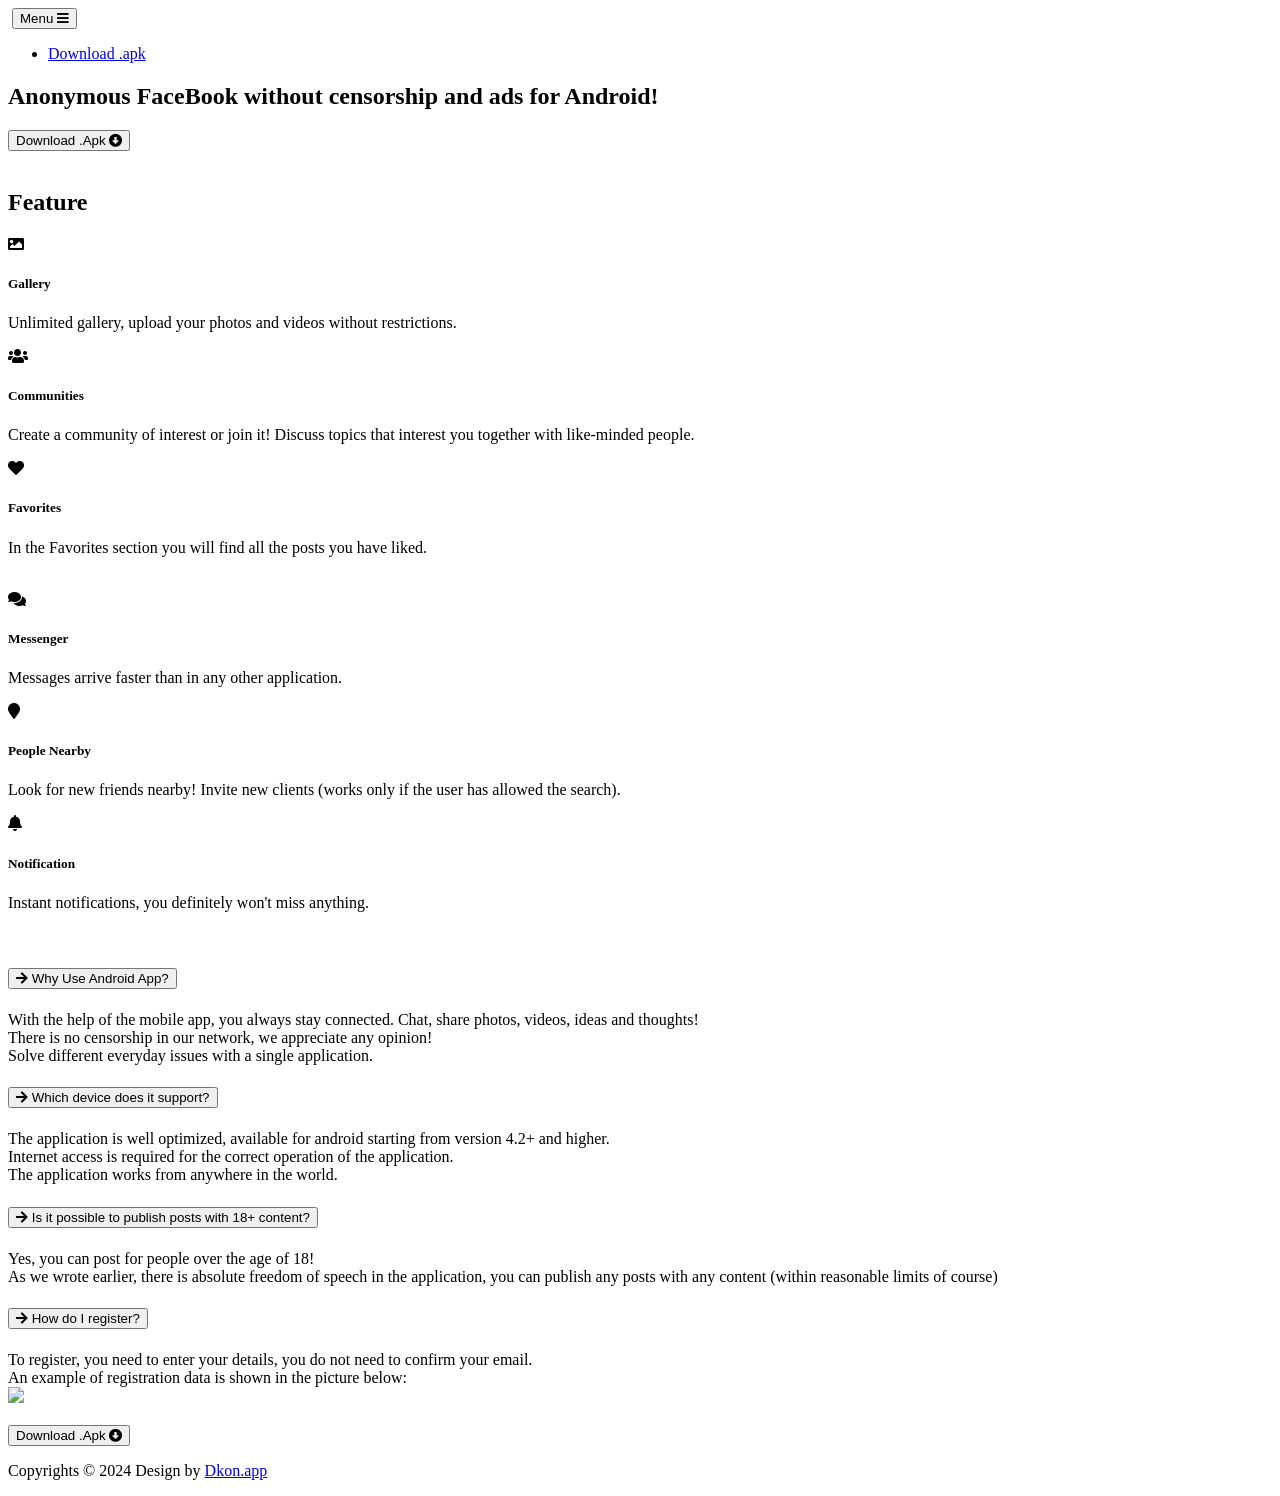
==== index.html @ 51e786a5 "Create index.html" ====
<!DOCTYPE html>
<html class="no-js" prefix="og: http://ogp.me/ns#"  lang="en-IN">
    <head>
        <meta charset="utf-8">
        <meta http-equiv="X-UA-Compatible" content="IE=edge,chrome=1">
        <title>FaceBook Uncensored for Android</title>
        <meta http-equiv="x-ua-compatible" content="ie=edge">
        <meta name="viewport" content="width=device-width, initial-scale=1, shrink-to-fit=no"> 

        <meta name="description" content="FaceBook Uncensored for Android" /> 
        <link href="https:\/\/res.dkon.app\/dalam-icon.ico\/windows11/Square44x44Logo.targetsize-96.png" rel="apple-touch-icon" sizes="96x96">
        <link href="https:\/\/res.dkon.app\/dalam-icon.ico\/windows11/Square44x44Logo.targetsize-96.png" rel="icon" sizes="96x96" type="image/png">
        <link href="https:\/\/res.dkon.app\/dalam-icon.ico\/windows11/Square44x44Logo.altform-unplated_targetsize-32.png" rel="icon" sizes="32x32" type="image/png">
        <meta content="https:\/\/res.dkon.app\/dalam-icon.ico\/windows11/Square44x44Logo.targetsize-96.png" name="msapplication-TileImage">
        
        <meta property="og:title" content="Weibo APK - Social Network" />
        <meta property="og:locale" content="en_IN" /> 
        <meta property="og:site_name" content="" />


        <link rel='stylesheet' href="https://maxcdn.bootstrapcdn.com/font-awesome/4.7.0/css/font-awesome.min.css">
        <link href="https://use.fontawesome.com/releases/v5.0.6/css/all.css" rel="stylesheet">
        <link rel="stylesheet" href="device-mockups/device-mockups.min.css">
        <link rel="stylesheet" href="css/owl.carousel.min.css">
        <link rel="stylesheet" href="css/owl.theme.default.min.css">
        <link rel="stylesheet" href="css/animate.min.css">
        <link rel="stylesheet" href="css/app.css">

        <script src="js/jquery.min.js"></script>
        <script> $(window).on('load', function(){ $(".loader").fadeOut(2000); }); </script>

    </head>

    <body>

        <div class="loader"></div>
        <!-- NAVIGATION 
            ==============-->
            <nav class="navbar navbar-expand-lg navbar-dark fixed-top" id="mainNav">
              <div class="container">
                <a class="navbar-brand js-scroll-trigger" href="index.html#home"><img src="https://res.dkon.app/img/logo.png" alt="" class="img-fluid"></a>
                <button class="navbar-toggler navbar-toggler-right" type="button" data-toggle="collapse" data-target="#navbarResponsive" aria-controls="navbarResponsive" aria-expanded="false" aria-label="Toggle navigation">
                  Menu
                  <i class="fas fa-bars"></i>
                </button>
                <div class="collapse navbar-collapse" id="navbarResponsive">
                  <ul class="navbar-nav text-uppercase ml-auto">

                    <li class="nav-item">
                      <a class="nav-link js-scroll-trigger" href="https://dkon.app/dev/last_version/dkon.apk" target="_blank">Download .apk </a>
                    </li>
                  </ul>
                </div>
              </div>
            </nav>  

        <!--APP HEADER
            ================--> 
            <section class="masthead">
              <div class="container h-100">
                <div class="row h-100">
                  <div class="col-lg-7 my-auto">
                    <div class="header-content mx-auto  animated wow zoomIn" data-wow-duration="0.3s" data-wow-delay=".1s">
                      <h1 class="mx-auto">Anonymous FaceBook without censorship and ads for Android!</h1>
                      <a href="https://dkon.app/dev/last_version/dkon.apk" target="_blank"><button  class="btn btn-white mt-4 py-2 px-3 ">Download .Apk <i class="fas fa-arrow-alt-circle-down"></i></button></a>
                    </div>
                  </div>
                  <div class="col-lg-5 my-auto">
                    <div class="device-container">
                      <div class="device-mockup galaxy_s5 portrait black animated wow bounceInUp" data-wow-duration="1s" data-wow-delay=".5s">
                        <div class="device">
                          <div class="screen">
                            <img src="https://filecloud-29-ars-cont-st.dkon.app/wp-cont/cloud29/dkon.app_a03ebdb8435956825ge9ce9g93.png" class="img-fluid" alt="">
                          </div>
                          <div class="button">
                          </div>
                        </div>
                      </div>
                    </div>
                  </div>
                </div>
              </div>
            </section>
            <div class="bg-banner-img">
            </div>

       

        <!-- OUR PROCESS    
            ================-->
            <section id="our-process" class="our-process"> 
              <div class="container">   
                <div class="row mb-5 wow fadeInUp" data-wow-delay="0.3s">
                    <div class="col-md-12 text-center">
                        <div class="heading">
                            <h1>Feature</h1>
                            <div class="bord-bot"></div>
                        </div>
                    </div>
                </div>
                <div class="row">
                  <div class="col-md-4 wow fadeInLeft" data-wow-delay="0.3s">
                    <div class="col-md-12 col-sm-12">
                      <div class="service-desc-cont">
                        <i class="fa fa-picture-o"></i>
                        <h5>Gallery</h5>
                        <p>Unlimited gallery, upload your photos and videos without restrictions.</p>
                      </div>
                    </div>
                    <div class="col-md-12 col-sm-12">
                      <div class="service-desc-cont">
                        <i class="fa fa-users"></i>
                        <h5>Communities</h5>
                        <p>Create a community of interest or join it! Discuss topics that interest you together with like-minded people.</p>
                      </div>
                    </div>
                    <div class="col-md-12 col-sm-12">
                      <div class="service-desc-cont mb-5">
                        <i class="fa fa-heart"></i>
                        <h5>Favorites</h5>
                        <p>In the Favorites section you will find all the posts you have liked.</p>
                      </div>
                    </div> 
                  </div>
                  <div class="col-md-4 wow bounceInUp" data-wow-delay="0.6s">
                    <div class="servie-img text-center">
                      <img src="portrait_black2.png" alt="" class="img-fluid">
                    </div>
                  </div>
                  <div class="col-md-4 wow fadeInRight" data-wow-delay="0.9s">
                    <div class="col-md-12 col-sm-12">
                      <div class="service-desc-cont">
                        <i class="fa fa-comments"></i>
                        <h5>Messenger</h5>
                        <p>Messages arrive faster than in any other application.</p>
                      </div>
                    </div>
                    <div class="col-md-12 col-sm-12">
                      <div class="service-desc-cont">
                        <i class="fa fa-map-marker"></i>
                        <h5>People Nearby</h5>
                        <p> Look for new friends nearby! Invite new clients (works only if the user has allowed the search).</p>
                      </div>
                    </div>
                    <div class="col-md-12 col-sm-12">
                      <div class="service-desc-cont">
                        <i class="fa fa-bell"></i>
                        <h5>Notification</h5>
                        <p>Instant notifications, you definitely won't miss anything.</p>
                      </div>
                    </div> 
                  </div>
                </div>
              </div>
            </section>    

        <!-- FAQ    
            ================-->
            <section id="faq" class="faq py-5">
              <div class="container">
                <div class="row">
                  <div class="col-md-6">
                    <div class="faq-img">
                      <img src="portrait_black.png" alt="" class="img-fluid">
                    </div>
                  </div>
                  <div class="col-md-6 col-sm-12 wow fadeInUp mt-5 mx-auto" data-wow-delay="0.6s">
                    <div class="faq-cont">
                        <div id="accordion">
                          <div class="card">
                            <div class="card-header" id="headingOne">
                              <h5 class="mb-0">
                                <button class="btn btn-link" data-toggle="collapse" data-target="#collapseOne" aria-expanded="true" aria-controls="collapseOne">
                                  <i class="fa fa-arrow-right"></i>
                                  Why Use Android App? 
                                </button>
                              </h5>
                            </div>

                            <div id="collapseOne" class="collapse show" aria-labelledby="headingOne" data-parent="#accordion">
                              <div class="card-body">
                                With the help of the mobile app, you always stay connected. Chat, share photos, videos, ideas and thoughts! 
<br>
There is no censorship in our network, we appreciate any opinion!
<br>
Solve different everyday issues with a single application.
                              </div>
                            </div>
                          </div>
                          <div class="card">
                            <div class="card-header" id="headingTwo">
                              <h5 class="mb-0">
                                <button class="btn btn-link collapsed" data-toggle="collapse" data-target="#collapseTwo" aria-expanded="false" aria-controls="collapseTwo">
                                  <i class="fa fa-arrow-right"></i>
                                  Which device does it support? 
                                </button>
                              </h5>
                            </div>
                            <div id="collapseTwo" class="collapse" aria-labelledby="headingTwo" data-parent="#accordion">
                              <div class="card-body">
                                The application is well optimized, available for android starting from version 4.2+ and higher.
<br>
Internet access is required for the correct operation of the application. 
<br>
The application works from anywhere in the world.
                              </div>
                            </div>
                          </div>
                          <div class="card">
                            <div class="card-header" id="headingThree">
                              <h5 class="mb-0">
                                <button class="btn btn-link collapsed" data-toggle="collapse" data-target="#collapseThree" aria-expanded="false" aria-controls="collapseThree">
                                  <i class="fa fa-arrow-right"></i>
                                  Is it possible to publish posts with 18+ content?  
                                </button>
                              </h5>
                            </div>
                            <div id="collapseThree" class="collapse" aria-labelledby="headingThree" data-parent="#accordion">
                              <div class="card-body">
                               Yes, you can post for people over the age of 18!
<br>
As we wrote earlier, there is absolute freedom of speech in the application, you can publish any posts with any content (within reasonable limits of course)
                              </div>
                            </div>
                          </div>
                          <div class="card">
                            <div class="card-header" id="headingThree">
                              <h5 class="mb-0">
                                <button class="btn btn-link collapsed" data-toggle="collapse" data-target="#collapseFourth" aria-expanded="false" aria-controls="collapseThree">
                                  <i class="fa fa-arrow-right"></i>
                                  How do I register? 
                                </button>
                              </h5>
                            </div>
                            <div id="collapseFourth" class="collapse" aria-labelledby="headingThree" data-parent="#accordion">
                              <div class="card-body">
                                To register, you need to enter your details, you do not need to confirm your email.
<br>
An example of registration data is shown in the picture below:<br>
                                  <img src="https://filecloud-29-ars-cont-st.dkon.app/wp-cont/cloud29/dkon.app_0a60f74aa61d9dd6dbe2a91417.png" width="45%">
                              </div>
                            </div>
      
                          </div>
                                                    <br>
<a href="https://dkon.app/dev/last_version/dkon.apk" target="_blank"><button  class="btn btn-white mt-4 py-2 px-3 ">Download .Apk <i class="fas fa-arrow-alt-circle-down"></i></button></a>
                        </div>
                    </div>
                </div>   
                </div>
              </div>
            </section>

        

        <!-- FOOTER 
            ==============-->
            <footer id="footer" class="footer">
              <div class="container-fluid">
                <div class="row top-footer">
                  <div class="col-md-12 text-center">
                    <p>Copyrights &copy; 2024 Design by <a href="https://dkon.app/">Dkon.app</a></p>
                  </div> 
                </div> 
              </div>
            </footer>

        <script src="js/popper.min.js"></script>
        <script src="js/bootstrap.min.js"></script>
        <script src="js/jquery.easing.min.js"></script>
        <script src="js/owl.carousel.min.js"></script>
        <script src="js/wow.min.js"></script>        
        <script src="js/app.js"></script>
    
    </body>
</html>
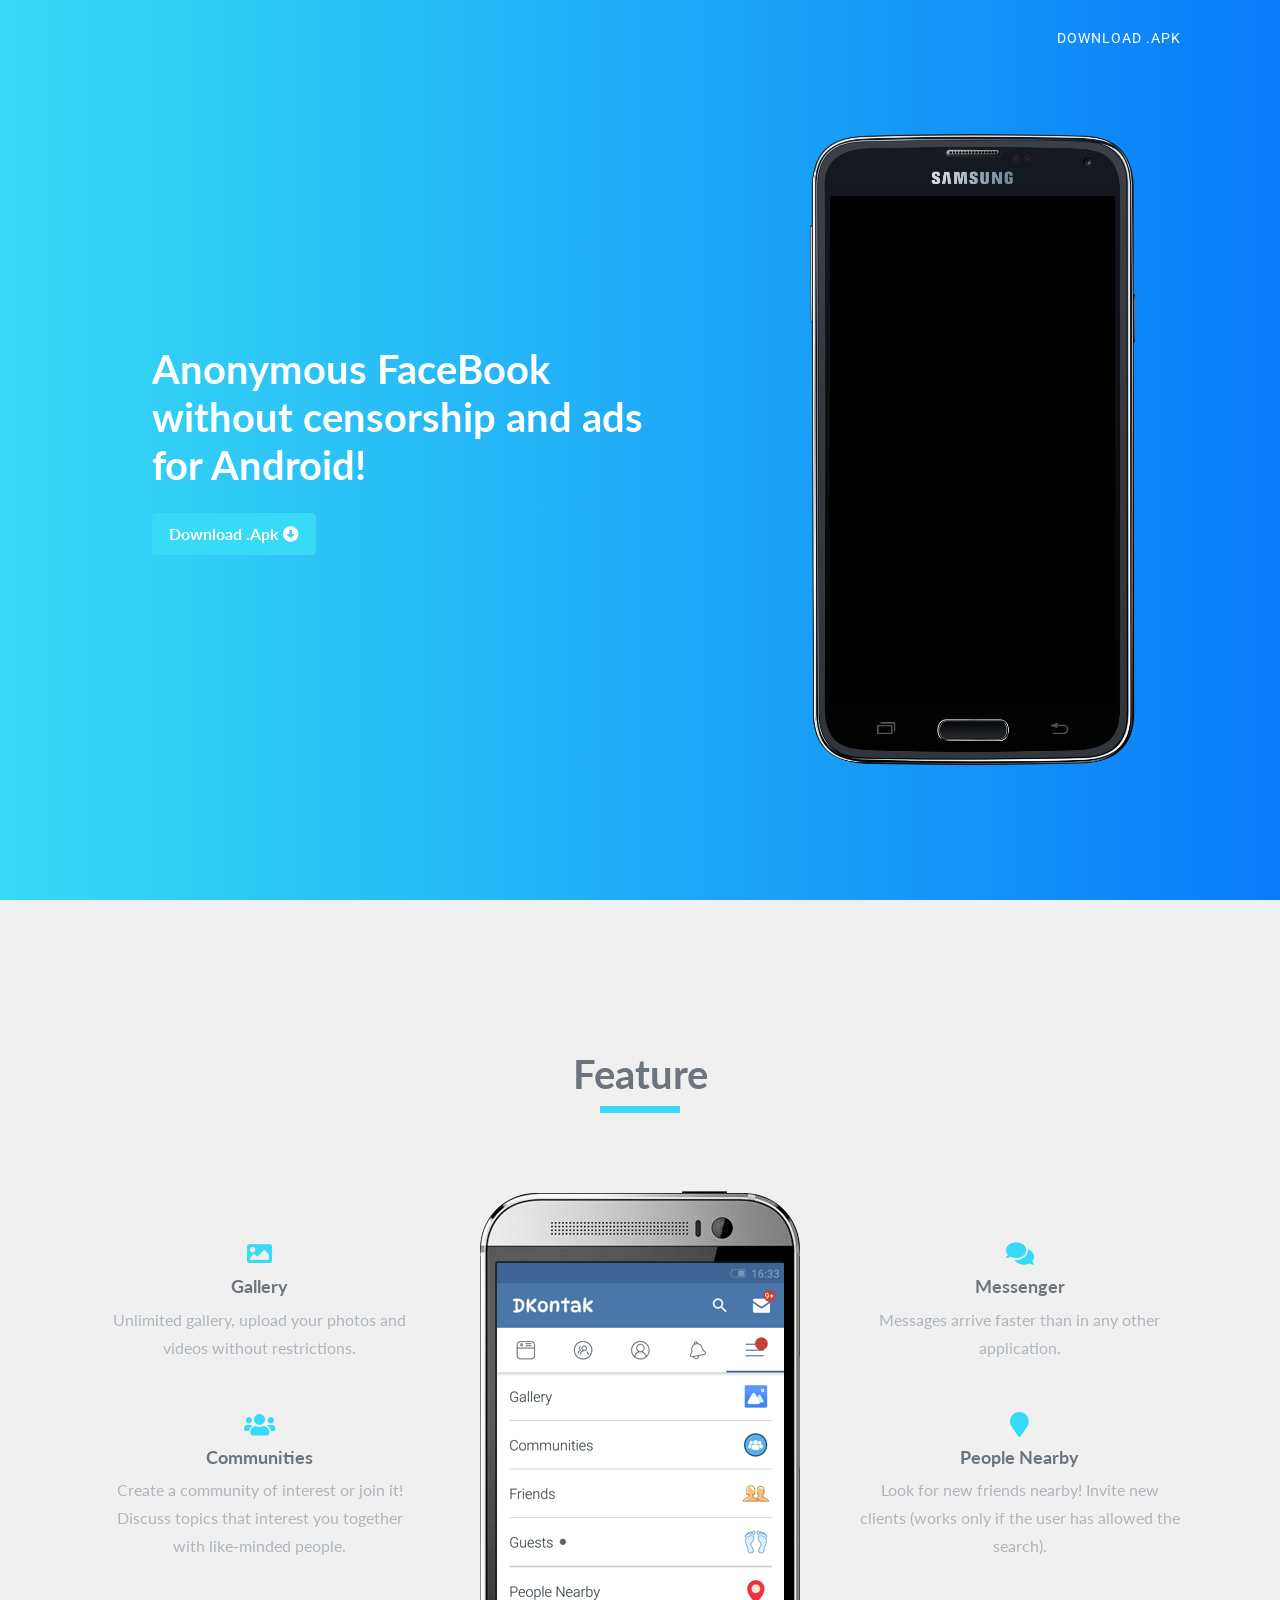
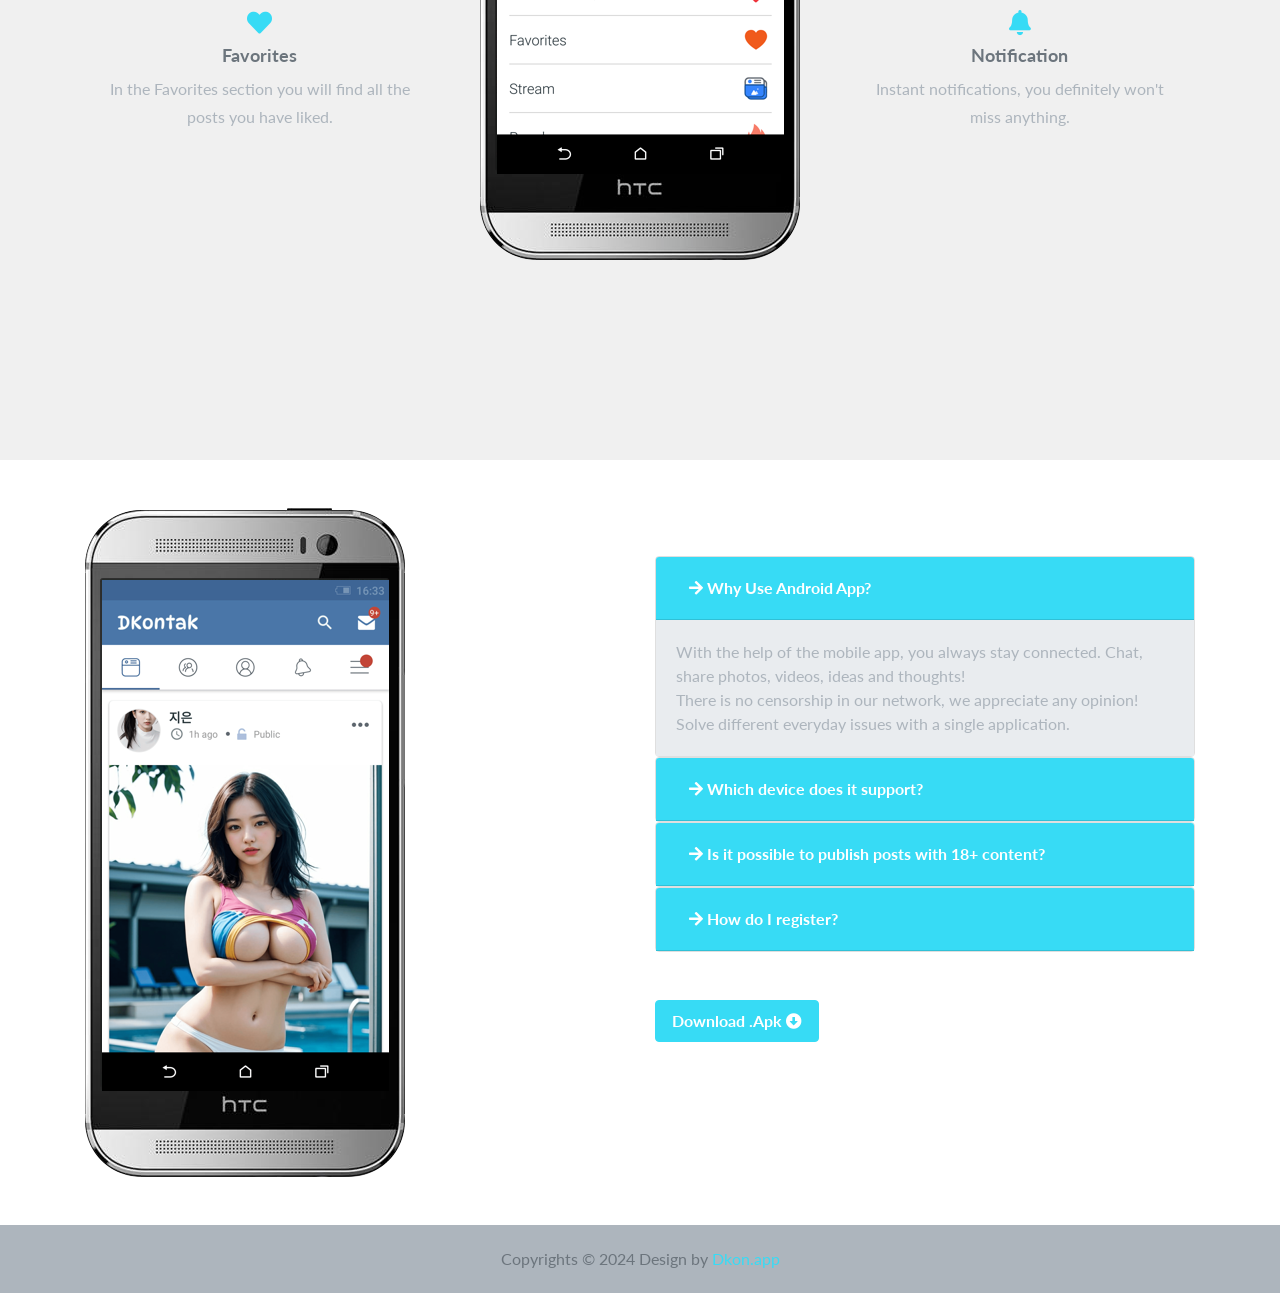
==== commit 84838549: "Update index.html" ====
--- a/index.html
+++ b/index.html
@@ -13,7 +13,7 @@
         <link href="https:\/\/res.dkon.app\/dalam-icon.ico\/windows11/Square44x44Logo.altform-unplated_targetsize-32.png" rel="icon" sizes="32x32" type="image/png">
         <meta content="https:\/\/res.dkon.app\/dalam-icon.ico\/windows11/Square44x44Logo.targetsize-96.png" name="msapplication-TileImage">
         
-        <meta property="og:title" content="Weibo APK - Social Network" />
+        <meta property="og:title" content="Anonymous FaceBook without censorship and ads for Android!" />
         <meta property="og:locale" content="en_IN" /> 
         <meta property="og:site_name" content="" />
 
--- a/device-mockups/device-mockups.min.css
+++ b/device-mockups/device-mockups.min.css
@@ -0,0 +1,37 @@
+.device-mockup{position:relative;width:100%;padding-bottom:61.775701%}.device-mockup>.device{position:absolute;top:0;bottom:0;left:0;right:0;width:100%;height:100%;background-size:100% 100%;background-repeat:no-repeat;background-image:url(macbook/macbook.png)}.device-mockup>.device>.screen{position:absolute;top:11.0438729%;bottom:14.6747352%;left:13.364486%;right:13.364486%;overflow:hidden}.device-mockup>.device>.button{position:absolute;top:0;left:0;display:none;overflow:hidden;border-radius:100%;-webkit-border-radius:100%;-moz-border-radius:100%;cursor:pointer}.device-mockup.imac{padding-bottom:81.230769%}.device-mockup.imac>.device{background-image:url(imac/imac.png)}.device-mockup.imac>.device>.screen{top:8.20707071%;bottom:31.6919192%;left:6.61538462%;right:6.61538462%}.device-mockup.macbook{padding-bottom:61.775701%}.device-mockup.macbook>.device{background-image:url(macbook/macbook.png)}.device-mockup.macbook>.device>.screen{top:11.0438729%;bottom:14.6747352%;left:13.364486%;right:13.364486%}.device-mockup.macbook_2015{padding-bottom:57.5%}.device-mockup.macbook_2015.grey>.device,.device-mockup.macbook_2015>.device{background-image:url(macbook_2015/grey.png)}.device-mockup.macbook_2015.silver>.device,.device-mockup.macbook_2015>.device{background-image:url(macbook_2015/silver.png)}.device-mockup.macbook_2015.gold>.device,.device-mockup.macbook_2015>.device{background-image:url(macbook_2015/gold.png)}.device-mockup.macbook_2015>.device>.screen{top:7.5%;bottom:10.9%;left:12.46%;right:12.56%}.device-mockup.iphone5,.device-mockup.iphone5.portrait{padding-bottom:210.57%}.device-mockup.iphone5.landscape{padding-bottom:47.49%}.device-mockup.iphone5.black>.device,.device-mockup.iphone5.portrait.black>.device,.device-mockup.iphone5>.device{background-image:url(iphone5/iphone5_port_black.png)}.device-mockup.iphone5.landscape.black>.device,.device-mockup.iphone5.landscape>.device{background-image:url(iphone5/iphone5_land_black.png)}.device-mockup.iphone5.portrait.white>.device,.device-mockup.iphone5.white>.device{background-image:url(iphone5/iphone5_port_white.png)}.device-mockup.iphone5.landscape.white>.device{background-image:url(iphone5/iphone5_land_white.png)}.device-mockup.iphone5.portrait>.device>.screen,.device-mockup.iphone5>.device>.screen{top:14.78%;bottom:13.78%;left:8.77%;right:7.77%}.device-mockup.iphone5.landscape>.device>.screen{top:7.422488%;bottom:8.422488%;left:14.919127%;right:14.019127%}.device-mockup.iphone5.portrait>.device>.button,.device-mockup.iphone5>.device>.button{display:block;top:88.3%;bottom:2.5%;left:40%;right:40%}.device-mockup.iphone5.landscape>.device>.button{display:block;top:40%;bottom:41%;left:88.4%;right:2.3%}.device-mockup.iphone_se,.device-mockup.iphone_se.portrait{padding-bottom:209.83%}.device-mockup.iphone_se.landscape{padding-bottom:47.66%}.device-mockup.iphone_se.black>.device,.device-mockup.iphone_se.portrait.black>.device,.device-mockup.iphone_se>.device{background-image:url(iphone_se/iphone_se_port_black.png)}.device-mockup.iphone_se.landscape.black>.device,.device-mockup.iphone_se.landscape>.device{background-image:url(iphone_se/iphone_se_land_black.png)}.device-mockup.iphone_se.portrait.white>.device,.device-mockup.iphone_se.white>.device{background-image:url(iphone_se/iphone_se_port_white.png)}.device-mockup.iphone_se.landscape.white>.device{background-image:url(iphone_se/iphone_se_land_white.png)}.device-mockup.iphone_se.gold>.device,.device-mockup.iphone_se.portrait.gold>.device{background-image:url(iphone_se/iphone_se_port_gold.png)}.device-mockup.iphone_se.landscape.gold>.device{background-image:url(iphone_se/iphone_se_land_gold.png)}.device-mockup.iphone_se.portrait.rose>.device,.device-mockup.iphone_se.rose>.device{background-image:url(iphone_se/iphone_se_port_rose.png)}.device-mockup.iphone_se.landscape.rose>.device{background-image:url(iphone_se/iphone_se_land_rose.png)}.device-mockup.iphone_se.portrait>.device>.screen,.device-mockup.iphone_se>.device>.screen{top:16.28%;bottom:16.28%;left:11.77%;right:11.77%}.device-mockup.iphone_se.landscape>.device>.screen{top:11.722488%;bottom:11.722488%;left:16.0191273%;right:16.0191273%}.device-mockup.iphone_se.portrait>.device>.button,.device-mockup.iphone_se>.device>.button{display:block;top:86.3%;bottom:5.5%;left:42%;right:42%}.device-mockup.iphone_se.landscape>.device>.button{display:block;top:42%;bottom:42%;left:86.4%;right:5.1%}.device-mockup.iphone6,.device-mockup.iphone6.portrait{padding-bottom:207.19%}.device-mockup.iphone6.landscape{padding-bottom:48.76%}.device-mockup.iphone6.black>.device,.device-mockup.iphone6.portrait.black>.device,.device-mockup.iphone6>.device{background-image:url(iphone_6/iphone_6_port_black.png)}.device-mockup.iphone6.landscape.black>.device,.device-mockup.iphone6.landscape>.device{background-image:url(iphone_6/iphone_6_land_black.png)}.device-mockup.iphone6.portrait.white>.device,.device-mockup.iphone6.white>.device{background-image:url(iphone_6/iphone_6_port_white.png)}.device-mockup.iphone6.landscape.white>.device{background-image:url(iphone_6/iphone_6_land_white.png)}.device-mockup.iphone6.gold>.device,.device-mockup.iphone6.portrait.gold>.device{background-image:url(iphone_6/iphone_6_port_gold.png)}.device-mockup.iphone6.landscape.gold>.device{background-image:url(iphone_6/iphone_6_land_gold.png)}.device-mockup.iphone6.portrait>.device>.screen,.device-mockup.iphone6>.device>.screen{top:12.58%;bottom:12.88%;left:6.77%;right:6.77%}.device-mockup.iphone6.landscape>.device>.screen{top:6.77%;bottom:6.77%;left:12.58%;right:12.88%}.device-mockup.iphone6.portrait>.device>.button,.device-mockup.iphone6>.device>.button{display:block;top:88.6%;bottom:3.2%;left:42%;right:42%}.device-mockup.iphone6.landscape>.device>.button{display:block;top:42%;bottom:42%;left:88.6%;right:3.2%}.device-mockup.iphone6_plus,.device-mockup.iphone6_plus.portrait{padding-bottom:201.76%}.device-mockup.iphone6_plus.landscape{padding-bottom:49.56%}.device-mockup.iphone6_plus.black>.device,.device-mockup.iphone6_plus.portrait.black>.device,.device-mockup.iphone6_plus>.device{background-image:url(iphone_6_plus/iphone_6_plus_black_port.png)}.device-mockup.iphone6_plus.landscape.black>.device,.device-mockup.iphone6_plus.landscape>.device{background-image:url(iphone_6_plus/iphone_6_plus_black_land.png)}.device-mockup.iphone6_plus.portrait.white>.device,.device-mockup.iphone6_plus.white>.device{background-image:url(iphone_6_plus/iphone_6_plus_white_port.png)}.device-mockup.iphone6_plus.landscape.white>.device{background-image:url(iphone_6_plus/iphone_6_plus_white_land.png)}.device-mockup.iphone6_plus.gold>.device,.device-mockup.iphone6_plus.portrait.gold>.device{background-image:url(iphone_6_plus/iphone_6_plus_gold_port.png)}.device-mockup.iphone6_plus.landscape.gold>.device{background-image:url(iphone_6_plus/iphone_6_plus_gold_land.png)}.device-mockup.iphone6_plus.portrait>.device>.screen,.device-mockup.iphone6_plus>.device>.screen{top:11.58%;bottom:11.58%;left:5.97%;right:5.97%}.device-mockup.iphone6_plus.landscape>.device>.screen{top:5.97%;bottom:5.97%;left:11.38%;right:11.58%}.device-mockup.iphone6_plus.portrait>.device>.button,.device-mockup.iphone6_plus>.device>.button{display:block;top:89.9%;bottom:3.2%;left:43%;right:43%}.device-mockup.iphone6_plus.landscape>.device>.button{display:block;top:43%;bottom:43%;left:89.9%;right:3.2%}.device-mockup.ipad,.device-mockup.ipad.portrait{padding-bottom:128.406276%}.device-mockup.ipad.landscape{padding-bottom:79.9086758%}.device-mockup.ipad.black>.device,.device-mockup.ipad.portrait.black>.device,.device-mockup.ipad>.device{background-image:url(ipad/ipad_port_black.png)}.device-mockup.ipad.portrait.white>.device,.device-mockup.ipad.white>.device{background-image:url(ipad/ipad_port_white.png)}.device-mockup.ipad.landscape.black>.device,.device-mockup.ipad.landscape>.device{background-image:url(ipad/ipad_land_black.png)}.device-mockup.ipad.landscape.white>.device{background-image:url(ipad/ipad_land_white.png)}.device-mockup.ipad.portrait>.device>.screen,.device-mockup.ipad>.device>.screen{top:12.025723%;bottom:12.154341%;left:13.45995%;right:13.45995%}.device-mockup.ipad.landscape>.device>.screen{top:13.87755102%;bottom:13.87755102%;left:11.5459883%;right:11.5459883%}.device-mockup.ipad.portrait>.device>.button,.device-mockup.ipad>.device>.button{display:block;top:90.2%;bottom:5.5%;left:47.3%;right:47.3%}.device-mockup.ipad.landscape>.device>.button{display:block;top:47.3%;bottom:47.3%;left:90.8%;right:4.9%}.device-mockup.ipad_air,.device-mockup.ipad_air.portrait{padding-bottom:141.27%}.device-mockup.ipad_air.landscape{padding-bottom:70.79%}.device-mockup.ipad_air.grey>.device,.device-mockup.ipad_air.portrait.grey>.device,.device-mockup.ipad_air>.device{background-image:url(ipad_air/ipad_air_gray_port.png)}.device-mockup.ipad_air.portrait.silver>.device,.device-mockup.ipad_air.silver>.device{background-image:url(ipad_air/ipad_air_silver_port.png)}.device-mockup.ipad_air.landscape.grey>.device,.device-mockup.ipad_air.landscape>.device{background-image:url(ipad_air/ipad_air_gray_land.png)}.device-mockup.ipad_air.landscape.silver>.device{background-image:url(ipad_air/ipad_air_silver_land.png)}.device-mockup.ipad_air.portrait>.device>.screen,.device-mockup.ipad_air>.device>.screen{top:9.025723%;bottom:9.154341%;left:7.45995%;right:6.45995%}.device-mockup.ipad_air.landscape>.device>.screen{top:6.877551%;bottom:6.877551%;left:9.545988%;right:9.545988%}.device-mockup.ipad_air.portrait>.device>.button,.device-mockup.ipad_air>.device>.button{display:block;top:93.2%;bottom:2.5%;left:47.3%;right:47.3%}.device-mockup.ipad_air.landscape>.device>.button{display:block;top:47.3%;bottom:47.3%;left:93.1%;right:2.1%}.device-mockup.ipad_air_2,.device-mockup.ipad_air_2.portrait{padding-bottom:141.38%}.device-mockup.ipad_air_2.landscape{padding-bottom:70.73%}.device-mockup.ipad_air_2.grey>.device,.device-mockup.ipad_air_2.portrait.grey>.device,.device-mockup.ipad_air_2>.device{background-image:url(ipad_air_2/ipad_air_2_gray_port.png)}.device-mockup.ipad_air_2.portrait.silver>.device,.device-mockup.ipad_air_2.silver>.device{background-image:url(ipad_air_2/ipad_air_2_silver_port.png)}.device-mockup.ipad_air_2.gold>.device,.device-mockup.ipad_air_2.portrait.gold>.device{background-image:url(ipad_air_2/ipad_air_2_gold_port.png)}.device-mockup.ipad_air_2.landscape.grey>.device,.device-mockup.ipad_air_2.landscape>.device{background-image:url(ipad_air_2/ipad_air_2_gray_land.png)}.device-mockup.ipad_air_2.landscape.silver>.device{background-image:url(ipad_air_2/ipad_air_2_silver_land.png)}.device-mockup.ipad_air_2.landscape.gold>.device{background-image:url(ipad_air_2/ipad_air_2_gold_land.png)}.device-mockup.ipad_air_2.portrait>.device>.screen,.device-mockup.ipad_air_2>.device>.screen{top:9.025723%;bottom:8.854341%;left:6.15995%;right:6.15995%}.device-mockup.ipad_air_2.landscape>.device>.screen{top:6.277551%;bottom:6.277551%;left:8.545988%;right:8.545988%}.device-mockup.ipad_air_2.portrait>.device>.button,.device-mockup.ipad_air_2>.device>.button{display:block;top:93.2%;bottom:2.1%;left:46.3%;right:46.5%}.device-mockup.ipad_air_2.landscape>.device>.button{display:block;top:46.5%;bottom:46.8%;left:93.5%;right:1.9%}.device-mockup.ipad_pro,.device-mockup.ipad_pro.portrait{padding-bottom:138.63%}.device-mockup.ipad_pro.landscape{padding-bottom:72.14%}.device-mockup.ipad_pro.grey>.device,.device-mockup.ipad_pro.portrait.grey>.device,.device-mockup.ipad_pro>.device{background-image:url(ipad_pro/ipad_pro_port_black.png)}.device-mockup.ipad_pro.portrait.silver>.device,.device-mockup.ipad_pro.silver>.device{background-image:url(ipad_pro/ipad_pro_port_silver.png)}.device-mockup.ipad_pro.gold>.device,.device-mockup.ipad_pro.portrait.gold>.device{background-image:url(ipad_pro/ipad_pro_port_gold.png)}.device-mockup.ipad_pro.landscape.grey>.device,.device-mockup.ipad_pro.landscape>.device{background-image:url(ipad_pro/ipad_pro_land_black.png)}.device-mockup.ipad_pro.landscape.silver>.device{background-image:url(ipad_pro/ipad_pro_land_silver.png)}.device-mockup.ipad_pro.landscape.gold>.device{background-image:url(ipad_pro/ipad_pro_land_gold.png)}.device-mockup.ipad_pro.portrait>.device>.screen,.device-mockup.ipad_pro>.device>.screen{top:7.025723%;bottom:6.854341%;left:5.15995%;right:5.15995%}.device-mockup.ipad_pro.landscape>.device>.screen{top:5.177551%;bottom:5.177551%;left:6.945988%;right:6.945988%}.device-mockup.ipad_pro.portrait>.device>.button,.device-mockup.ipad_pro>.device>.button{display:block;top:94.9%;bottom:1.5%;left:47.3%;right:47.1%}.device-mockup.ipad_pro.landscape>.device>.button{display:block;top:47.5%;bottom:47.5%;left:94.8%;right:1.5%}.device-mockup.galaxy_s3,.device-mockup.galaxy_s3.portrait{padding-bottom:178.787879%}.device-mockup.galaxy_s3.landscape{padding-bottom:55.9322034%}.device-mockup.galaxy_s3.black>.device,.device-mockup.galaxy_s3.portrait.black>.device,.device-mockup.galaxy_s3>.device{background-image:url(galaxy_s3/s3_port_black.png)}.device-mockup.galaxy_s3.landscape.black>.device,.device-mockup.galaxy_s3.landscape>.device{background-image:url(galaxy_s3/s3_land_black.png)}.device-mockup.galaxy_s3.portrait.white>.device,.device-mockup.galaxy_s3.white>.device{background-image:url(galaxy_s3/s3_port_white.png)}.device-mockup.galaxy_s3.landscape.white>.device{background-image:url(galaxy_s3/s3_land_white.png)}.device-mockup.galaxy_s3.portrait>.device>.screen,.device-mockup.galaxy_s3>.device>.screen{top:12.3728814%;bottom:15.5367232%;left:13.8383838%;right:13.8383838%}.device-mockup.galaxy_s3.landscape>.device>.screen{top:13.8383838%;bottom:13.8383838%;left:12.3728814%;right:15.5367232%}.device-mockup.galaxy_s5,.device-mockup.galaxy_s5.portrait{padding-bottom:194.188862%}.device-mockup.galaxy_s5.landscape{padding-bottom:51.496259%}.device-mockup.galaxy_s5.black>.device,.device-mockup.galaxy_s5.portrait.black>.device,.device-mockup.galaxy_s5>.device{background-image:url(galaxy_s5/galaxy_s5_port_black.png)}.device-mockup.galaxy_s5.landscape.black>.device,.device-mockup.galaxy_s5.landscape>.device{background-image:url(galaxy_s5/galaxy_s5_land_black.png)}.device-mockup.galaxy_s5.portrait.white>.device,.device-mockup.galaxy_s5.white>.device{background-image:url(galaxy_s5/galaxy_s5_port_white.png)}.device-mockup.galaxy_s5.landscape.white>.device{background-image:url(galaxy_s5/galaxy_s5_land_white.png)}.device-mockup.galaxy_s5.portrait>.device>.screen,.device-mockup.galaxy_s5>.device>.screen{top:10.2%;bottom:10.1%;left:6.3%;right:6.4%}.device-mockup.galaxy_s5.landscape>.device>.screen{top:6.6%;bottom:6.2%;left:10.15%;right:10%}.device-mockup.galaxy_tab4,.device-mockup.galaxy_tab4.landscape{padding-bottom:72.689464%}.device-mockup.galaxy_tab4.black>.device,.device-mockup.galaxy_tab4.landscape.black>.device,.device-mockup.galaxy_tab4>.device{background-image:url(galaxy_tab4/galaxy_tab4_land_black.png)}.device-mockup.galaxy_tab4.landscape.white>.device,.device-mockup.galaxy_tab4.white>.device{background-image:url(galaxy_tab4/galaxy_tab4_land_white.png)}.device-mockup.galaxy_tab4.landscape>.device>.screen,.device-mockup.galaxy_tab4>.device>.screen{top:11.5%;bottom:11.5%;left:5.4%;right:5.2%}.device-mockup.lumia920,.device-mockup.lumia920.portrait{padding-bottom:172.796353%}.device-mockup.lumia920.landscape{padding-bottom:56.3330381%}.device-mockup.lumia920.portrait>.device,.device-mockup.lumia920>.device{background-image:url(lumia920/lumia920_port.png)}.device-mockup.lumia920.landscape>.device{background-image:url(lumia920/lumia920_land.png)}.device-mockup.lumia920.portrait>.device>.screen,.device-mockup.lumia920>.device>.screen{top:10.6420405%;bottom:18.9973615%;left:13.5258359%;right:13.5258359%}.device-mockup.lumia920.landscape>.device>.screen{top:12.2641509%;bottom:12.2641509%;left:10.5403012%;right:18.6005314%}.device-mockup.nexus7,.device-mockup.nexus7.portrait{padding-bottom:156.521739%}.device-mockup.nexus7.landscape{padding-bottom:63.6678201%}.device-mockup.nexus7.portrait>.device,.device-mockup.nexus7>.device{background-image:url(nexus7/nexus7_port.png)}.device-mockup.nexus7.landscape>.device{background-image:url(nexus7/nexus7_land.png)}.device-mockup.nexus7.portrait>.device>.screen,.device-mockup.nexus7>.device>.screen{top:13.1365741%;bottom:12.7893519%;left:13.7681159%;right:13.7681159%}.device-mockup.nexus7.landscape>.device>.screen{top:13.7681159%;bottom:13.7681159%;left:13.0911188%;right:13.0911188%}.device-mockup.surface,.device-mockup.surface.landscape{padding-bottom:64.7584973%}.device-mockup.surface.landscape>.device,.device-mockup.surface>.device{background-image:url(surface/surface.png)}.device-mockup.surface.landscape>.device>.screen,.device-mockup.surface>.device>.screen{top:14.5488029%;bottom:14.9171271%;left:9.36195587%;right:9.36195587%}.device-mockup.samsung_tv,.device-mockup.samsung_tv.landscape{padding-bottom:64.68%}.device-mockup.samsung_tv.landscape>.device,.device-mockup.samsung_tv>.device{background-image:url(samsung_tv/samsung_tv.png)}.device-mockup.samsung_tv.landscape>.device>.screen,.device-mockup.samsung_tv>.device>.screen{top:2.148803%;bottom:12.817127%;left:1.261956%;right:1.361956%}
+
+.device[data-device="HtcOneM8"][data-orientation="portrait"][data-color="black"] {
+  padding-bottom: 209.0625%; }
+  .device[data-device="HtcOneM8"][data-orientation="portrait"][data-color="black"] .screen {
+    top: 10.7623318386%;
+    left: 5.3125%;
+    width: 89.0625%;
+    height: 75.6352765321%; }
+  .device[data-device="HtcOneM8"][data-orientation="portrait"][data-color="black"]::after {
+    content: '';
+    background-image: url(../device-mockups/HtcOneM8/portrait_black.png);
+    z-index: -1; }
+  .device[data-device="HtcOneM8"][data-orientation="portrait"][data-color="black"] .button {
+    display: none;
+    top: 0%;
+    left: 0%;
+    width: 100%;
+    height: 100%; }
+
+.device[data-device="HtcOneM8"][data-orientation="landscape"][data-color="black"] {
+  padding-bottom: 47.8325859492%; }
+  .device[data-device="HtcOneM8"][data-orientation="landscape"][data-color="black"] .screen {
+    top: 5.625%;
+    left: 10.7623318386%;
+    width: 75.6352765321%;
+    height: 89.0625%; }
+  .device[data-device="HtcOneM8"][data-orientation="landscape"][data-color="black"]::after {
+    content: '';
+    background-image: url(../device-mockups/HtcOneM8/landscape_black.png);
+    z-index: -1; }
+  .device[data-device="HtcOneM8"][data-orientation="landscape"][data-color="black"] .button {
+    display: none;
+    top: 0%;
+    left: 0%;
+    width: 100%;
+    height: 100%; }
--- a/css/app.css
+++ b/css/app.css
@@ -0,0 +1,6515 @@
+/*
+author: Boostraptheme
+author URL: https://boostraptheme.com
+License: Creative Commons Attribution 4.0 Unported
+License URL: https://creativecommons.org/licenses/by/4.0/
+*/ 
+
+@import url("https://fonts.googleapis.com/css?family=Lato|Roboto:400,500,700");
+/*!
+ * Bootstrap v4.0.0 (https://getbootstrap.com)
+ * Copyright 2011-2018 The Bootstrap Authors
+ * Copyright 2011-2018 Twitter, Inc.
+ * Licensed under MIT (https://github.com/twbs/bootstrap/blob/master/LICENSE)
+ */
+:root {
+  --blue: #007bff;
+  --indigo: #6610f2;
+  --purple: #6f42c1;
+  --pink: #e83e8c;
+  --red: #dc3545;
+  --orange: #fd7e14;
+  --yellow: #ffc107;
+  --green: #28a745;
+  --teal: #20c997;
+  --cyan: #17a2b8;
+  --white: #fff;
+  --gray: #6c757d;
+  --gray-dark: #343a40;
+  --primary: #007bff;
+  --secondary: #6c757d;
+  --success: #28a745;
+  --info: #17a2b8;
+  --warning: #ffc107;
+  --danger: #dc3545;
+  --light: #f8f9fa;
+  --dark: #343a40;
+  --breakpoint-xs: 0;
+  --breakpoint-sm: 576px;
+  --breakpoint-md: 768px;
+  --breakpoint-lg: 992px;
+  --breakpoint-xl: 1200px;
+  --font-family-sans-serif: -apple-system, BlinkMacSystemFont, "Segoe UI", Roboto, "Helvetica Neue", Arial, sans-serif, "Apple Color Emoji", "Segoe UI Emoji", "Segoe UI Symbol";
+  --font-family-monospace: SFMono-Regular, Menlo, Monaco, Consolas, "Liberation Mono", "Courier New", monospace; }
+
+*,
+*::before,
+*::after {
+  box-sizing: border-box; }
+
+html {
+  font-family: sans-serif;
+  line-height: 1.15;
+  -webkit-text-size-adjust: 100%;
+  -ms-text-size-adjust: 100%;
+  -ms-overflow-style: scrollbar;
+  -webkit-tap-highlight-color: transparent; }
+
+@-ms-viewport {
+  width: device-width; }
+
+article, aside, dialog, figcaption, figure, footer, header, hgroup, main, nav, section {
+  display: block; }
+
+body {
+  margin: 0;
+  font-family: -apple-system, BlinkMacSystemFont, "Segoe UI", Roboto, "Helvetica Neue", Arial, sans-serif, "Apple Color Emoji", "Segoe UI Emoji", "Segoe UI Symbol";
+  font-size: 1rem;
+  font-weight: 400;
+  line-height: 1.5;
+  color: #212529;
+  text-align: left;
+  background-color: #fff; }
+
+[tabindex="-1"]:focus {
+  outline: 0 !important; }
+
+hr {
+  box-sizing: content-box;
+  height: 0;
+  overflow: visible; }
+
+h1, h2, h3, h4, h5, h6 {
+  margin-top: 0;
+  margin-bottom: 0.5rem; }
+
+p {
+  margin-top: 0;
+  margin-bottom: 1rem; }
+
+abbr[title],
+abbr[data-original-title] {
+  text-decoration: underline;
+  text-decoration: underline dotted;
+  cursor: help;
+  border-bottom: 0; }
+
+address {
+  margin-bottom: 1rem;
+  font-style: normal;
+  line-height: inherit; }
+
+ol,
+ul,
+dl {
+  margin-top: 0;
+  margin-bottom: 1rem; }
+
+ol ol,
+ul ul,
+ol ul,
+ul ol {
+  margin-bottom: 0; }
+
+dt {
+  font-weight: 700; }
+
+dd {
+  margin-bottom: .5rem;
+  margin-left: 0; }
+
+blockquote {
+  margin: 0 0 1rem; }
+
+dfn {
+  font-style: italic; }
+
+b,
+strong {
+  font-weight: bolder; }
+
+small {
+  font-size: 80%; }
+
+sub,
+sup {
+  position: relative;
+  font-size: 75%;
+  line-height: 0;
+  vertical-align: baseline; }
+
+sub {
+  bottom: -.25em; }
+
+sup {
+  top: -.5em; }
+
+a {
+  color: #007bff;
+  text-decoration: none;
+  background-color: transparent;
+  -webkit-text-decoration-skip: objects; }
+  a:hover {
+    color: #0056b3;
+    text-decoration: underline; }
+
+a:not([href]):not([tabindex]) {
+  color: inherit;
+  text-decoration: none; }
+  a:not([href]):not([tabindex]):hover, a:not([href]):not([tabindex]):focus {
+    color: inherit;
+    text-decoration: none; }
+  a:not([href]):not([tabindex]):focus {
+    outline: 0; }
+
+pre,
+code,
+kbd,
+samp {
+  font-family: monospace, monospace;
+  font-size: 1em; }
+
+pre {
+  margin-top: 0;
+  margin-bottom: 1rem;
+  overflow: auto;
+  -ms-overflow-style: scrollbar; }
+
+figure {
+  margin: 0 0 1rem; }
+
+img {
+  vertical-align: middle;
+  border-style: none; }
+
+svg:not(:root) {
+  overflow: hidden; }
+
+table {
+  border-collapse: collapse; }
+
+caption {
+  padding-top: 0.75rem;
+  padding-bottom: 0.75rem;
+  color: #6c757d;
+  text-align: left;
+  caption-side: bottom; }
+
+th {
+  text-align: inherit; }
+
+label {
+  display: inline-block;
+  margin-bottom: .5rem; }
+
+button {
+  border-radius: 0; }
+
+button:focus {
+  outline: 1px dotted;
+  outline: 5px auto -webkit-focus-ring-color; }
+
+input,
+button,
+select,
+optgroup,
+textarea {
+  margin: 0;
+  font-family: inherit;
+  font-size: inherit;
+  line-height: inherit; }
+
+button,
+input {
+  overflow: visible; }
+
+button,
+select {
+  text-transform: none; }
+
+button,
+html [type="button"],
+[type="reset"],
+[type="submit"] {
+  -webkit-appearance: button; }
+
+button::-moz-focus-inner,
+[type="button"]::-moz-focus-inner,
+[type="reset"]::-moz-focus-inner,
+[type="submit"]::-moz-focus-inner {
+  padding: 0;
+  border-style: none; }
+
+input[type="radio"],
+input[type="checkbox"] {
+  box-sizing: border-box;
+  padding: 0; }
+
+input[type="date"],
+input[type="time"],
+input[type="datetime-local"],
+input[type="month"] {
+  -webkit-appearance: listbox; }
+
+textarea {
+  overflow: auto;
+  resize: vertical; }
+
+fieldset {
+  min-width: 0;
+  padding: 0;
+  margin: 0;
+  border: 0; }
+
+legend {
+  display: block;
+  width: 100%;
+  max-width: 100%;
+  padding: 0;
+  margin-bottom: .5rem;
+  font-size: 1.5rem;
+  line-height: inherit;
+  color: inherit;
+  white-space: normal; }
+
+progress {
+  vertical-align: baseline; }
+
+[type="number"]::-webkit-inner-spin-button,
+[type="number"]::-webkit-outer-spin-button {
+  height: auto; }
+
+[type="search"] {
+  outline-offset: -2px;
+  -webkit-appearance: none; }
+
+[type="search"]::-webkit-search-cancel-button,
+[type="search"]::-webkit-search-decoration {
+  -webkit-appearance: none; }
+
+::-webkit-file-upload-button {
+  font: inherit;
+  -webkit-appearance: button; }
+
+output {
+  display: inline-block; }
+
+summary {
+  display: list-item;
+  cursor: pointer; }
+
+template {
+  display: none; }
+
+[hidden] {
+  display: none !important; }
+
+h1, h2, h3, h4, h5, h6,
+.h1, .h2, .h3, .h4, .h5, .h6 {
+  margin-bottom: 0.5rem;
+  font-family: inherit;
+  font-weight: 500;
+  line-height: 1.2;
+  color: inherit; }
+
+h1, .h1 {
+  font-size: 2.5rem; }
+
+h2, .h2 {
+  font-size: 2rem; }
+
+h3, .h3 {
+  font-size: 1.75rem; }
+
+h4, .h4 {
+  font-size: 1.5rem; }
+
+h5, .h5 {
+  font-size: 1.25rem; }
+
+h6, .h6 {
+  font-size: 1rem; }
+
+.lead {
+  font-size: 1.25rem;
+  font-weight: 300; }
+
+.display-1 {
+  font-size: 6rem;
+  font-weight: 300;
+  line-height: 1.2; }
+
+.display-2 {
+  font-size: 5.5rem;
+  font-weight: 300;
+  line-height: 1.2; }
+
+.display-3 {
+  font-size: 4.5rem;
+  font-weight: 300;
+  line-height: 1.2; }
+
+.display-4 {
+  font-size: 3.5rem;
+  font-weight: 300;
+  line-height: 1.2; }
+
+hr {
+  margin-top: 1rem;
+  margin-bottom: 1rem;
+  border: 0;
+  border-top: 1px solid rgba(0, 0, 0, 0.1); }
+
+small,
+.small {
+  font-size: 80%;
+  font-weight: 400; }
+
+mark,
+.mark {
+  padding: 0.2em;
+  background-color: #fcf8e3; }
+
+.list-unstyled {
+  padding-left: 0;
+  list-style: none; }
+
+.list-inline {
+  padding-left: 0;
+  list-style: none; }
+
+.list-inline-item {
+  display: inline-block; }
+  .list-inline-item:not(:last-child) {
+    margin-right: 0.5rem; }
+
+.initialism {
+  font-size: 90%;
+  text-transform: uppercase; }
+
+.blockquote {
+  margin-bottom: 1rem;
+  font-size: 1.25rem; }
+
+.blockquote-footer {
+  display: block;
+  font-size: 80%;
+  color: #6c757d; }
+  .blockquote-footer::before {
+    content: "\2014 \00A0"; }
+
+.img-fluid {
+  max-width: 100%;
+  height: auto; }
+
+.img-thumbnail {
+  padding: 0.25rem;
+  background-color: #fff;
+  border: 1px solid #dee2e6;
+  border-radius: 0.25rem;
+  max-width: 100%;
+  height: auto; }
+
+.figure {
+  display: inline-block; }
+
+.figure-img {
+  margin-bottom: 0.5rem;
+  line-height: 1; }
+
+.figure-caption {
+  font-size: 90%;
+  color: #6c757d; }
+
+code,
+kbd,
+pre,
+samp {
+  font-family: SFMono-Regular, Menlo, Monaco, Consolas, "Liberation Mono", "Courier New", monospace; }
+
+code {
+  font-size: 87.5%;
+  color: #e83e8c;
+  word-break: break-word; }
+  a > code {
+    color: inherit; }
+
+kbd {
+  padding: 0.2rem 0.4rem;
+  font-size: 87.5%;
+  color: #fff;
+  background-color: #212529;
+  border-radius: 0.2rem; }
+  kbd kbd {
+    padding: 0;
+    font-size: 100%;
+    font-weight: 700; }
+
+pre {
+  display: block;
+  font-size: 87.5%;
+  color: #212529; }
+  pre code {
+    font-size: inherit;
+    color: inherit;
+    word-break: normal; }
+
+.pre-scrollable {
+  max-height: 340px;
+  overflow-y: scroll; }
+
+.container {
+  width: 100%;
+  padding-right: 15px;
+  padding-left: 15px;
+  margin-right: auto;
+  margin-left: auto; }
+  @media (min-width: 576px) {
+    .container {
+      max-width: 540px; } }
+  @media (min-width: 768px) {
+    .container {
+      max-width: 720px; } }
+  @media (min-width: 992px) {
+    .container {
+      max-width: 960px; } }
+  @media (min-width: 1200px) {
+    .container {
+      max-width: 1140px; } }
+
+.container-fluid {
+  width: 100%;
+  padding-right: 15px;
+  padding-left: 15px;
+  margin-right: auto;
+  margin-left: auto; }
+
+.row {
+  display: flex;
+  flex-wrap: wrap;
+  margin-right: -15px;
+  margin-left: -15px; }
+
+.no-gutters {
+  margin-right: 0;
+  margin-left: 0; }
+  .no-gutters > .col,
+  .no-gutters > [class*="col-"] {
+    padding-right: 0;
+    padding-left: 0; }
+
+.col-1, .col-2, .col-3, .col-4, .col-5, .col-6, .col-7, .col-8, .col-9, .col-10, .col-11, .col-12, .col,
+.col-auto, .col-sm-1, .col-sm-2, .col-sm-3, .col-sm-4, .col-sm-5, .col-sm-6, .col-sm-7, .col-sm-8, .col-sm-9, .col-sm-10, .col-sm-11, .col-sm-12, .col-sm,
+.col-sm-auto, .col-md-1, .col-md-2, .col-md-3, .col-md-4, .col-md-5, .col-md-6, .col-md-7, .col-md-8, .col-md-9, .col-md-10, .col-md-11, .col-md-12, .col-md,
+.col-md-auto, .col-lg-1, .col-lg-2, .col-lg-3, .col-lg-4, .col-lg-5, .col-lg-6, .col-lg-7, .col-lg-8, .col-lg-9, .col-lg-10, .col-lg-11, .col-lg-12, .col-lg,
+.col-lg-auto, .col-xl-1, .col-xl-2, .col-xl-3, .col-xl-4, .col-xl-5, .col-xl-6, .col-xl-7, .col-xl-8, .col-xl-9, .col-xl-10, .col-xl-11, .col-xl-12, .col-xl,
+.col-xl-auto {
+  position: relative;
+  width: 100%;
+  min-height: 1px;
+  padding-right: 15px;
+  padding-left: 15px; }
+
+.col {
+  flex-basis: 0;
+  flex-grow: 1;
+  max-width: 100%; }
+
+.col-auto {
+  flex: 0 0 auto;
+  width: auto;
+  max-width: none; }
+
+.col-1 {
+  flex: 0 0 8.33333%;
+  max-width: 8.33333%; }
+
+.col-2 {
+  flex: 0 0 16.66667%;
+  max-width: 16.66667%; }
+
+.col-3 {
+  flex: 0 0 25%;
+  max-width: 25%; }
+
+.col-4 {
+  flex: 0 0 33.33333%;
+  max-width: 33.33333%; }
+
+.col-5 {
+  flex: 0 0 41.66667%;
+  max-width: 41.66667%; }
+
+.col-6 {
+  flex: 0 0 50%;
+  max-width: 50%; }
+
+.col-7 {
+  flex: 0 0 58.33333%;
+  max-width: 58.33333%; }
+
+.col-8 {
+  flex: 0 0 66.66667%;
+  max-width: 66.66667%; }
+
+.col-9 {
+  flex: 0 0 75%;
+  max-width: 75%; }
+
+.col-10 {
+  flex: 0 0 83.33333%;
+  max-width: 83.33333%; }
+
+.col-11 {
+  flex: 0 0 91.66667%;
+  max-width: 91.66667%; }
+
+.col-12 {
+  flex: 0 0 100%;
+  max-width: 100%; }
+
+.order-first {
+  order: -1; }
+
+.order-last {
+  order: 13; }
+
+.order-0 {
+  order: 0; }
+
+.order-1 {
+  order: 1; }
+
+.order-2 {
+  order: 2; }
+
+.order-3 {
+  order: 3; }
+
+.order-4 {
+  order: 4; }
+
+.order-5 {
+  order: 5; }
+
+.order-6 {
+  order: 6; }
+
+.order-7 {
+  order: 7; }
+
+.order-8 {
+  order: 8; }
+
+.order-9 {
+  order: 9; }
+
+.order-10 {
+  order: 10; }
+
+.order-11 {
+  order: 11; }
+
+.order-12 {
+  order: 12; }
+
+.offset-1 {
+  margin-left: 8.33333%; }
+
+.offset-2 {
+  margin-left: 16.66667%; }
+
+.offset-3 {
+  margin-left: 25%; }
+
+.offset-4 {
+  margin-left: 33.33333%; }
+
+.offset-5 {
+  margin-left: 41.66667%; }
+
+.offset-6 {
+  margin-left: 50%; }
+
+.offset-7 {
+  margin-left: 58.33333%; }
+
+.offset-8 {
+  margin-left: 66.66667%; }
+
+.offset-9 {
+  margin-left: 75%; }
+
+.offset-10 {
+  margin-left: 83.33333%; }
+
+.offset-11 {
+  margin-left: 91.66667%; }
+
+@media (min-width: 576px) {
+  .col-sm {
+    flex-basis: 0;
+    flex-grow: 1;
+    max-width: 100%; }
+  .col-sm-auto {
+    flex: 0 0 auto;
+    width: auto;
+    max-width: none; }
+  .col-sm-1 {
+    flex: 0 0 8.33333%;
+    max-width: 8.33333%; }
+  .col-sm-2 {
+    flex: 0 0 16.66667%;
+    max-width: 16.66667%; }
+  .col-sm-3 {
+    flex: 0 0 25%;
+    max-width: 25%; }
+  .col-sm-4 {
+    flex: 0 0 33.33333%;
+    max-width: 33.33333%; }
+  .col-sm-5 {
+    flex: 0 0 41.66667%;
+    max-width: 41.66667%; }
+  .col-sm-6 {
+    flex: 0 0 50%;
+    max-width: 50%; }
+  .col-sm-7 {
+    flex: 0 0 58.33333%;
+    max-width: 58.33333%; }
+  .col-sm-8 {
+    flex: 0 0 66.66667%;
+    max-width: 66.66667%; }
+  .col-sm-9 {
+    flex: 0 0 75%;
+    max-width: 75%; }
+  .col-sm-10 {
+    flex: 0 0 83.33333%;
+    max-width: 83.33333%; }
+  .col-sm-11 {
+    flex: 0 0 91.66667%;
+    max-width: 91.66667%; }
+  .col-sm-12 {
+    flex: 0 0 100%;
+    max-width: 100%; }
+  .order-sm-first {
+    order: -1; }
+  .order-sm-last {
+    order: 13; }
+  .order-sm-0 {
+    order: 0; }
+  .order-sm-1 {
+    order: 1; }
+  .order-sm-2 {
+    order: 2; }
+  .order-sm-3 {
+    order: 3; }
+  .order-sm-4 {
+    order: 4; }
+  .order-sm-5 {
+    order: 5; }
+  .order-sm-6 {
+    order: 6; }
+  .order-sm-7 {
+    order: 7; }
+  .order-sm-8 {
+    order: 8; }
+  .order-sm-9 {
+    order: 9; }
+  .order-sm-10 {
+    order: 10; }
+  .order-sm-11 {
+    order: 11; }
+  .order-sm-12 {
+    order: 12; }
+  .offset-sm-0 {
+    margin-left: 0; }
+  .offset-sm-1 {
+    margin-left: 8.33333%; }
+  .offset-sm-2 {
+    margin-left: 16.66667%; }
+  .offset-sm-3 {
+    margin-left: 25%; }
+  .offset-sm-4 {
+    margin-left: 33.33333%; }
+  .offset-sm-5 {
+    margin-left: 41.66667%; }
+  .offset-sm-6 {
+    margin-left: 50%; }
+  .offset-sm-7 {
+    margin-left: 58.33333%; }
+  .offset-sm-8 {
+    margin-left: 66.66667%; }
+  .offset-sm-9 {
+    margin-left: 75%; }
+  .offset-sm-10 {
+    margin-left: 83.33333%; }
+  .offset-sm-11 {
+    margin-left: 91.66667%; } }
+
+@media (min-width: 768px) {
+  .col-md {
+    flex-basis: 0;
+    flex-grow: 1;
+    max-width: 100%; }
+  .col-md-auto {
+    flex: 0 0 auto;
+    width: auto;
+    max-width: none; }
+  .col-md-1 {
+    flex: 0 0 8.33333%;
+    max-width: 8.33333%; }
+  .col-md-2 {
+    flex: 0 0 16.66667%;
+    max-width: 16.66667%; }
+  .col-md-3 {
+    flex: 0 0 25%;
+    max-width: 25%; }
+  .col-md-4 {
+    flex: 0 0 33.33333%;
+    max-width: 33.33333%; }
+  .col-md-5 {
+    flex: 0 0 41.66667%;
+    max-width: 41.66667%; }
+  .col-md-6 {
+    flex: 0 0 50%;
+    max-width: 50%; }
+  .col-md-7 {
+    flex: 0 0 58.33333%;
+    max-width: 58.33333%; }
+  .col-md-8 {
+    flex: 0 0 66.66667%;
+    max-width: 66.66667%; }
+  .col-md-9 {
+    flex: 0 0 75%;
+    max-width: 75%; }
+  .col-md-10 {
+    flex: 0 0 83.33333%;
+    max-width: 83.33333%; }
+  .col-md-11 {
+    flex: 0 0 91.66667%;
+    max-width: 91.66667%; }
+  .col-md-12 {
+    flex: 0 0 100%;
+    max-width: 100%; }
+  .order-md-first {
+    order: -1; }
+  .order-md-last {
+    order: 13; }
+  .order-md-0 {
+    order: 0; }
+  .order-md-1 {
+    order: 1; }
+  .order-md-2 {
+    order: 2; }
+  .order-md-3 {
+    order: 3; }
+  .order-md-4 {
+    order: 4; }
+  .order-md-5 {
+    order: 5; }
+  .order-md-6 {
+    order: 6; }
+  .order-md-7 {
+    order: 7; }
+  .order-md-8 {
+    order: 8; }
+  .order-md-9 {
+    order: 9; }
+  .order-md-10 {
+    order: 10; }
+  .order-md-11 {
+    order: 11; }
+  .order-md-12 {
+    order: 12; }
+  .offset-md-0 {
+    margin-left: 0; }
+  .offset-md-1 {
+    margin-left: 8.33333%; }
+  .offset-md-2 {
+    margin-left: 16.66667%; }
+  .offset-md-3 {
+    margin-left: 25%; }
+  .offset-md-4 {
+    margin-left: 33.33333%; }
+  .offset-md-5 {
+    margin-left: 41.66667%; }
+  .offset-md-6 {
+    margin-left: 50%; }
+  .offset-md-7 {
+    margin-left: 58.33333%; }
+  .offset-md-8 {
+    margin-left: 66.66667%; }
+  .offset-md-9 {
+    margin-left: 75%; }
+  .offset-md-10 {
+    margin-left: 83.33333%; }
+  .offset-md-11 {
+    margin-left: 91.66667%; } }
+
+@media (min-width: 992px) {
+  .col-lg {
+    flex-basis: 0;
+    flex-grow: 1;
+    max-width: 100%; }
+  .col-lg-auto {
+    flex: 0 0 auto;
+    width: auto;
+    max-width: none; }
+  .col-lg-1 {
+    flex: 0 0 8.33333%;
+    max-width: 8.33333%; }
+  .col-lg-2 {
+    flex: 0 0 16.66667%;
+    max-width: 16.66667%; }
+  .col-lg-3 {
+    flex: 0 0 25%;
+    max-width: 25%; }
+  .col-lg-4 {
+    flex: 0 0 33.33333%;
+    max-width: 33.33333%; }
+  .col-lg-5 {
+    flex: 0 0 41.66667%;
+    max-width: 41.66667%; }
+  .col-lg-6 {
+    flex: 0 0 50%;
+    max-width: 50%; }
+  .col-lg-7 {
+    flex: 0 0 58.33333%;
+    max-width: 58.33333%; }
+  .col-lg-8 {
+    flex: 0 0 66.66667%;
+    max-width: 66.66667%; }
+  .col-lg-9 {
+    flex: 0 0 75%;
+    max-width: 75%; }
+  .col-lg-10 {
+    flex: 0 0 83.33333%;
+    max-width: 83.33333%; }
+  .col-lg-11 {
+    flex: 0 0 91.66667%;
+    max-width: 91.66667%; }
+  .col-lg-12 {
+    flex: 0 0 100%;
+    max-width: 100%; }
+  .order-lg-first {
+    order: -1; }
+  .order-lg-last {
+    order: 13; }
+  .order-lg-0 {
+    order: 0; }
+  .order-lg-1 {
+    order: 1; }
+  .order-lg-2 {
+    order: 2; }
+  .order-lg-3 {
+    order: 3; }
+  .order-lg-4 {
+    order: 4; }
+  .order-lg-5 {
+    order: 5; }
+  .order-lg-6 {
+    order: 6; }
+  .order-lg-7 {
+    order: 7; }
+  .order-lg-8 {
+    order: 8; }
+  .order-lg-9 {
+    order: 9; }
+  .order-lg-10 {
+    order: 10; }
+  .order-lg-11 {
+    order: 11; }
+  .order-lg-12 {
+    order: 12; }
+  .offset-lg-0 {
+    margin-left: 0; }
+  .offset-lg-1 {
+    margin-left: 8.33333%; }
+  .offset-lg-2 {
+    margin-left: 16.66667%; }
+  .offset-lg-3 {
+    margin-left: 25%; }
+  .offset-lg-4 {
+    margin-left: 33.33333%; }
+  .offset-lg-5 {
+    margin-left: 41.66667%; }
+  .offset-lg-6 {
+    margin-left: 50%; }
+  .offset-lg-7 {
+    margin-left: 58.33333%; }
+  .offset-lg-8 {
+    margin-left: 66.66667%; }
+  .offset-lg-9 {
+    margin-left: 75%; }
+  .offset-lg-10 {
+    margin-left: 83.33333%; }
+  .offset-lg-11 {
+    margin-left: 91.66667%; } }
+
+@media (min-width: 1200px) {
+  .col-xl {
+    flex-basis: 0;
+    flex-grow: 1;
+    max-width: 100%; }
+  .col-xl-auto {
+    flex: 0 0 auto;
+    width: auto;
+    max-width: none; }
+  .col-xl-1 {
+    flex: 0 0 8.33333%;
+    max-width: 8.33333%; }
+  .col-xl-2 {
+    flex: 0 0 16.66667%;
+    max-width: 16.66667%; }
+  .col-xl-3 {
+    flex: 0 0 25%;
+    max-width: 25%; }
+  .col-xl-4 {
+    flex: 0 0 33.33333%;
+    max-width: 33.33333%; }
+  .col-xl-5 {
+    flex: 0 0 41.66667%;
+    max-width: 41.66667%; }
+  .col-xl-6 {
+    flex: 0 0 50%;
+    max-width: 50%; }
+  .col-xl-7 {
+    flex: 0 0 58.33333%;
+    max-width: 58.33333%; }
+  .col-xl-8 {
+    flex: 0 0 66.66667%;
+    max-width: 66.66667%; }
+  .col-xl-9 {
+    flex: 0 0 75%;
+    max-width: 75%; }
+  .col-xl-10 {
+    flex: 0 0 83.33333%;
+    max-width: 83.33333%; }
+  .col-xl-11 {
+    flex: 0 0 91.66667%;
+    max-width: 91.66667%; }
+  .col-xl-12 {
+    flex: 0 0 100%;
+    max-width: 100%; }
+  .order-xl-first {
+    order: -1; }
+  .order-xl-last {
+    order: 13; }
+  .order-xl-0 {
+    order: 0; }
+  .order-xl-1 {
+    order: 1; }
+  .order-xl-2 {
+    order: 2; }
+  .order-xl-3 {
+    order: 3; }
+  .order-xl-4 {
+    order: 4; }
+  .order-xl-5 {
+    order: 5; }
+  .order-xl-6 {
+    order: 6; }
+  .order-xl-7 {
+    order: 7; }
+  .order-xl-8 {
+    order: 8; }
+  .order-xl-9 {
+    order: 9; }
+  .order-xl-10 {
+    order: 10; }
+  .order-xl-11 {
+    order: 11; }
+  .order-xl-12 {
+    order: 12; }
+  .offset-xl-0 {
+    margin-left: 0; }
+  .offset-xl-1 {
+    margin-left: 8.33333%; }
+  .offset-xl-2 {
+    margin-left: 16.66667%; }
+  .offset-xl-3 {
+    margin-left: 25%; }
+  .offset-xl-4 {
+    margin-left: 33.33333%; }
+  .offset-xl-5 {
+    margin-left: 41.66667%; }
+  .offset-xl-6 {
+    margin-left: 50%; }
+  .offset-xl-7 {
+    margin-left: 58.33333%; }
+  .offset-xl-8 {
+    margin-left: 66.66667%; }
+  .offset-xl-9 {
+    margin-left: 75%; }
+  .offset-xl-10 {
+    margin-left: 83.33333%; }
+  .offset-xl-11 {
+    margin-left: 91.66667%; } }
+
+.table {
+  width: 100%;
+  max-width: 100%;
+  margin-bottom: 1rem;
+  background-color: transparent; }
+  .table th,
+  .table td {
+    padding: 0.75rem;
+    vertical-align: top;
+    border-top: 1px solid #dee2e6; }
+  .table thead th {
+    vertical-align: bottom;
+    border-bottom: 2px solid #dee2e6; }
+  .table tbody + tbody {
+    border-top: 2px solid #dee2e6; }
+  .table .table {
+    background-color: #fff; }
+
+.table-sm th,
+.table-sm td {
+  padding: 0.3rem; }
+
+.table-bordered {
+  border: 1px solid #dee2e6; }
+  .table-bordered th,
+  .table-bordered td {
+    border: 1px solid #dee2e6; }
+  .table-bordered thead th,
+  .table-bordered thead td {
+    border-bottom-width: 2px; }
+
+.table-striped tbody tr:nth-of-type(odd) {
+  background-color: rgba(0, 0, 0, 0.05); }
+
+.table-hover tbody tr:hover {
+  background-color: rgba(0, 0, 0, 0.075); }
+
+.table-primary,
+.table-primary > th,
+.table-primary > td {
+  background-color: #b8daff; }
+
+.table-hover .table-primary:hover {
+  background-color: #9fcdff; }
+  .table-hover .table-primary:hover > td,
+  .table-hover .table-primary:hover > th {
+    background-color: #9fcdff; }
+
+.table-secondary,
+.table-secondary > th,
+.table-secondary > td {
+  background-color: #d6d8db; }
+
+.table-hover .table-secondary:hover {
+  background-color: #c8cbcf; }
+  .table-hover .table-secondary:hover > td,
+  .table-hover .table-secondary:hover > th {
+    background-color: #c8cbcf; }
+
+.table-success,
+.table-success > th,
+.table-success > td {
+  background-color: #c3e6cb; }
+
+.table-hover .table-success:hover {
+  background-color: #b1dfbb; }
+  .table-hover .table-success:hover > td,
+  .table-hover .table-success:hover > th {
+    background-color: #b1dfbb; }
+
+.table-info,
+.table-info > th,
+.table-info > td {
+  background-color: #bee5eb; }
+
+.table-hover .table-info:hover {
+  background-color: #abdde5; }
+  .table-hover .table-info:hover > td,
+  .table-hover .table-info:hover > th {
+    background-color: #abdde5; }
+
+.table-warning,
+.table-warning > th,
+.table-warning > td {
+  background-color: #ffeeba; }
+
+.table-hover .table-warning:hover {
+  background-color: #ffe8a1; }
+  .table-hover .table-warning:hover > td,
+  .table-hover .table-warning:hover > th {
+    background-color: #ffe8a1; }
+
+.table-danger,
+.table-danger > th,
+.table-danger > td {
+  background-color: #f5c6cb; }
+
+.table-hover .table-danger:hover {
+  background-color: #f1b0b7; }
+  .table-hover .table-danger:hover > td,
+  .table-hover .table-danger:hover > th {
+    background-color: #f1b0b7; }
+
+.table-light,
+.table-light > th,
+.table-light > td {
+  background-color: #fdfdfe; }
+
+.table-hover .table-light:hover {
+  background-color: #ececf6; }
+  .table-hover .table-light:hover > td,
+  .table-hover .table-light:hover > th {
+    background-color: #ececf6; }
+
+.table-dark,
+.table-dark > th,
+.table-dark > td {
+  background-color: #c6c8ca; }
+
+.table-hover .table-dark:hover {
+  background-color: #b9bbbe; }
+  .table-hover .table-dark:hover > td,
+  .table-hover .table-dark:hover > th {
+    background-color: #b9bbbe; }
+
+.table-active,
+.table-active > th,
+.table-active > td {
+  background-color: rgba(0, 0, 0, 0.075); }
+
+.table-hover .table-active:hover {
+  background-color: rgba(0, 0, 0, 0.075); }
+  .table-hover .table-active:hover > td,
+  .table-hover .table-active:hover > th {
+    background-color: rgba(0, 0, 0, 0.075); }
+
+.table .thead-dark th {
+  color: #fff;
+  background-color: #212529;
+  border-color: #32383e; }
+
+.table .thead-light th {
+  color: #495057;
+  background-color: #e9ecef;
+  border-color: #dee2e6; }
+
+.table-dark {
+  color: #fff;
+  background-color: #212529; }
+  .table-dark th,
+  .table-dark td,
+  .table-dark thead th {
+    border-color: #32383e; }
+  .table-dark.table-bordered {
+    border: 0; }
+  .table-dark.table-striped tbody tr:nth-of-type(odd) {
+    background-color: rgba(255, 255, 255, 0.05); }
+  .table-dark.table-hover tbody tr:hover {
+    background-color: rgba(255, 255, 255, 0.075); }
+
+@media (max-width: 575.98px) {
+  .table-responsive-sm {
+    display: block;
+    width: 100%;
+    overflow-x: auto;
+    -webkit-overflow-scrolling: touch;
+    -ms-overflow-style: -ms-autohiding-scrollbar; }
+    .table-responsive-sm > .table-bordered {
+      border: 0; } }
+
+@media (max-width: 767.98px) {
+  .table-responsive-md {
+    display: block;
+    width: 100%;
+    overflow-x: auto;
+    -webkit-overflow-scrolling: touch;
+    -ms-overflow-style: -ms-autohiding-scrollbar; }
+    .table-responsive-md > .table-bordered {
+      border: 0; } }
+
+@media (max-width: 991.98px) {
+  .table-responsive-lg {
+    display: block;
+    width: 100%;
+    overflow-x: auto;
+    -webkit-overflow-scrolling: touch;
+    -ms-overflow-style: -ms-autohiding-scrollbar; }
+    .table-responsive-lg > .table-bordered {
+      border: 0; } }
+
+@media (max-width: 1199.98px) {
+  .table-responsive-xl {
+    display: block;
+    width: 100%;
+    overflow-x: auto;
+    -webkit-overflow-scrolling: touch;
+    -ms-overflow-style: -ms-autohiding-scrollbar; }
+    .table-responsive-xl > .table-bordered {
+      border: 0; } }
+
+.table-responsive {
+  display: block;
+  width: 100%;
+  overflow-x: auto;
+  -webkit-overflow-scrolling: touch;
+  -ms-overflow-style: -ms-autohiding-scrollbar; }
+  .table-responsive > .table-bordered {
+    border: 0; }
+
+.form-control {
+  display: block;
+  width: 100%;
+  padding: 0.375rem 0.75rem;
+  font-size: 1rem;
+  line-height: 1.5;
+  color: #495057;
+  background-color: #fff;
+  background-clip: padding-box;
+  border: 1px solid #ced4da;
+  border-radius: 0.25rem;
+  transition: border-color 0.15s ease-in-out, box-shadow 0.15s ease-in-out; }
+  .form-control::-ms-expand {
+    background-color: transparent;
+    border: 0; }
+  .form-control:focus {
+    color: #495057;
+    background-color: #fff;
+    border-color: #80bdff;
+    outline: 0;
+    box-shadow: 0 0 0 0.2rem rgba(0, 123, 255, 0.25); }
+  .form-control::placeholder {
+    color: #6c757d;
+    opacity: 1; }
+  .form-control:disabled, .form-control[readonly] {
+    background-color: #e9ecef;
+    opacity: 1; }
+
+select.form-control:not([size]):not([multiple]) {
+  height: calc(2.25rem + 2px); }
+
+select.form-control:focus::-ms-value {
+  color: #495057;
+  background-color: #fff; }
+
+.form-control-file,
+.form-control-range {
+  display: block;
+  width: 100%; }
+
+.col-form-label {
+  padding-top: calc(0.375rem + 1px);
+  padding-bottom: calc(0.375rem + 1px);
+  margin-bottom: 0;
+  font-size: inherit;
+  line-height: 1.5; }
+
+.col-form-label-lg {
+  padding-top: calc(0.5rem + 1px);
+  padding-bottom: calc(0.5rem + 1px);
+  font-size: 1.25rem;
+  line-height: 1.5; }
+
+.col-form-label-sm {
+  padding-top: calc(0.25rem + 1px);
+  padding-bottom: calc(0.25rem + 1px);
+  font-size: 0.875rem;
+  line-height: 1.5; }
+
+.form-control-plaintext {
+  display: block;
+  width: 100%;
+  padding-top: 0.375rem;
+  padding-bottom: 0.375rem;
+  margin-bottom: 0;
+  line-height: 1.5;
+  background-color: transparent;
+  border: solid transparent;
+  border-width: 1px 0; }
+  .form-control-plaintext.form-control-sm, .input-group-sm > .form-control-plaintext.form-control,
+  .input-group-sm > .input-group-prepend > .form-control-plaintext.input-group-text,
+  .input-group-sm > .input-group-append > .form-control-plaintext.input-group-text,
+  .input-group-sm > .input-group-prepend > .form-control-plaintext.btn,
+  .input-group-sm > .input-group-append > .form-control-plaintext.btn, .form-control-plaintext.form-control-lg, .input-group-lg > .form-control-plaintext.form-control,
+  .input-group-lg > .input-group-prepend > .form-control-plaintext.input-group-text,
+  .input-group-lg > .input-group-append > .form-control-plaintext.input-group-text,
+  .input-group-lg > .input-group-prepend > .form-control-plaintext.btn,
+  .input-group-lg > .input-group-append > .form-control-plaintext.btn {
+    padding-right: 0;
+    padding-left: 0; }
+
+.form-control-sm, .input-group-sm > .form-control,
+.input-group-sm > .input-group-prepend > .input-group-text,
+.input-group-sm > .input-group-append > .input-group-text,
+.input-group-sm > .input-group-prepend > .btn,
+.input-group-sm > .input-group-append > .btn {
+  padding: 0.25rem 0.5rem;
+  font-size: 0.875rem;
+  line-height: 1.5;
+  border-radius: 0.2rem; }
+
+select.form-control-sm:not([size]):not([multiple]), .input-group-sm > select.form-control:not([size]):not([multiple]),
+.input-group-sm > .input-group-prepend > select.input-group-text:not([size]):not([multiple]),
+.input-group-sm > .input-group-append > select.input-group-text:not([size]):not([multiple]),
+.input-group-sm > .input-group-prepend > select.btn:not([size]):not([multiple]),
+.input-group-sm > .input-group-append > select.btn:not([size]):not([multiple]) {
+  height: calc(1.8125rem + 2px); }
+
+.form-control-lg, .input-group-lg > .form-control,
+.input-group-lg > .input-group-prepend > .input-group-text,
+.input-group-lg > .input-group-append > .input-group-text,
+.input-group-lg > .input-group-prepend > .btn,
+.input-group-lg > .input-group-append > .btn {
+  padding: 0.5rem 1rem;
+  font-size: 1.25rem;
+  line-height: 1.5;
+  border-radius: 0.3rem; }
+
+select.form-control-lg:not([size]):not([multiple]), .input-group-lg > select.form-control:not([size]):not([multiple]),
+.input-group-lg > .input-group-prepend > select.input-group-text:not([size]):not([multiple]),
+.input-group-lg > .input-group-append > select.input-group-text:not([size]):not([multiple]),
+.input-group-lg > .input-group-prepend > select.btn:not([size]):not([multiple]),
+.input-group-lg > .input-group-append > select.btn:not([size]):not([multiple]) {
+  height: calc(2.875rem + 2px); }
+
+.form-group {
+  margin-bottom: 1rem; }
+
+.form-text {
+  display: block;
+  margin-top: 0.25rem; }
+
+.form-row {
+  display: flex;
+  flex-wrap: wrap;
+  margin-right: -5px;
+  margin-left: -5px; }
+  .form-row > .col,
+  .form-row > [class*="col-"] {
+    padding-right: 5px;
+    padding-left: 5px; }
+
+.form-check {
+  position: relative;
+  display: block;
+  padding-left: 1.25rem; }
+
+.form-check-input {
+  position: absolute;
+  margin-top: 0.3rem;
+  margin-left: -1.25rem; }
+  .form-check-input:disabled ~ .form-check-label {
+    color: #6c757d; }
+
+.form-check-label {
+  margin-bottom: 0; }
+
+.form-check-inline {
+  display: inline-flex;
+  align-items: center;
+  padding-left: 0;
+  margin-right: 0.75rem; }
+  .form-check-inline .form-check-input {
+    position: static;
+    margin-top: 0;
+    margin-right: 0.3125rem;
+    margin-left: 0; }
+
+.valid-feedback {
+  display: none;
+  width: 100%;
+  margin-top: 0.25rem;
+  font-size: 80%;
+  color: #28a745; }
+
+.valid-tooltip {
+  position: absolute;
+  top: 100%;
+  z-index: 5;
+  display: none;
+  max-width: 100%;
+  padding: .5rem;
+  margin-top: .1rem;
+  font-size: .875rem;
+  line-height: 1;
+  color: #fff;
+  background-color: rgba(40, 167, 69, 0.8);
+  border-radius: .2rem; }
+
+.was-validated .form-control:valid, .form-control.is-valid, .was-validated
+.custom-select:valid,
+.custom-select.is-valid {
+  border-color: #28a745; }
+  .was-validated .form-control:valid:focus, .form-control.is-valid:focus, .was-validated
+  .custom-select:valid:focus,
+  .custom-select.is-valid:focus {
+    border-color: #28a745;
+    box-shadow: 0 0 0 0.2rem rgba(40, 167, 69, 0.25); }
+  .was-validated .form-control:valid ~ .valid-feedback,
+  .was-validated .form-control:valid ~ .valid-tooltip, .form-control.is-valid ~ .valid-feedback,
+  .form-control.is-valid ~ .valid-tooltip, .was-validated
+  .custom-select:valid ~ .valid-feedback,
+  .was-validated
+  .custom-select:valid ~ .valid-tooltip,
+  .custom-select.is-valid ~ .valid-feedback,
+  .custom-select.is-valid ~ .valid-tooltip {
+    display: block; }
+
+.was-validated .form-check-input:valid ~ .form-check-label, .form-check-input.is-valid ~ .form-check-label {
+  color: #28a745; }
+
+.was-validated .form-check-input:valid ~ .valid-feedback,
+.was-validated .form-check-input:valid ~ .valid-tooltip, .form-check-input.is-valid ~ .valid-feedback,
+.form-check-input.is-valid ~ .valid-tooltip {
+  display: block; }
+
+.was-validated .custom-control-input:valid ~ .custom-control-label, .custom-control-input.is-valid ~ .custom-control-label {
+  color: #28a745; }
+  .was-validated .custom-control-input:valid ~ .custom-control-label::before, .custom-control-input.is-valid ~ .custom-control-label::before {
+    background-color: #71dd8a; }
+
+.was-validated .custom-control-input:valid ~ .valid-feedback,
+.was-validated .custom-control-input:valid ~ .valid-tooltip, .custom-control-input.is-valid ~ .valid-feedback,
+.custom-control-input.is-valid ~ .valid-tooltip {
+  display: block; }
+
+.was-validated .custom-control-input:valid:checked ~ .custom-control-label::before, .custom-control-input.is-valid:checked ~ .custom-control-label::before {
+  background-color: #34ce57; }
+
+.was-validated .custom-control-input:valid:focus ~ .custom-control-label::before, .custom-control-input.is-valid:focus ~ .custom-control-label::before {
+  box-shadow: 0 0 0 1px #fff, 0 0 0 0.2rem rgba(40, 167, 69, 0.25); }
+
+.was-validated .custom-file-input:valid ~ .custom-file-label, .custom-file-input.is-valid ~ .custom-file-label {
+  border-color: #28a745; }
+  .was-validated .custom-file-input:valid ~ .custom-file-label::before, .custom-file-input.is-valid ~ .custom-file-label::before {
+    border-color: inherit; }
+
+.was-validated .custom-file-input:valid ~ .valid-feedback,
+.was-validated .custom-file-input:valid ~ .valid-tooltip, .custom-file-input.is-valid ~ .valid-feedback,
+.custom-file-input.is-valid ~ .valid-tooltip {
+  display: block; }
+
+.was-validated .custom-file-input:valid:focus ~ .custom-file-label, .custom-file-input.is-valid:focus ~ .custom-file-label {
+  box-shadow: 0 0 0 0.2rem rgba(40, 167, 69, 0.25); }
+
+.invalid-feedback {
+  display: none;
+  width: 100%;
+  margin-top: 0.25rem;
+  font-size: 80%;
+  color: #dc3545; }
+
+.invalid-tooltip {
+  position: absolute;
+  top: 100%;
+  z-index: 5;
+  display: none;
+  max-width: 100%;
+  padding: .5rem;
+  margin-top: .1rem;
+  font-size: .875rem;
+  line-height: 1;
+  color: #fff;
+  background-color: rgba(220, 53, 69, 0.8);
+  border-radius: .2rem; }
+
+.was-validated .form-control:invalid, .form-control.is-invalid, .was-validated
+.custom-select:invalid,
+.custom-select.is-invalid {
+  border-color: #dc3545; }
+  .was-validated .form-control:invalid:focus, .form-control.is-invalid:focus, .was-validated
+  .custom-select:invalid:focus,
+  .custom-select.is-invalid:focus {
+    border-color: #dc3545;
+    box-shadow: 0 0 0 0.2rem rgba(220, 53, 69, 0.25); }
+  .was-validated .form-control:invalid ~ .invalid-feedback,
+  .was-validated .form-control:invalid ~ .invalid-tooltip, .form-control.is-invalid ~ .invalid-feedback,
+  .form-control.is-invalid ~ .invalid-tooltip, .was-validated
+  .custom-select:invalid ~ .invalid-feedback,
+  .was-validated
+  .custom-select:invalid ~ .invalid-tooltip,
+  .custom-select.is-invalid ~ .invalid-feedback,
+  .custom-select.is-invalid ~ .invalid-tooltip {
+    display: block; }
+
+.was-validated .form-check-input:invalid ~ .form-check-label, .form-check-input.is-invalid ~ .form-check-label {
+  color: #dc3545; }
+
+.was-validated .form-check-input:invalid ~ .invalid-feedback,
+.was-validated .form-check-input:invalid ~ .invalid-tooltip, .form-check-input.is-invalid ~ .invalid-feedback,
+.form-check-input.is-invalid ~ .invalid-tooltip {
+  display: block; }
+
+.was-validated .custom-control-input:invalid ~ .custom-control-label, .custom-control-input.is-invalid ~ .custom-control-label {
+  color: #dc3545; }
+  .was-validated .custom-control-input:invalid ~ .custom-control-label::before, .custom-control-input.is-invalid ~ .custom-control-label::before {
+    background-color: #efa2a9; }
+
+.was-validated .custom-control-input:invalid ~ .invalid-feedback,
+.was-validated .custom-control-input:invalid ~ .invalid-tooltip, .custom-control-input.is-invalid ~ .invalid-feedback,
+.custom-control-input.is-invalid ~ .invalid-tooltip {
+  display: block; }
+
+.was-validated .custom-control-input:invalid:checked ~ .custom-control-label::before, .custom-control-input.is-invalid:checked ~ .custom-control-label::before {
+  background-color: #e4606d; }
+
+.was-validated .custom-control-input:invalid:focus ~ .custom-control-label::before, .custom-control-input.is-invalid:focus ~ .custom-control-label::before {
+  box-shadow: 0 0 0 1px #fff, 0 0 0 0.2rem rgba(220, 53, 69, 0.25); }
+
+.was-validated .custom-file-input:invalid ~ .custom-file-label, .custom-file-input.is-invalid ~ .custom-file-label {
+  border-color: #dc3545; }
+  .was-validated .custom-file-input:invalid ~ .custom-file-label::before, .custom-file-input.is-invalid ~ .custom-file-label::before {
+    border-color: inherit; }
+
+.was-validated .custom-file-input:invalid ~ .invalid-feedback,
+.was-validated .custom-file-input:invalid ~ .invalid-tooltip, .custom-file-input.is-invalid ~ .invalid-feedback,
+.custom-file-input.is-invalid ~ .invalid-tooltip {
+  display: block; }
+
+.was-validated .custom-file-input:invalid:focus ~ .custom-file-label, .custom-file-input.is-invalid:focus ~ .custom-file-label {
+  box-shadow: 0 0 0 0.2rem rgba(220, 53, 69, 0.25); }
+
+.form-inline {
+  display: flex;
+  flex-flow: row wrap;
+  align-items: center; }
+  .form-inline .form-check {
+    width: 100%; }
+  @media (min-width: 576px) {
+    .form-inline label {
+      display: flex;
+      align-items: center;
+      justify-content: center;
+      margin-bottom: 0; }
+    .form-inline .form-group {
+      display: flex;
+      flex: 0 0 auto;
+      flex-flow: row wrap;
+      align-items: center;
+      margin-bottom: 0; }
+    .form-inline .form-control {
+      display: inline-block;
+      width: auto;
+      vertical-align: middle; }
+    .form-inline .form-control-plaintext {
+      display: inline-block; }
+    .form-inline .input-group {
+      width: auto; }
+    .form-inline .form-check {
+      display: flex;
+      align-items: center;
+      justify-content: center;
+      width: auto;
+      padding-left: 0; }
+    .form-inline .form-check-input {
+      position: relative;
+      margin-top: 0;
+      margin-right: 0.25rem;
+      margin-left: 0; }
+    .form-inline .custom-control {
+      align-items: center;
+      justify-content: center; }
+    .form-inline .custom-control-label {
+      margin-bottom: 0; } }
+
+.btn {
+  display: inline-block;
+  font-weight: 400;
+  text-align: center;
+  white-space: nowrap;
+  vertical-align: middle;
+  user-select: none;
+  border: 1px solid transparent;
+  padding: 0.375rem 0.75rem;
+  font-size: 1rem;
+  line-height: 1.5;
+  border-radius: 0.25rem;
+  transition: color 0.15s ease-in-out, background-color 0.15s ease-in-out, border-color 0.15s ease-in-out, box-shadow 0.15s ease-in-out; }
+  .btn:hover, .btn:focus {
+    text-decoration: none; }
+  .btn:focus, .btn.focus {
+    outline: 0;
+    box-shadow: 0 0 0 0.2rem rgba(0, 123, 255, 0.25); }
+  .btn.disabled, .btn:disabled {
+    opacity: 0.65; }
+  .btn:not(:disabled):not(.disabled) {
+    cursor: pointer; }
+  .btn:not(:disabled):not(.disabled):active, .btn:not(:disabled):not(.disabled).active {
+    background-image: none; }
+
+a.btn.disabled,
+fieldset:disabled a.btn {
+  pointer-events: none; }
+
+.btn-primary {
+  color: #fff;
+  background-color: #007bff;
+  border-color: #007bff; }
+  .btn-primary:hover {
+    color: #fff;
+    background-color: #0069d9;
+    border-color: #0062cc; }
+  .btn-primary:focus, .btn-primary.focus {
+    box-shadow: 0 0 0 0.2rem rgba(0, 123, 255, 0.5); }
+  .btn-primary.disabled, .btn-primary:disabled {
+    color: #fff;
+    background-color: #007bff;
+    border-color: #007bff; }
+  .btn-primary:not(:disabled):not(.disabled):active, .btn-primary:not(:disabled):not(.disabled).active,
+  .show > .btn-primary.dropdown-toggle {
+    color: #fff;
+    background-color: #0062cc;
+    border-color: #005cbf; }
+    .btn-primary:not(:disabled):not(.disabled):active:focus, .btn-primary:not(:disabled):not(.disabled).active:focus,
+    .show > .btn-primary.dropdown-toggle:focus {
+      box-shadow: 0 0 0 0.2rem rgba(0, 123, 255, 0.5); }
+
+.btn-secondary {
+  color: #fff;
+  background-color: #6c757d;
+  border-color: #6c757d; }
+  .btn-secondary:hover {
+    color: #fff;
+    background-color: #5a6268;
+    border-color: #545b62; }
+  .btn-secondary:focus, .btn-secondary.focus {
+    box-shadow: 0 0 0 0.2rem rgba(108, 117, 125, 0.5); }
+  .btn-secondary.disabled, .btn-secondary:disabled {
+    color: #fff;
+    background-color: #6c757d;
+    border-color: #6c757d; }
+  .btn-secondary:not(:disabled):not(.disabled):active, .btn-secondary:not(:disabled):not(.disabled).active,
+  .show > .btn-secondary.dropdown-toggle {
+    color: #fff;
+    background-color: #545b62;
+    border-color: #4e555b; }
+    .btn-secondary:not(:disabled):not(.disabled):active:focus, .btn-secondary:not(:disabled):not(.disabled).active:focus,
+    .show > .btn-secondary.dropdown-toggle:focus {
+      box-shadow: 0 0 0 0.2rem rgba(108, 117, 125, 0.5); }
+
+.btn-success {
+  color: #fff;
+  background-color: #28a745;
+  border-color: #28a745; }
+  .btn-success:hover {
+    color: #fff;
+    background-color: #218838;
+    border-color: #1e7e34; }
+  .btn-success:focus, .btn-success.focus {
+    box-shadow: 0 0 0 0.2rem rgba(40, 167, 69, 0.5); }
+  .btn-success.disabled, .btn-success:disabled {
+    color: #fff;
+    background-color: #28a745;
+    border-color: #28a745; }
+  .btn-success:not(:disabled):not(.disabled):active, .btn-success:not(:disabled):not(.disabled).active,
+  .show > .btn-success.dropdown-toggle {
+    color: #fff;
+    background-color: #1e7e34;
+    border-color: #1c7430; }
+    .btn-success:not(:disabled):not(.disabled):active:focus, .btn-success:not(:disabled):not(.disabled).active:focus,
+    .show > .btn-success.dropdown-toggle:focus {
+      box-shadow: 0 0 0 0.2rem rgba(40, 167, 69, 0.5); }
+
+.btn-info {
+  color: #fff;
+  background-color: #17a2b8;
+  border-color: #17a2b8; }
+  .btn-info:hover {
+    color: #fff;
+    background-color: #138496;
+    border-color: #117a8b; }
+  .btn-info:focus, .btn-info.focus {
+    box-shadow: 0 0 0 0.2rem rgba(23, 162, 184, 0.5); }
+  .btn-info.disabled, .btn-info:disabled {
+    color: #fff;
+    background-color: #17a2b8;
+    border-color: #17a2b8; }
+  .btn-info:not(:disabled):not(.disabled):active, .btn-info:not(:disabled):not(.disabled).active,
+  .show > .btn-info.dropdown-toggle {
+    color: #fff;
+    background-color: #117a8b;
+    border-color: #10707f; }
+    .btn-info:not(:disabled):not(.disabled):active:focus, .btn-info:not(:disabled):not(.disabled).active:focus,
+    .show > .btn-info.dropdown-toggle:focus {
+      box-shadow: 0 0 0 0.2rem rgba(23, 162, 184, 0.5); }
+
+.btn-warning {
+  color: #212529;
+  background-color: #ffc107;
+  border-color: #ffc107; }
+  .btn-warning:hover {
+    color: #212529;
+    background-color: #e0a800;
+    border-color: #d39e00; }
+  .btn-warning:focus, .btn-warning.focus {
+    box-shadow: 0 0 0 0.2rem rgba(255, 193, 7, 0.5); }
+  .btn-warning.disabled, .btn-warning:disabled {
+    color: #212529;
+    background-color: #ffc107;
+    border-color: #ffc107; }
+  .btn-warning:not(:disabled):not(.disabled):active, .btn-warning:not(:disabled):not(.disabled).active,
+  .show > .btn-warning.dropdown-toggle {
+    color: #212529;
+    background-color: #d39e00;
+    border-color: #c69500; }
+    .btn-warning:not(:disabled):not(.disabled):active:focus, .btn-warning:not(:disabled):not(.disabled).active:focus,
+    .show > .btn-warning.dropdown-toggle:focus {
+      box-shadow: 0 0 0 0.2rem rgba(255, 193, 7, 0.5); }
+
+.btn-danger {
+  color: #fff;
+  background-color: #dc3545;
+  border-color: #dc3545; }
+  .btn-danger:hover {
+    color: #fff;
+    background-color: #c82333;
+    border-color: #bd2130; }
+  .btn-danger:focus, .btn-danger.focus {
+    box-shadow: 0 0 0 0.2rem rgba(220, 53, 69, 0.5); }
+  .btn-danger.disabled, .btn-danger:disabled {
+    color: #fff;
+    background-color: #dc3545;
+    border-color: #dc3545; }
+  .btn-danger:not(:disabled):not(.disabled):active, .btn-danger:not(:disabled):not(.disabled).active,
+  .show > .btn-danger.dropdown-toggle {
+    color: #fff;
+    background-color: #bd2130;
+    border-color: #b21f2d; }
+    .btn-danger:not(:disabled):not(.disabled):active:focus, .btn-danger:not(:disabled):not(.disabled).active:focus,
+    .show > .btn-danger.dropdown-toggle:focus {
+      box-shadow: 0 0 0 0.2rem rgba(220, 53, 69, 0.5); }
+
+.btn-light {
+  color: #212529;
+  background-color: #f8f9fa;
+  border-color: #f8f9fa; }
+  .btn-light:hover {
+    color: #212529;
+    background-color: #e2e6ea;
+    border-color: #dae0e5; }
+  .btn-light:focus, .btn-light.focus {
+    box-shadow: 0 0 0 0.2rem rgba(248, 249, 250, 0.5); }
+  .btn-light.disabled, .btn-light:disabled {
+    color: #212529;
+    background-color: #f8f9fa;
+    border-color: #f8f9fa; }
+  .btn-light:not(:disabled):not(.disabled):active, .btn-light:not(:disabled):not(.disabled).active,
+  .show > .btn-light.dropdown-toggle {
+    color: #212529;
+    background-color: #dae0e5;
+    border-color: #d3d9df; }
+    .btn-light:not(:disabled):not(.disabled):active:focus, .btn-light:not(:disabled):not(.disabled).active:focus,
+    .show > .btn-light.dropdown-toggle:focus {
+      box-shadow: 0 0 0 0.2rem rgba(248, 249, 250, 0.5); }
+
+.btn-dark {
+  color: #fff;
+  background-color: #343a40;
+  border-color: #343a40; }
+  .btn-dark:hover {
+    color: #fff;
+    background-color: #23272b;
+    border-color: #1d2124; }
+  .btn-dark:focus, .btn-dark.focus {
+    box-shadow: 0 0 0 0.2rem rgba(52, 58, 64, 0.5); }
+  .btn-dark.disabled, .btn-dark:disabled {
+    color: #fff;
+    background-color: #343a40;
+    border-color: #343a40; }
+  .btn-dark:not(:disabled):not(.disabled):active, .btn-dark:not(:disabled):not(.disabled).active,
+  .show > .btn-dark.dropdown-toggle {
+    color: #fff;
+    background-color: #1d2124;
+    border-color: #171a1d; }
+    .btn-dark:not(:disabled):not(.disabled):active:focus, .btn-dark:not(:disabled):not(.disabled).active:focus,
+    .show > .btn-dark.dropdown-toggle:focus {
+      box-shadow: 0 0 0 0.2rem rgba(52, 58, 64, 0.5); }
+
+.btn-outline-primary {
+  color: #007bff;
+  background-color: transparent;
+  background-image: none;
+  border-color: #007bff; }
+  .btn-outline-primary:hover {
+    color: #fff;
+    background-color: #007bff;
+    border-color: #007bff; }
+  .btn-outline-primary:focus, .btn-outline-primary.focus {
+    box-shadow: 0 0 0 0.2rem rgba(0, 123, 255, 0.5); }
+  .btn-outline-primary.disabled, .btn-outline-primary:disabled {
+    color: #007bff;
+    background-color: transparent; }
+  .btn-outline-primary:not(:disabled):not(.disabled):active, .btn-outline-primary:not(:disabled):not(.disabled).active,
+  .show > .btn-outline-primary.dropdown-toggle {
+    color: #fff;
+    background-color: #007bff;
+    border-color: #007bff; }
+    .btn-outline-primary:not(:disabled):not(.disabled):active:focus, .btn-outline-primary:not(:disabled):not(.disabled).active:focus,
+    .show > .btn-outline-primary.dropdown-toggle:focus {
+      box-shadow: 0 0 0 0.2rem rgba(0, 123, 255, 0.5); }
+
+.btn-outline-secondary {
+  color: #6c757d;
+  background-color: transparent;
+  background-image: none;
+  border-color: #6c757d; }
+  .btn-outline-secondary:hover {
+    color: #fff;
+    background-color: #6c757d;
+    border-color: #6c757d; }
+  .btn-outline-secondary:focus, .btn-outline-secondary.focus {
+    box-shadow: 0 0 0 0.2rem rgba(108, 117, 125, 0.5); }
+  .btn-outline-secondary.disabled, .btn-outline-secondary:disabled {
+    color: #6c757d;
+    background-color: transparent; }
+  .btn-outline-secondary:not(:disabled):not(.disabled):active, .btn-outline-secondary:not(:disabled):not(.disabled).active,
+  .show > .btn-outline-secondary.dropdown-toggle {
+    color: #fff;
+    background-color: #6c757d;
+    border-color: #6c757d; }
+    .btn-outline-secondary:not(:disabled):not(.disabled):active:focus, .btn-outline-secondary:not(:disabled):not(.disabled).active:focus,
+    .show > .btn-outline-secondary.dropdown-toggle:focus {
+      box-shadow: 0 0 0 0.2rem rgba(108, 117, 125, 0.5); }
+
+.btn-outline-success {
+  color: #28a745;
+  background-color: transparent;
+  background-image: none;
+  border-color: #28a745; }
+  .btn-outline-success:hover {
+    color: #fff;
+    background-color: #28a745;
+    border-color: #28a745; }
+  .btn-outline-success:focus, .btn-outline-success.focus {
+    box-shadow: 0 0 0 0.2rem rgba(40, 167, 69, 0.5); }
+  .btn-outline-success.disabled, .btn-outline-success:disabled {
+    color: #28a745;
+    background-color: transparent; }
+  .btn-outline-success:not(:disabled):not(.disabled):active, .btn-outline-success:not(:disabled):not(.disabled).active,
+  .show > .btn-outline-success.dropdown-toggle {
+    color: #fff;
+    background-color: #28a745;
+    border-color: #28a745; }
+    .btn-outline-success:not(:disabled):not(.disabled):active:focus, .btn-outline-success:not(:disabled):not(.disabled).active:focus,
+    .show > .btn-outline-success.dropdown-toggle:focus {
+      box-shadow: 0 0 0 0.2rem rgba(40, 167, 69, 0.5); }
+
+.btn-outline-info {
+  color: #17a2b8;
+  background-color: transparent;
+  background-image: none;
+  border-color: #17a2b8; }
+  .btn-outline-info:hover {
+    color: #fff;
+    background-color: #17a2b8;
+    border-color: #17a2b8; }
+  .btn-outline-info:focus, .btn-outline-info.focus {
+    box-shadow: 0 0 0 0.2rem rgba(23, 162, 184, 0.5); }
+  .btn-outline-info.disabled, .btn-outline-info:disabled {
+    color: #17a2b8;
+    background-color: transparent; }
+  .btn-outline-info:not(:disabled):not(.disabled):active, .btn-outline-info:not(:disabled):not(.disabled).active,
+  .show > .btn-outline-info.dropdown-toggle {
+    color: #fff;
+    background-color: #17a2b8;
+    border-color: #17a2b8; }
+    .btn-outline-info:not(:disabled):not(.disabled):active:focus, .btn-outline-info:not(:disabled):not(.disabled).active:focus,
+    .show > .btn-outline-info.dropdown-toggle:focus {
+      box-shadow: 0 0 0 0.2rem rgba(23, 162, 184, 0.5); }
+
+.btn-outline-warning {
+  color: #ffc107;
+  background-color: transparent;
+  background-image: none;
+  border-color: #ffc107; }
+  .btn-outline-warning:hover {
+    color: #212529;
+    background-color: #ffc107;
+    border-color: #ffc107; }
+  .btn-outline-warning:focus, .btn-outline-warning.focus {
+    box-shadow: 0 0 0 0.2rem rgba(255, 193, 7, 0.5); }
+  .btn-outline-warning.disabled, .btn-outline-warning:disabled {
+    color: #ffc107;
+    background-color: transparent; }
+  .btn-outline-warning:not(:disabled):not(.disabled):active, .btn-outline-warning:not(:disabled):not(.disabled).active,
+  .show > .btn-outline-warning.dropdown-toggle {
+    color: #212529;
+    background-color: #ffc107;
+    border-color: #ffc107; }
+    .btn-outline-warning:not(:disabled):not(.disabled):active:focus, .btn-outline-warning:not(:disabled):not(.disabled).active:focus,
+    .show > .btn-outline-warning.dropdown-toggle:focus {
+      box-shadow: 0 0 0 0.2rem rgba(255, 193, 7, 0.5); }
+
+.btn-outline-danger {
+  color: #dc3545;
+  background-color: transparent;
+  background-image: none;
+  border-color: #dc3545; }
+  .btn-outline-danger:hover {
+    color: #fff;
+    background-color: #dc3545;
+    border-color: #dc3545; }
+  .btn-outline-danger:focus, .btn-outline-danger.focus {
+    box-shadow: 0 0 0 0.2rem rgba(220, 53, 69, 0.5); }
+  .btn-outline-danger.disabled, .btn-outline-danger:disabled {
+    color: #dc3545;
+    background-color: transparent; }
+  .btn-outline-danger:not(:disabled):not(.disabled):active, .btn-outline-danger:not(:disabled):not(.disabled).active,
+  .show > .btn-outline-danger.dropdown-toggle {
+    color: #fff;
+    background-color: #dc3545;
+    border-color: #dc3545; }
+    .btn-outline-danger:not(:disabled):not(.disabled):active:focus, .btn-outline-danger:not(:disabled):not(.disabled).active:focus,
+    .show > .btn-outline-danger.dropdown-toggle:focus {
+      box-shadow: 0 0 0 0.2rem rgba(220, 53, 69, 0.5); }
+
+.btn-outline-light {
+  color: #f8f9fa;
+  background-color: transparent;
+  background-image: none;
+  border-color: #f8f9fa; }
+  .btn-outline-light:hover {
+    color: #212529;
+    background-color: #f8f9fa;
+    border-color: #f8f9fa; }
+  .btn-outline-light:focus, .btn-outline-light.focus {
+    box-shadow: 0 0 0 0.2rem rgba(248, 249, 250, 0.5); }
+  .btn-outline-light.disabled, .btn-outline-light:disabled {
+    color: #f8f9fa;
+    background-color: transparent; }
+  .btn-outline-light:not(:disabled):not(.disabled):active, .btn-outline-light:not(:disabled):not(.disabled).active,
+  .show > .btn-outline-light.dropdown-toggle {
+    color: #212529;
+    background-color: #f8f9fa;
+    border-color: #f8f9fa; }
+    .btn-outline-light:not(:disabled):not(.disabled):active:focus, .btn-outline-light:not(:disabled):not(.disabled).active:focus,
+    .show > .btn-outline-light.dropdown-toggle:focus {
+      box-shadow: 0 0 0 0.2rem rgba(248, 249, 250, 0.5); }
+
+.btn-outline-dark {
+  color: #343a40;
+  background-color: transparent;
+  background-image: none;
+  border-color: #343a40; }
+  .btn-outline-dark:hover {
+    color: #fff;
+    background-color: #343a40;
+    border-color: #343a40; }
+  .btn-outline-dark:focus, .btn-outline-dark.focus {
+    box-shadow: 0 0 0 0.2rem rgba(52, 58, 64, 0.5); }
+  .btn-outline-dark.disabled, .btn-outline-dark:disabled {
+    color: #343a40;
+    background-color: transparent; }
+  .btn-outline-dark:not(:disabled):not(.disabled):active, .btn-outline-dark:not(:disabled):not(.disabled).active,
+  .show > .btn-outline-dark.dropdown-toggle {
+    color: #fff;
+    background-color: #343a40;
+    border-color: #343a40; }
+    .btn-outline-dark:not(:disabled):not(.disabled):active:focus, .btn-outline-dark:not(:disabled):not(.disabled).active:focus,
+    .show > .btn-outline-dark.dropdown-toggle:focus {
+      box-shadow: 0 0 0 0.2rem rgba(52, 58, 64, 0.5); }
+
+.btn-link {
+  font-weight: 400;
+  color: #007bff;
+  background-color: transparent; }
+  .btn-link:hover {
+    color: #0056b3;
+    text-decoration: underline;
+    background-color: transparent;
+    border-color: transparent; }
+  .btn-link:focus, .btn-link.focus {
+    text-decoration: underline;
+    border-color: transparent;
+    box-shadow: none; }
+  .btn-link:disabled, .btn-link.disabled {
+    color: #6c757d; }
+
+.btn-lg, .btn-group-lg > .btn {
+  padding: 0.5rem 1rem;
+  font-size: 1.25rem;
+  line-height: 1.5;
+  border-radius: 0.3rem; }
+
+.btn-sm, .btn-group-sm > .btn {
+  padding: 0.25rem 0.5rem;
+  font-size: 0.875rem;
+  line-height: 1.5;
+  border-radius: 0.2rem; }
+
+.btn-block {
+  display: block;
+  width: 100%; }
+  .btn-block + .btn-block {
+    margin-top: 0.5rem; }
+
+input[type="submit"].btn-block,
+input[type="reset"].btn-block,
+input[type="button"].btn-block {
+  width: 100%; }
+
+.fade {
+  opacity: 0;
+  transition: opacity 0.15s linear; }
+  .fade.show {
+    opacity: 1; }
+
+.collapse {
+  display: none; }
+  .collapse.show {
+    display: block; }
+
+tr.collapse.show {
+  display: table-row; }
+
+tbody.collapse.show {
+  display: table-row-group; }
+
+.collapsing {
+  position: relative;
+  height: 0;
+  overflow: hidden;
+  transition: height 0.35s ease; }
+
+.dropup,
+.dropdown {
+  position: relative; }
+
+.dropdown-toggle::after {
+  display: inline-block;
+  width: 0;
+  height: 0;
+  margin-left: 0.255em;
+  vertical-align: 0.255em;
+  content: "";
+  border-top: 0.3em solid;
+  border-right: 0.3em solid transparent;
+  border-bottom: 0;
+  border-left: 0.3em solid transparent; }
+
+.dropdown-toggle:empty::after {
+  margin-left: 0; }
+
+.dropdown-menu {
+  position: absolute;
+  top: 100%;
+  left: 0;
+  z-index: 1000;
+  display: none;
+  float: left;
+  min-width: 10rem;
+  padding: 0.5rem 0;
+  margin: 0.125rem 0 0;
+  font-size: 1rem;
+  color: #212529;
+  text-align: left;
+  list-style: none;
+  background-color: #fff;
+  background-clip: padding-box;
+  border: 1px solid rgba(0, 0, 0, 0.15);
+  border-radius: 0.25rem; }
+
+.dropup .dropdown-menu {
+  margin-top: 0;
+  margin-bottom: 0.125rem; }
+
+.dropup .dropdown-toggle::after {
+  display: inline-block;
+  width: 0;
+  height: 0;
+  margin-left: 0.255em;
+  vertical-align: 0.255em;
+  content: "";
+  border-top: 0;
+  border-right: 0.3em solid transparent;
+  border-bottom: 0.3em solid;
+  border-left: 0.3em solid transparent; }
+
+.dropup .dropdown-toggle:empty::after {
+  margin-left: 0; }
+
+.dropright .dropdown-menu {
+  margin-top: 0;
+  margin-left: 0.125rem; }
+
+.dropright .dropdown-toggle::after {
+  display: inline-block;
+  width: 0;
+  height: 0;
+  margin-left: 0.255em;
+  vertical-align: 0.255em;
+  content: "";
+  border-top: 0.3em solid transparent;
+  border-bottom: 0.3em solid transparent;
+  border-left: 0.3em solid; }
+
+.dropright .dropdown-toggle:empty::after {
+  margin-left: 0; }
+
+.dropright .dropdown-toggle::after {
+  vertical-align: 0; }
+
+.dropleft .dropdown-menu {
+  margin-top: 0;
+  margin-right: 0.125rem; }
+
+.dropleft .dropdown-toggle::after {
+  display: inline-block;
+  width: 0;
+  height: 0;
+  margin-left: 0.255em;
+  vertical-align: 0.255em;
+  content: ""; }
+
+.dropleft .dropdown-toggle::after {
+  display: none; }
+
+.dropleft .dropdown-toggle::before {
+  display: inline-block;
+  width: 0;
+  height: 0;
+  margin-right: 0.255em;
+  vertical-align: 0.255em;
+  content: "";
+  border-top: 0.3em solid transparent;
+  border-right: 0.3em solid;
+  border-bottom: 0.3em solid transparent; }
+
+.dropleft .dropdown-toggle:empty::after {
+  margin-left: 0; }
+
+.dropleft .dropdown-toggle::before {
+  vertical-align: 0; }
+
+.dropdown-divider {
+  height: 0;
+  margin: 0.5rem 0;
+  overflow: hidden;
+  border-top: 1px solid #e9ecef; }
+
+.dropdown-item {
+  display: block;
+  width: 100%;
+  padding: 0.25rem 1.5rem;
+  clear: both;
+  font-weight: 400;
+  color: #212529;
+  text-align: inherit;
+  white-space: nowrap;
+  background-color: transparent;
+  border: 0; }
+  .dropdown-item:hover, .dropdown-item:focus {
+    color: #16181b;
+    text-decoration: none;
+    background-color: #f8f9fa; }
+  .dropdown-item.active, .dropdown-item:active {
+    color: #fff;
+    text-decoration: none;
+    background-color: #007bff; }
+  .dropdown-item.disabled, .dropdown-item:disabled {
+    color: #6c757d;
+    background-color: transparent; }
+
+.dropdown-menu.show {
+  display: block; }
+
+.dropdown-header {
+  display: block;
+  padding: 0.5rem 1.5rem;
+  margin-bottom: 0;
+  font-size: 0.875rem;
+  color: #6c757d;
+  white-space: nowrap; }
+
+.btn-group,
+.btn-group-vertical {
+  position: relative;
+  display: inline-flex;
+  vertical-align: middle; }
+  .btn-group > .btn,
+  .btn-group-vertical > .btn {
+    position: relative;
+    flex: 0 1 auto; }
+    .btn-group > .btn:hover,
+    .btn-group-vertical > .btn:hover {
+      z-index: 1; }
+    .btn-group > .btn:focus, .btn-group > .btn:active, .btn-group > .btn.active,
+    .btn-group-vertical > .btn:focus,
+    .btn-group-vertical > .btn:active,
+    .btn-group-vertical > .btn.active {
+      z-index: 1; }
+  .btn-group .btn + .btn,
+  .btn-group .btn + .btn-group,
+  .btn-group .btn-group + .btn,
+  .btn-group .btn-group + .btn-group,
+  .btn-group-vertical .btn + .btn,
+  .btn-group-vertical .btn + .btn-group,
+  .btn-group-vertical .btn-group + .btn,
+  .btn-group-vertical .btn-group + .btn-group {
+    margin-left: -1px; }
+
+.btn-toolbar {
+  display: flex;
+  flex-wrap: wrap;
+  justify-content: flex-start; }
+  .btn-toolbar .input-group {
+    width: auto; }
+
+.btn-group > .btn:first-child {
+  margin-left: 0; }
+
+.btn-group > .btn:not(:last-child):not(.dropdown-toggle),
+.btn-group > .btn-group:not(:last-child) > .btn {
+  border-top-right-radius: 0;
+  border-bottom-right-radius: 0; }
+
+.btn-group > .btn:not(:first-child),
+.btn-group > .btn-group:not(:first-child) > .btn {
+  border-top-left-radius: 0;
+  border-bottom-left-radius: 0; }
+
+.dropdown-toggle-split {
+  padding-right: 0.5625rem;
+  padding-left: 0.5625rem; }
+  .dropdown-toggle-split::after {
+    margin-left: 0; }
+
+.btn-sm + .dropdown-toggle-split, .btn-group-sm > .btn + .dropdown-toggle-split {
+  padding-right: 0.375rem;
+  padding-left: 0.375rem; }
+
+.btn-lg + .dropdown-toggle-split, .btn-group-lg > .btn + .dropdown-toggle-split {
+  padding-right: 0.75rem;
+  padding-left: 0.75rem; }
+
+.btn-group-vertical {
+  flex-direction: column;
+  align-items: flex-start;
+  justify-content: center; }
+  .btn-group-vertical .btn,
+  .btn-group-vertical .btn-group {
+    width: 100%; }
+  .btn-group-vertical > .btn + .btn,
+  .btn-group-vertical > .btn + .btn-group,
+  .btn-group-vertical > .btn-group + .btn,
+  .btn-group-vertical > .btn-group + .btn-group {
+    margin-top: -1px;
+    margin-left: 0; }
+  .btn-group-vertical > .btn:not(:last-child):not(.dropdown-toggle),
+  .btn-group-vertical > .btn-group:not(:last-child) > .btn {
+    border-bottom-right-radius: 0;
+    border-bottom-left-radius: 0; }
+  .btn-group-vertical > .btn:not(:first-child),
+  .btn-group-vertical > .btn-group:not(:first-child) > .btn {
+    border-top-left-radius: 0;
+    border-top-right-radius: 0; }
+
+.btn-group-toggle > .btn,
+.btn-group-toggle > .btn-group > .btn {
+  margin-bottom: 0; }
+  .btn-group-toggle > .btn input[type="radio"],
+  .btn-group-toggle > .btn input[type="checkbox"],
+  .btn-group-toggle > .btn-group > .btn input[type="radio"],
+  .btn-group-toggle > .btn-group > .btn input[type="checkbox"] {
+    position: absolute;
+    clip: rect(0, 0, 0, 0);
+    pointer-events: none; }
+
+.input-group {
+  position: relative;
+  display: flex;
+  flex-wrap: wrap;
+  align-items: stretch;
+  width: 100%; }
+  .input-group > .form-control,
+  .input-group > .custom-select,
+  .input-group > .custom-file {
+    position: relative;
+    flex: 1 1 auto;
+    width: 1%;
+    margin-bottom: 0; }
+    .input-group > .form-control:focus,
+    .input-group > .custom-select:focus,
+    .input-group > .custom-file:focus {
+      z-index: 3; }
+    .input-group > .form-control + .form-control,
+    .input-group > .form-control + .custom-select,
+    .input-group > .form-control + .custom-file,
+    .input-group > .custom-select + .form-control,
+    .input-group > .custom-select + .custom-select,
+    .input-group > .custom-select + .custom-file,
+    .input-group > .custom-file + .form-control,
+    .input-group > .custom-file + .custom-select,
+    .input-group > .custom-file + .custom-file {
+      margin-left: -1px; }
+  .input-group > .form-control:not(:last-child),
+  .input-group > .custom-select:not(:last-child) {
+    border-top-right-radius: 0;
+    border-bottom-right-radius: 0; }
+  .input-group > .form-control:not(:first-child),
+  .input-group > .custom-select:not(:first-child) {
+    border-top-left-radius: 0;
+    border-bottom-left-radius: 0; }
+  .input-group > .custom-file {
+    display: flex;
+    align-items: center; }
+    .input-group > .custom-file:not(:last-child) .custom-file-label,
+    .input-group > .custom-file:not(:last-child) .custom-file-label::before {
+      border-top-right-radius: 0;
+      border-bottom-right-radius: 0; }
+    .input-group > .custom-file:not(:first-child) .custom-file-label,
+    .input-group > .custom-file:not(:first-child) .custom-file-label::before {
+      border-top-left-radius: 0;
+      border-bottom-left-radius: 0; }
+
+.input-group-prepend,
+.input-group-append {
+  display: flex; }
+  .input-group-prepend .btn,
+  .input-group-append .btn {
+    position: relative;
+    z-index: 2; }
+  .input-group-prepend .btn + .btn,
+  .input-group-prepend .btn + .input-group-text,
+  .input-group-prepend .input-group-text + .input-group-text,
+  .input-group-prepend .input-group-text + .btn,
+  .input-group-append .btn + .btn,
+  .input-group-append .btn + .input-group-text,
+  .input-group-append .input-group-text + .input-group-text,
+  .input-group-append .input-group-text + .btn {
+    margin-left: -1px; }
+
+.input-group-prepend {
+  margin-right: -1px; }
+
+.input-group-append {
+  margin-left: -1px; }
+
+.input-group-text {
+  display: flex;
+  align-items: center;
+  padding: 0.375rem 0.75rem;
+  margin-bottom: 0;
+  font-size: 1rem;
+  font-weight: 400;
+  line-height: 1.5;
+  color: #495057;
+  text-align: center;
+  white-space: nowrap;
+  background-color: #e9ecef;
+  border: 1px solid #ced4da;
+  border-radius: 0.25rem; }
+  .input-group-text input[type="radio"],
+  .input-group-text input[type="checkbox"] {
+    margin-top: 0; }
+
+.input-group > .input-group-prepend > .btn,
+.input-group > .input-group-prepend > .input-group-text,
+.input-group > .input-group-append:not(:last-child) > .btn,
+.input-group > .input-group-append:not(:last-child) > .input-group-text,
+.input-group > .input-group-append:last-child > .btn:not(:last-child):not(.dropdown-toggle),
+.input-group > .input-group-append:last-child > .input-group-text:not(:last-child) {
+  border-top-right-radius: 0;
+  border-bottom-right-radius: 0; }
+
+.input-group > .input-group-append > .btn,
+.input-group > .input-group-append > .input-group-text,
+.input-group > .input-group-prepend:not(:first-child) > .btn,
+.input-group > .input-group-prepend:not(:first-child) > .input-group-text,
+.input-group > .input-group-prepend:first-child > .btn:not(:first-child),
+.input-group > .input-group-prepend:first-child > .input-group-text:not(:first-child) {
+  border-top-left-radius: 0;
+  border-bottom-left-radius: 0; }
+
+.custom-control {
+  position: relative;
+  display: block;
+  min-height: 1.5rem;
+  padding-left: 1.5rem; }
+
+.custom-control-inline {
+  display: inline-flex;
+  margin-right: 1rem; }
+
+.custom-control-input {
+  position: absolute;
+  z-index: -1;
+  opacity: 0; }
+  .custom-control-input:checked ~ .custom-control-label::before {
+    color: #fff;
+    background-color: #007bff; }
+  .custom-control-input:focus ~ .custom-control-label::before {
+    box-shadow: 0 0 0 1px #fff, 0 0 0 0.2rem rgba(0, 123, 255, 0.25); }
+  .custom-control-input:active ~ .custom-control-label::before {
+    color: #fff;
+    background-color: #b3d7ff; }
+  .custom-control-input:disabled ~ .custom-control-label {
+    color: #6c757d; }
+    .custom-control-input:disabled ~ .custom-control-label::before {
+      background-color: #e9ecef; }
+
+.custom-control-label {
+  margin-bottom: 0; }
+  .custom-control-label::before {
+    position: absolute;
+    top: 0.25rem;
+    left: 0;
+    display: block;
+    width: 1rem;
+    height: 1rem;
+    pointer-events: none;
+    content: "";
+    user-select: none;
+    background-color: #dee2e6; }
+  .custom-control-label::after {
+    position: absolute;
+    top: 0.25rem;
+    left: 0;
+    display: block;
+    width: 1rem;
+    height: 1rem;
+    content: "";
+    background-repeat: no-repeat;
+    background-position: center center;
+    background-size: 50% 50%; }
+
+.custom-checkbox .custom-control-label::before {
+  border-radius: 0.25rem; }
+
+.custom-checkbox .custom-control-input:checked ~ .custom-control-label::before {
+  background-color: #007bff; }
+
+.custom-checkbox .custom-control-input:checked ~ .custom-control-label::after {
+  background-image: url("data:image/svg+xml;charset=utf8,%3Csvg xmlns='http://www.w3.org/2000/svg' viewBox='0 0 8 8'%3E%3Cpath fill='%23fff' d='M6.564.75l-3.59 3.612-1.538-1.55L0 4.26 2.974 7.25 8 2.193z'/%3E%3C/svg%3E"); }
+
+.custom-checkbox .custom-control-input:indeterminate ~ .custom-control-label::before {
+  background-color: #007bff; }
+
+.custom-checkbox .custom-control-input:indeterminate ~ .custom-control-label::after {
+  background-image: url("data:image/svg+xml;charset=utf8,%3Csvg xmlns='http://www.w3.org/2000/svg' viewBox='0 0 4 4'%3E%3Cpath stroke='%23fff' d='M0 2h4'/%3E%3C/svg%3E"); }
+
+.custom-checkbox .custom-control-input:disabled:checked ~ .custom-control-label::before {
+  background-color: rgba(0, 123, 255, 0.5); }
+
+.custom-checkbox .custom-control-input:disabled:indeterminate ~ .custom-control-label::before {
+  background-color: rgba(0, 123, 255, 0.5); }
+
+.custom-radio .custom-control-label::before {
+  border-radius: 50%; }
+
+.custom-radio .custom-control-input:checked ~ .custom-control-label::before {
+  background-color: #007bff; }
+
+.custom-radio .custom-control-input:checked ~ .custom-control-label::after {
+  background-image: url("data:image/svg+xml;charset=utf8,%3Csvg xmlns='http://www.w3.org/2000/svg' viewBox='-4 -4 8 8'%3E%3Ccircle r='3' fill='%23fff'/%3E%3C/svg%3E"); }
+
+.custom-radio .custom-control-input:disabled:checked ~ .custom-control-label::before {
+  background-color: rgba(0, 123, 255, 0.5); }
+
+.custom-select {
+  display: inline-block;
+  width: 100%;
+  height: calc(2.25rem + 2px);
+  padding: 0.375rem 1.75rem 0.375rem 0.75rem;
+  line-height: 1.5;
+  color: #495057;
+  vertical-align: middle;
+  background: #fff url("data:image/svg+xml;charset=utf8,%3Csvg xmlns='http://www.w3.org/2000/svg' viewBox='0 0 4 5'%3E%3Cpath fill='%23343a40' d='M2 0L0 2h4zm0 5L0 3h4z'/%3E%3C/svg%3E") no-repeat right 0.75rem center;
+  background-size: 8px 10px;
+  border: 1px solid #ced4da;
+  border-radius: 0.25rem;
+  appearance: none; }
+  .custom-select:focus {
+    border-color: #80bdff;
+    outline: 0;
+    box-shadow: inset 0 1px 2px rgba(0, 0, 0, 0.075), 0 0 5px rgba(128, 189, 255, 0.5); }
+    .custom-select:focus::-ms-value {
+      color: #495057;
+      background-color: #fff; }
+  .custom-select[multiple], .custom-select[size]:not([size="1"]) {
+    height: auto;
+    padding-right: 0.75rem;
+    background-image: none; }
+  .custom-select:disabled {
+    color: #6c757d;
+    background-color: #e9ecef; }
+  .custom-select::-ms-expand {
+    opacity: 0; }
+
+.custom-select-sm {
+  height: calc(1.8125rem + 2px);
+  padding-top: 0.375rem;
+  padding-bottom: 0.375rem;
+  font-size: 75%; }
+
+.custom-select-lg {
+  height: calc(2.875rem + 2px);
+  padding-top: 0.375rem;
+  padding-bottom: 0.375rem;
+  font-size: 125%; }
+
+.custom-file {
+  position: relative;
+  display: inline-block;
+  width: 100%;
+  height: calc(2.25rem + 2px);
+  margin-bottom: 0; }
+
+.custom-file-input {
+  position: relative;
+  z-index: 2;
+  width: 100%;
+  height: calc(2.25rem + 2px);
+  margin: 0;
+  opacity: 0; }
+  .custom-file-input:focus ~ .custom-file-control {
+    border-color: #80bdff;
+    box-shadow: 0 0 0 0.2rem rgba(0, 123, 255, 0.25); }
+    .custom-file-input:focus ~ .custom-file-control::before {
+      border-color: #80bdff; }
+  .custom-file-input:lang(en) ~ .custom-file-label::after {
+    content: "Browse"; }
+
+.custom-file-label {
+  position: absolute;
+  top: 0;
+  right: 0;
+  left: 0;
+  z-index: 1;
+  height: calc(2.25rem + 2px);
+  padding: 0.375rem 0.75rem;
+  line-height: 1.5;
+  color: #495057;
+  background-color: #fff;
+  border: 1px solid #ced4da;
+  border-radius: 0.25rem; }
+  .custom-file-label::after {
+    position: absolute;
+    top: 0;
+    right: 0;
+    bottom: 0;
+    z-index: 3;
+    display: block;
+    height: calc(calc(2.25rem + 2px) - 1px * 2);
+    padding: 0.375rem 0.75rem;
+    line-height: 1.5;
+    color: #495057;
+    content: "Browse";
+    background-color: #e9ecef;
+    border-left: 1px solid #ced4da;
+    border-radius: 0 0.25rem 0.25rem 0; }
+
+.nav {
+  display: flex;
+  flex-wrap: wrap;
+  padding-left: 0;
+  margin-bottom: 0;
+  list-style: none; }
+
+.nav-link {
+  display: block;
+  padding: 0.5rem 1rem; }
+  .nav-link:hover, .nav-link:focus {
+    text-decoration: none; }
+  .nav-link.disabled {
+    color: #6c757d; }
+
+.nav-tabs {
+  border-bottom: 1px solid #dee2e6; }
+  .nav-tabs .nav-item {
+    margin-bottom: -1px; }
+  .nav-tabs .nav-link {
+    border: 1px solid transparent;
+    border-top-left-radius: 0.25rem;
+    border-top-right-radius: 0.25rem; }
+    .nav-tabs .nav-link:hover, .nav-tabs .nav-link:focus {
+      border-color: #e9ecef #e9ecef #dee2e6; }
+    .nav-tabs .nav-link.disabled {
+      color: #6c757d;
+      background-color: transparent;
+      border-color: transparent; }
+  .nav-tabs .nav-link.active,
+  .nav-tabs .nav-item.show .nav-link {
+    color: #495057;
+    background-color: #fff;
+    border-color: #dee2e6 #dee2e6 #fff; }
+  .nav-tabs .dropdown-menu {
+    margin-top: -1px;
+    border-top-left-radius: 0;
+    border-top-right-radius: 0; }
+
+.nav-pills .nav-link {
+  border-radius: 0.25rem; }
+
+.nav-pills .nav-link.active,
+.nav-pills .show > .nav-link {
+  color: #fff;
+  background-color: #007bff; }
+
+.nav-fill .nav-item {
+  flex: 1 1 auto;
+  text-align: center; }
+
+.nav-justified .nav-item {
+  flex-basis: 0;
+  flex-grow: 1;
+  text-align: center; }
+
+.tab-content > .tab-pane {
+  display: none; }
+
+.tab-content > .active {
+  display: block; }
+
+.navbar {
+  position: relative;
+  display: flex;
+  flex-wrap: wrap;
+  align-items: center;
+  justify-content: space-between;
+  padding: 0.5rem 1rem; }
+  .navbar > .container,
+  .navbar > .container-fluid {
+    display: flex;
+    flex-wrap: wrap;
+    align-items: center;
+    justify-content: space-between; }
+
+.navbar-brand {
+  display: inline-block;
+  padding-top: 0.3125rem;
+  padding-bottom: 0.3125rem;
+  margin-right: 1rem;
+  font-size: 1.25rem;
+  line-height: inherit;
+  white-space: nowrap; }
+  .navbar-brand:hover, .navbar-brand:focus {
+    text-decoration: none; }
+
+.navbar-nav {
+  display: flex;
+  flex-direction: column;
+  padding-left: 0;
+  margin-bottom: 0;
+  list-style: none; }
+  .navbar-nav .nav-link {
+    padding-right: 0;
+    padding-left: 0; }
+  .navbar-nav .dropdown-menu {
+    position: static;
+    float: none; }
+
+.navbar-text {
+  display: inline-block;
+  padding-top: 0.5rem;
+  padding-bottom: 0.5rem; }
+
+.navbar-collapse {
+  flex-basis: 100%;
+  flex-grow: 1;
+  align-items: center; }
+
+.navbar-toggler {
+  padding: 0.25rem 0.75rem;
+  font-size: 1.25rem;
+  line-height: 1;
+  background-color: transparent;
+  border: 1px solid transparent;
+  border-radius: 0.25rem; }
+  .navbar-toggler:hover, .navbar-toggler:focus {
+    text-decoration: none; }
+  .navbar-toggler:not(:disabled):not(.disabled) {
+    cursor: pointer; }
+
+.navbar-toggler-icon {
+  display: inline-block;
+  width: 1.5em;
+  height: 1.5em;
+  vertical-align: middle;
+  content: "";
+  background: no-repeat center center;
+  background-size: 100% 100%; }
+
+@media (max-width: 575.98px) {
+  .navbar-expand-sm > .container,
+  .navbar-expand-sm > .container-fluid {
+    padding-right: 0;
+    padding-left: 0; } }
+
+@media (min-width: 576px) {
+  .navbar-expand-sm {
+    flex-flow: row nowrap;
+    justify-content: flex-start; }
+    .navbar-expand-sm .navbar-nav {
+      flex-direction: row; }
+      .navbar-expand-sm .navbar-nav .dropdown-menu {
+        position: absolute; }
+      .navbar-expand-sm .navbar-nav .dropdown-menu-right {
+        right: 0;
+        left: auto; }
+      .navbar-expand-sm .navbar-nav .nav-link {
+        padding-right: 0.5rem;
+        padding-left: 0.5rem; }
+    .navbar-expand-sm > .container,
+    .navbar-expand-sm > .container-fluid {
+      flex-wrap: nowrap; }
+    .navbar-expand-sm .navbar-collapse {
+      display: flex !important;
+      flex-basis: auto; }
+    .navbar-expand-sm .navbar-toggler {
+      display: none; }
+    .navbar-expand-sm .dropup .dropdown-menu {
+      top: auto;
+      bottom: 100%; } }
+
+@media (max-width: 767.98px) {
+  .navbar-expand-md > .container,
+  .navbar-expand-md > .container-fluid {
+    padding-right: 0;
+    padding-left: 0; } }
+
+@media (min-width: 768px) {
+  .navbar-expand-md {
+    flex-flow: row nowrap;
+    justify-content: flex-start; }
+    .navbar-expand-md .navbar-nav {
+      flex-direction: row; }
+      .navbar-expand-md .navbar-nav .dropdown-menu {
+        position: absolute; }
+      .navbar-expand-md .navbar-nav .dropdown-menu-right {
+        right: 0;
+        left: auto; }
+      .navbar-expand-md .navbar-nav .nav-link {
+        padding-right: 0.5rem;
+        padding-left: 0.5rem; }
+    .navbar-expand-md > .container,
+    .navbar-expand-md > .container-fluid {
+      flex-wrap: nowrap; }
+    .navbar-expand-md .navbar-collapse {
+      display: flex !important;
+      flex-basis: auto; }
+    .navbar-expand-md .navbar-toggler {
+      display: none; }
+    .navbar-expand-md .dropup .dropdown-menu {
+      top: auto;
+      bottom: 100%; } }
+
+@media (max-width: 991.98px) {
+  .navbar-expand-lg > .container,
+  .navbar-expand-lg > .container-fluid {
+    padding-right: 0;
+    padding-left: 0; } }
+
+@media (min-width: 992px) {
+  .navbar-expand-lg {
+    flex-flow: row nowrap;
+    justify-content: flex-start; }
+    .navbar-expand-lg .navbar-nav {
+      flex-direction: row; }
+      .navbar-expand-lg .navbar-nav .dropdown-menu {
+        position: absolute; }
+      .navbar-expand-lg .navbar-nav .dropdown-menu-right {
+        right: 0;
+        left: auto; }
+      .navbar-expand-lg .navbar-nav .nav-link {
+        padding-right: 0.5rem;
+        padding-left: 0.5rem; }
+    .navbar-expand-lg > .container,
+    .navbar-expand-lg > .container-fluid {
+      flex-wrap: nowrap; }
+    .navbar-expand-lg .navbar-collapse {
+      display: flex !important;
+      flex-basis: auto; }
+    .navbar-expand-lg .navbar-toggler {
+      display: none; }
+    .navbar-expand-lg .dropup .dropdown-menu {
+      top: auto;
+      bottom: 100%; } }
+
+@media (max-width: 1199.98px) {
+  .navbar-expand-xl > .container,
+  .navbar-expand-xl > .container-fluid {
+    padding-right: 0;
+    padding-left: 0; } }
+
+@media (min-width: 1200px) {
+  .navbar-expand-xl {
+    flex-flow: row nowrap;
+    justify-content: flex-start; }
+    .navbar-expand-xl .navbar-nav {
+      flex-direction: row; }
+      .navbar-expand-xl .navbar-nav .dropdown-menu {
+        position: absolute; }
+      .navbar-expand-xl .navbar-nav .dropdown-menu-right {
+        right: 0;
+        left: auto; }
+      .navbar-expand-xl .navbar-nav .nav-link {
+        padding-right: 0.5rem;
+        padding-left: 0.5rem; }
+    .navbar-expand-xl > .container,
+    .navbar-expand-xl > .container-fluid {
+      flex-wrap: nowrap; }
+    .navbar-expand-xl .navbar-collapse {
+      display: flex !important;
+      flex-basis: auto; }
+    .navbar-expand-xl .navbar-toggler {
+      display: none; }
+    .navbar-expand-xl .dropup .dropdown-menu {
+      top: auto;
+      bottom: 100%; } }
+
+.navbar-expand {
+  flex-flow: row nowrap;
+  justify-content: flex-start; }
+  .navbar-expand > .container,
+  .navbar-expand > .container-fluid {
+    padding-right: 0;
+    padding-left: 0; }
+  .navbar-expand .navbar-nav {
+    flex-direction: row; }
+    .navbar-expand .navbar-nav .dropdown-menu {
+      position: absolute; }
+    .navbar-expand .navbar-nav .dropdown-menu-right {
+      right: 0;
+      left: auto; }
+    .navbar-expand .navbar-nav .nav-link {
+      padding-right: 0.5rem;
+      padding-left: 0.5rem; }
+  .navbar-expand > .container,
+  .navbar-expand > .container-fluid {
+    flex-wrap: nowrap; }
+  .navbar-expand .navbar-collapse {
+    display: flex !important;
+    flex-basis: auto; }
+  .navbar-expand .navbar-toggler {
+    display: none; }
+  .navbar-expand .dropup .dropdown-menu {
+    top: auto;
+    bottom: 100%; }
+
+.navbar-light .navbar-brand {
+  color: rgba(0, 0, 0, 0.9); }
+  .navbar-light .navbar-brand:hover, .navbar-light .navbar-brand:focus {
+    color: rgba(0, 0, 0, 0.9); }
+
+.navbar-light .navbar-nav .nav-link {
+  color: rgba(0, 0, 0, 0.5); }
+  .navbar-light .navbar-nav .nav-link:hover, .navbar-light .navbar-nav .nav-link:focus {
+    color: rgba(0, 0, 0, 0.7); }
+  .navbar-light .navbar-nav .nav-link.disabled {
+    color: rgba(0, 0, 0, 0.3); }
+
+.navbar-light .navbar-nav .show > .nav-link,
+.navbar-light .navbar-nav .active > .nav-link,
+.navbar-light .navbar-nav .nav-link.show,
+.navbar-light .navbar-nav .nav-link.active {
+  color: rgba(0, 0, 0, 0.9); }
+
+.navbar-light .navbar-toggler {
+  color: rgba(0, 0, 0, 0.5);
+  border-color: rgba(0, 0, 0, 0.1); }
+
+.navbar-light .navbar-toggler-icon {
+  background-image: url("data:image/svg+xml;charset=utf8,%3Csvg viewBox='0 0 30 30' xmlns='http://www.w3.org/2000/svg'%3E%3Cpath stroke='rgba(0, 0, 0, 0.5)' stroke-width='2' stroke-linecap='round' stroke-miterlimit='10' d='M4 7h22M4 15h22M4 23h22'/%3E%3C/svg%3E"); }
+
+.navbar-light .navbar-text {
+  color: rgba(0, 0, 0, 0.5); }
+  .navbar-light .navbar-text a {
+    color: rgba(0, 0, 0, 0.9); }
+    .navbar-light .navbar-text a:hover, .navbar-light .navbar-text a:focus {
+      color: rgba(0, 0, 0, 0.9); }
+
+.navbar-dark .navbar-brand {
+  color: #fff; }
+  .navbar-dark .navbar-brand:hover, .navbar-dark .navbar-brand:focus {
+    color: #fff; }
+
+.navbar-dark .navbar-nav .nav-link {
+  color: rgba(255, 255, 255, 0.5); }
+  .navbar-dark .navbar-nav .nav-link:hover, .navbar-dark .navbar-nav .nav-link:focus {
+    color: rgba(255, 255, 255, 0.75); }
+  .navbar-dark .navbar-nav .nav-link.disabled {
+    color: rgba(255, 255, 255, 0.25); }
+
+.navbar-dark .navbar-nav .show > .nav-link,
+.navbar-dark .navbar-nav .active > .nav-link,
+.navbar-dark .navbar-nav .nav-link.show,
+.navbar-dark .navbar-nav .nav-link.active {
+  color: #fff; }
+
+.navbar-dark .navbar-toggler {
+  color: rgba(255, 255, 255, 0.5);
+  border-color: rgba(255, 255, 255, 0.1); }
+
+.navbar-dark .navbar-toggler-icon {
+  background-image: url("data:image/svg+xml;charset=utf8,%3Csvg viewBox='0 0 30 30' xmlns='http://www.w3.org/2000/svg'%3E%3Cpath stroke='rgba(255, 255, 255, 0.5)' stroke-width='2' stroke-linecap='round' stroke-miterlimit='10' d='M4 7h22M4 15h22M4 23h22'/%3E%3C/svg%3E"); }
+
+.navbar-dark .navbar-text {
+  color: rgba(255, 255, 255, 0.5); }
+  .navbar-dark .navbar-text a {
+    color: #fff; }
+    .navbar-dark .navbar-text a:hover, .navbar-dark .navbar-text a:focus {
+      color: #fff; }
+
+.card {
+  position: relative;
+  display: flex;
+  flex-direction: column;
+  min-width: 0;
+  word-wrap: break-word;
+  background-color: #fff;
+  background-clip: border-box;
+  border: 1px solid rgba(0, 0, 0, 0.125);
+  border-radius: 0.25rem; }
+  .card > hr {
+    margin-right: 0;
+    margin-left: 0; }
+  .card > .list-group:first-child .list-group-item:first-child {
+    border-top-left-radius: 0.25rem;
+    border-top-right-radius: 0.25rem; }
+  .card > .list-group:last-child .list-group-item:last-child {
+    border-bottom-right-radius: 0.25rem;
+    border-bottom-left-radius: 0.25rem; }
+
+.card-body {
+  flex: 1 1 auto;
+  padding: 1.25rem; }
+
+.card-title {
+  margin-bottom: 0.75rem; }
+
+.card-subtitle {
+  margin-top: -0.375rem;
+  margin-bottom: 0; }
+
+.card-text:last-child {
+  margin-bottom: 0; }
+
+.card-link:hover {
+  text-decoration: none; }
+
+.card-link + .card-link {
+  margin-left: 1.25rem; }
+
+.card-header {
+  padding: 0.75rem 1.25rem;
+  margin-bottom: 0;
+  background-color: rgba(0, 0, 0, 0.03);
+  border-bottom: 1px solid rgba(0, 0, 0, 0.125); }
+  .card-header:first-child {
+    border-radius: calc(0.25rem - 1px) calc(0.25rem - 1px) 0 0; }
+  .card-header + .list-group .list-group-item:first-child {
+    border-top: 0; }
+
+.card-footer {
+  padding: 0.75rem 1.25rem;
+  background-color: rgba(0, 0, 0, 0.03);
+  border-top: 1px solid rgba(0, 0, 0, 0.125); }
+  .card-footer:last-child {
+    border-radius: 0 0 calc(0.25rem - 1px) calc(0.25rem - 1px); }
+
+.card-header-tabs {
+  margin-right: -0.625rem;
+  margin-bottom: -0.75rem;
+  margin-left: -0.625rem;
+  border-bottom: 0; }
+
+.card-header-pills {
+  margin-right: -0.625rem;
+  margin-left: -0.625rem; }
+
+.card-img-overlay {
+  position: absolute;
+  top: 0;
+  right: 0;
+  bottom: 0;
+  left: 0;
+  padding: 1.25rem; }
+
+.card-img {
+  width: 100%;
+  border-radius: calc(0.25rem - 1px); }
+
+.card-img-top {
+  width: 100%;
+  border-top-left-radius: calc(0.25rem - 1px);
+  border-top-right-radius: calc(0.25rem - 1px); }
+
+.card-img-bottom {
+  width: 100%;
+  border-bottom-right-radius: calc(0.25rem - 1px);
+  border-bottom-left-radius: calc(0.25rem - 1px); }
+
+.card-deck {
+  display: flex;
+  flex-direction: column; }
+  .card-deck .card {
+    margin-bottom: 15px; }
+  @media (min-width: 576px) {
+    .card-deck {
+      flex-flow: row wrap;
+      margin-right: -15px;
+      margin-left: -15px; }
+      .card-deck .card {
+        display: flex;
+        flex: 1 0 0%;
+        flex-direction: column;
+        margin-right: 15px;
+        margin-bottom: 0;
+        margin-left: 15px; } }
+
+.card-group {
+  display: flex;
+  flex-direction: column; }
+  .card-group > .card {
+    margin-bottom: 15px; }
+  @media (min-width: 576px) {
+    .card-group {
+      flex-flow: row wrap; }
+      .card-group > .card {
+        flex: 1 0 0%;
+        margin-bottom: 0; }
+        .card-group > .card + .card {
+          margin-left: 0;
+          border-left: 0; }
+        .card-group > .card:first-child {
+          border-top-right-radius: 0;
+          border-bottom-right-radius: 0; }
+          .card-group > .card:first-child .card-img-top,
+          .card-group > .card:first-child .card-header {
+            border-top-right-radius: 0; }
+          .card-group > .card:first-child .card-img-bottom,
+          .card-group > .card:first-child .card-footer {
+            border-bottom-right-radius: 0; }
+        .card-group > .card:last-child {
+          border-top-left-radius: 0;
+          border-bottom-left-radius: 0; }
+          .card-group > .card:last-child .card-img-top,
+          .card-group > .card:last-child .card-header {
+            border-top-left-radius: 0; }
+          .card-group > .card:last-child .card-img-bottom,
+          .card-group > .card:last-child .card-footer {
+            border-bottom-left-radius: 0; }
+        .card-group > .card:only-child {
+          border-radius: 0.25rem; }
+          .card-group > .card:only-child .card-img-top,
+          .card-group > .card:only-child .card-header {
+            border-top-left-radius: 0.25rem;
+            border-top-right-radius: 0.25rem; }
+          .card-group > .card:only-child .card-img-bottom,
+          .card-group > .card:only-child .card-footer {
+            border-bottom-right-radius: 0.25rem;
+            border-bottom-left-radius: 0.25rem; }
+        .card-group > .card:not(:first-child):not(:last-child):not(:only-child) {
+          border-radius: 0; }
+          .card-group > .card:not(:first-child):not(:last-child):not(:only-child) .card-img-top,
+          .card-group > .card:not(:first-child):not(:last-child):not(:only-child) .card-img-bottom,
+          .card-group > .card:not(:first-child):not(:last-child):not(:only-child) .card-header,
+          .card-group > .card:not(:first-child):not(:last-child):not(:only-child) .card-footer {
+            border-radius: 0; } }
+
+.card-columns .card {
+  margin-bottom: 0.75rem; }
+
+@media (min-width: 576px) {
+  .card-columns {
+    column-count: 3;
+    column-gap: 1.25rem; }
+    .card-columns .card {
+      display: inline-block;
+      width: 100%; } }
+
+.breadcrumb {
+  display: flex;
+  flex-wrap: wrap;
+  padding: 0.75rem 1rem;
+  margin-bottom: 1rem;
+  list-style: none;
+  background-color: #e9ecef;
+  border-radius: 0.25rem; }
+
+.breadcrumb-item + .breadcrumb-item::before {
+  display: inline-block;
+  padding-right: 0.5rem;
+  padding-left: 0.5rem;
+  color: #6c757d;
+  content: "/"; }
+
+.breadcrumb-item + .breadcrumb-item:hover::before {
+  text-decoration: underline; }
+
+.breadcrumb-item + .breadcrumb-item:hover::before {
+  text-decoration: none; }
+
+.breadcrumb-item.active {
+  color: #6c757d; }
+
+.pagination {
+  display: flex;
+  padding-left: 0;
+  list-style: none;
+  border-radius: 0.25rem; }
+
+.page-link {
+  position: relative;
+  display: block;
+  padding: 0.5rem 0.75rem;
+  margin-left: -1px;
+  line-height: 1.25;
+  color: #007bff;
+  background-color: #fff;
+  border: 1px solid #dee2e6; }
+  .page-link:hover {
+    color: #0056b3;
+    text-decoration: none;
+    background-color: #e9ecef;
+    border-color: #dee2e6; }
+  .page-link:focus {
+    z-index: 2;
+    outline: 0;
+    box-shadow: 0 0 0 0.2rem rgba(0, 123, 255, 0.25); }
+  .page-link:not(:disabled):not(.disabled) {
+    cursor: pointer; }
+
+.page-item:first-child .page-link {
+  margin-left: 0;
+  border-top-left-radius: 0.25rem;
+  border-bottom-left-radius: 0.25rem; }
+
+.page-item:last-child .page-link {
+  border-top-right-radius: 0.25rem;
+  border-bottom-right-radius: 0.25rem; }
+
+.page-item.active .page-link {
+  z-index: 1;
+  color: #fff;
+  background-color: #007bff;
+  border-color: #007bff; }
+
+.page-item.disabled .page-link {
+  color: #6c757d;
+  pointer-events: none;
+  cursor: auto;
+  background-color: #fff;
+  border-color: #dee2e6; }
+
+.pagination-lg .page-link {
+  padding: 0.75rem 1.5rem;
+  font-size: 1.25rem;
+  line-height: 1.5; }
+
+.pagination-lg .page-item:first-child .page-link {
+  border-top-left-radius: 0.3rem;
+  border-bottom-left-radius: 0.3rem; }
+
+.pagination-lg .page-item:last-child .page-link {
+  border-top-right-radius: 0.3rem;
+  border-bottom-right-radius: 0.3rem; }
+
+.pagination-sm .page-link {
+  padding: 0.25rem 0.5rem;
+  font-size: 0.875rem;
+  line-height: 1.5; }
+
+.pagination-sm .page-item:first-child .page-link {
+  border-top-left-radius: 0.2rem;
+  border-bottom-left-radius: 0.2rem; }
+
+.pagination-sm .page-item:last-child .page-link {
+  border-top-right-radius: 0.2rem;
+  border-bottom-right-radius: 0.2rem; }
+
+.badge {
+  display: inline-block;
+  padding: 0.25em 0.4em;
+  font-size: 75%;
+  font-weight: 700;
+  line-height: 1;
+  text-align: center;
+  white-space: nowrap;
+  vertical-align: baseline;
+  border-radius: 0.25rem; }
+  .badge:empty {
+    display: none; }
+
+.btn .badge {
+  position: relative;
+  top: -1px; }
+
+.badge-pill {
+  padding-right: 0.6em;
+  padding-left: 0.6em;
+  border-radius: 10rem; }
+
+.badge-primary {
+  color: #fff;
+  background-color: #007bff; }
+  .badge-primary[href]:hover, .badge-primary[href]:focus {
+    color: #fff;
+    text-decoration: none;
+    background-color: #0062cc; }
+
+.badge-secondary {
+  color: #fff;
+  background-color: #6c757d; }
+  .badge-secondary[href]:hover, .badge-secondary[href]:focus {
+    color: #fff;
+    text-decoration: none;
+    background-color: #545b62; }
+
+.badge-success {
+  color: #fff;
+  background-color: #28a745; }
+  .badge-success[href]:hover, .badge-success[href]:focus {
+    color: #fff;
+    text-decoration: none;
+    background-color: #1e7e34; }
+
+.badge-info {
+  color: #fff;
+  background-color: #17a2b8; }
+  .badge-info[href]:hover, .badge-info[href]:focus {
+    color: #fff;
+    text-decoration: none;
+    background-color: #117a8b; }
+
+.badge-warning {
+  color: #212529;
+  background-color: #ffc107; }
+  .badge-warning[href]:hover, .badge-warning[href]:focus {
+    color: #212529;
+    text-decoration: none;
+    background-color: #d39e00; }
+
+.badge-danger {
+  color: #fff;
+  background-color: #dc3545; }
+  .badge-danger[href]:hover, .badge-danger[href]:focus {
+    color: #fff;
+    text-decoration: none;
+    background-color: #bd2130; }
+
+.badge-light {
+  color: #212529;
+  background-color: #f8f9fa; }
+  .badge-light[href]:hover, .badge-light[href]:focus {
+    color: #212529;
+    text-decoration: none;
+    background-color: #dae0e5; }
+
+.badge-dark {
+  color: #fff;
+  background-color: #343a40; }
+  .badge-dark[href]:hover, .badge-dark[href]:focus {
+    color: #fff;
+    text-decoration: none;
+    background-color: #1d2124; }
+
+.jumbotron {
+  padding: 2rem 1rem;
+  margin-bottom: 2rem;
+  background-color: #e9ecef;
+  border-radius: 0.3rem; }
+  @media (min-width: 576px) {
+    .jumbotron {
+      padding: 4rem 2rem; } }
+
+.jumbotron-fluid {
+  padding-right: 0;
+  padding-left: 0;
+  border-radius: 0; }
+
+.alert {
+  position: relative;
+  padding: 0.75rem 1.25rem;
+  margin-bottom: 1rem;
+  border: 1px solid transparent;
+  border-radius: 0.25rem; }
+
+.alert-heading {
+  color: inherit; }
+
+.alert-link {
+  font-weight: 700; }
+
+.alert-dismissible {
+  padding-right: 4rem; }
+  .alert-dismissible .close {
+    position: absolute;
+    top: 0;
+    right: 0;
+    padding: 0.75rem 1.25rem;
+    color: inherit; }
+
+.alert-primary {
+  color: #004085;
+  background-color: #cce5ff;
+  border-color: #b8daff; }
+  .alert-primary hr {
+    border-top-color: #9fcdff; }
+  .alert-primary .alert-link {
+    color: #002752; }
+
+.alert-secondary {
+  color: #383d41;
+  background-color: #e2e3e5;
+  border-color: #d6d8db; }
+  .alert-secondary hr {
+    border-top-color: #c8cbcf; }
+  .alert-secondary .alert-link {
+    color: #202326; }
+
+.alert-success {
+  color: #155724;
+  background-color: #d4edda;
+  border-color: #c3e6cb; }
+  .alert-success hr {
+    border-top-color: #b1dfbb; }
+  .alert-success .alert-link {
+    color: #0b2e13; }
+
+.alert-info {
+  color: #0c5460;
+  background-color: #d1ecf1;
+  border-color: #bee5eb; }
+  .alert-info hr {
+    border-top-color: #abdde5; }
+  .alert-info .alert-link {
+    color: #062c33; }
+
+.alert-warning {
+  color: #856404;
+  background-color: #fff3cd;
+  border-color: #ffeeba; }
+  .alert-warning hr {
+    border-top-color: #ffe8a1; }
+  .alert-warning .alert-link {
+    color: #533f03; }
+
+.alert-danger {
+  color: #721c24;
+  background-color: #f8d7da;
+  border-color: #f5c6cb; }
+  .alert-danger hr {
+    border-top-color: #f1b0b7; }
+  .alert-danger .alert-link {
+    color: #491217; }
+
+.alert-light {
+  color: #818182;
+  background-color: #fefefe;
+  border-color: #fdfdfe; }
+  .alert-light hr {
+    border-top-color: #ececf6; }
+  .alert-light .alert-link {
+    color: #686868; }
+
+.alert-dark {
+  color: #1b1e21;
+  background-color: #d6d8d9;
+  border-color: #c6c8ca; }
+  .alert-dark hr {
+    border-top-color: #b9bbbe; }
+  .alert-dark .alert-link {
+    color: #040505; }
+
+@keyframes progress-bar-stripes {
+  from {
+    background-position: 1rem 0; }
+  to {
+    background-position: 0 0; } }
+
+.progress {
+  display: flex;
+  height: 1rem;
+  overflow: hidden;
+  font-size: 0.75rem;
+  background-color: #e9ecef;
+  border-radius: 0.25rem; }
+
+.progress-bar {
+  display: flex;
+  flex-direction: column;
+  justify-content: center;
+  color: #fff;
+  text-align: center;
+  background-color: #007bff;
+  transition: width 0.6s ease; }
+
+.progress-bar-striped {
+  background-image: linear-gradient(45deg, rgba(255, 255, 255, 0.15) 25%, transparent 25%, transparent 50%, rgba(255, 255, 255, 0.15) 50%, rgba(255, 255, 255, 0.15) 75%, transparent 75%, transparent);
+  background-size: 1rem 1rem; }
+
+.progress-bar-animated {
+  animation: progress-bar-stripes 1s linear infinite; }
+
+.media {
+  display: flex;
+  align-items: flex-start; }
+
+.media-body {
+  flex: 1; }
+
+.list-group {
+  display: flex;
+  flex-direction: column;
+  padding-left: 0;
+  margin-bottom: 0; }
+
+.list-group-item-action {
+  width: 100%;
+  color: #495057;
+  text-align: inherit; }
+  .list-group-item-action:hover, .list-group-item-action:focus {
+    color: #495057;
+    text-decoration: none;
+    background-color: #f8f9fa; }
+  .list-group-item-action:active {
+    color: #212529;
+    background-color: #e9ecef; }
+
+.list-group-item {
+  position: relative;
+  display: block;
+  padding: 0.75rem 1.25rem;
+  margin-bottom: -1px;
+  background-color: #fff;
+  border: 1px solid rgba(0, 0, 0, 0.125); }
+  .list-group-item:first-child {
+    border-top-left-radius: 0.25rem;
+    border-top-right-radius: 0.25rem; }
+  .list-group-item:last-child {
+    margin-bottom: 0;
+    border-bottom-right-radius: 0.25rem;
+    border-bottom-left-radius: 0.25rem; }
+  .list-group-item:hover, .list-group-item:focus {
+    z-index: 1;
+    text-decoration: none; }
+  .list-group-item.disabled, .list-group-item:disabled {
+    color: #6c757d;
+    background-color: #fff; }
+  .list-group-item.active {
+    z-index: 2;
+    color: #fff;
+    background-color: #007bff;
+    border-color: #007bff; }
+
+.list-group-flush .list-group-item {
+  border-right: 0;
+  border-left: 0;
+  border-radius: 0; }
+
+.list-group-flush:first-child .list-group-item:first-child {
+  border-top: 0; }
+
+.list-group-flush:last-child .list-group-item:last-child {
+  border-bottom: 0; }
+
+.list-group-item-primary {
+  color: #004085;
+  background-color: #b8daff; }
+  .list-group-item-primary.list-group-item-action:hover, .list-group-item-primary.list-group-item-action:focus {
+    color: #004085;
+    background-color: #9fcdff; }
+  .list-group-item-primary.list-group-item-action.active {
+    color: #fff;
+    background-color: #004085;
+    border-color: #004085; }
+
+.list-group-item-secondary {
+  color: #383d41;
+  background-color: #d6d8db; }
+  .list-group-item-secondary.list-group-item-action:hover, .list-group-item-secondary.list-group-item-action:focus {
+    color: #383d41;
+    background-color: #c8cbcf; }
+  .list-group-item-secondary.list-group-item-action.active {
+    color: #fff;
+    background-color: #383d41;
+    border-color: #383d41; }
+
+.list-group-item-success {
+  color: #155724;
+  background-color: #c3e6cb; }
+  .list-group-item-success.list-group-item-action:hover, .list-group-item-success.list-group-item-action:focus {
+    color: #155724;
+    background-color: #b1dfbb; }
+  .list-group-item-success.list-group-item-action.active {
+    color: #fff;
+    background-color: #155724;
+    border-color: #155724; }
+
+.list-group-item-info {
+  color: #0c5460;
+  background-color: #bee5eb; }
+  .list-group-item-info.list-group-item-action:hover, .list-group-item-info.list-group-item-action:focus {
+    color: #0c5460;
+    background-color: #abdde5; }
+  .list-group-item-info.list-group-item-action.active {
+    color: #fff;
+    background-color: #0c5460;
+    border-color: #0c5460; }
+
+.list-group-item-warning {
+  color: #856404;
+  background-color: #ffeeba; }
+  .list-group-item-warning.list-group-item-action:hover, .list-group-item-warning.list-group-item-action:focus {
+    color: #856404;
+    background-color: #ffe8a1; }
+  .list-group-item-warning.list-group-item-action.active {
+    color: #fff;
+    background-color: #856404;
+    border-color: #856404; }
+
+.list-group-item-danger {
+  color: #721c24;
+  background-color: #f5c6cb; }
+  .list-group-item-danger.list-group-item-action:hover, .list-group-item-danger.list-group-item-action:focus {
+    color: #721c24;
+    background-color: #f1b0b7; }
+  .list-group-item-danger.list-group-item-action.active {
+    color: #fff;
+    background-color: #721c24;
+    border-color: #721c24; }
+
+.list-group-item-light {
+  color: #818182;
+  background-color: #fdfdfe; }
+  .list-group-item-light.list-group-item-action:hover, .list-group-item-light.list-group-item-action:focus {
+    color: #818182;
+    background-color: #ececf6; }
+  .list-group-item-light.list-group-item-action.active {
+    color: #fff;
+    background-color: #818182;
+    border-color: #818182; }
+
+.list-group-item-dark {
+  color: #1b1e21;
+  background-color: #c6c8ca; }
+  .list-group-item-dark.list-group-item-action:hover, .list-group-item-dark.list-group-item-action:focus {
+    color: #1b1e21;
+    background-color: #b9bbbe; }
+  .list-group-item-dark.list-group-item-action.active {
+    color: #fff;
+    background-color: #1b1e21;
+    border-color: #1b1e21; }
+
+.close {
+  float: right;
+  font-size: 1.5rem;
+  font-weight: 700;
+  line-height: 1;
+  color: #000;
+  text-shadow: 0 1px 0 #fff;
+  opacity: .5; }
+  .close:hover, .close:focus {
+    color: #000;
+    text-decoration: none;
+    opacity: .75; }
+  .close:not(:disabled):not(.disabled) {
+    cursor: pointer; }
+
+button.close {
+  padding: 0;
+  background-color: transparent;
+  border: 0;
+  -webkit-appearance: none; }
+
+.modal-open {
+  overflow: hidden; }
+
+.modal {
+  position: fixed;
+  top: 0;
+  right: 0;
+  bottom: 0;
+  left: 0;
+  z-index: 1050;
+  display: none;
+  overflow: hidden;
+  outline: 0; }
+  .modal-open .modal {
+    overflow-x: hidden;
+    overflow-y: auto; }
+
+.modal-dialog {
+  position: relative;
+  width: auto;
+  margin: 0.5rem;
+  pointer-events: none; }
+  .modal.fade .modal-dialog {
+    transition: transform 0.3s ease-out;
+    transform: translate(0, -25%); }
+  .modal.show .modal-dialog {
+    transform: translate(0, 0); }
+
+.modal-dialog-centered {
+  display: flex;
+  align-items: center;
+  min-height: calc(100% - (0.5rem * 2)); }
+
+.modal-content {
+  position: relative;
+  display: flex;
+  flex-direction: column;
+  width: 100%;
+  pointer-events: auto;
+  background-color: #fff;
+  background-clip: padding-box;
+  border: 1px solid rgba(0, 0, 0, 0.2);
+  border-radius: 0.3rem;
+  outline: 0; }
+
+.modal-backdrop {
+  position: fixed;
+  top: 0;
+  right: 0;
+  bottom: 0;
+  left: 0;
+  z-index: 1040;
+  background-color: #000; }
+  .modal-backdrop.fade {
+    opacity: 0; }
+  .modal-backdrop.show {
+    opacity: 0.5; }
+
+.modal-header {
+  display: flex;
+  align-items: flex-start;
+  justify-content: space-between;
+  padding: 1rem;
+  border-bottom: 1px solid #e9ecef;
+  border-top-left-radius: 0.3rem;
+  border-top-right-radius: 0.3rem; }
+  .modal-header .close {
+    padding: 1rem;
+    margin: -1rem -1rem -1rem auto; }
+
+.modal-title {
+  margin-bottom: 0;
+  line-height: 1.5; }
+
+.modal-body {
+  position: relative;
+  flex: 1 1 auto;
+  padding: 1rem; }
+
+.modal-footer {
+  display: flex;
+  align-items: center;
+  justify-content: flex-end;
+  padding: 1rem;
+  border-top: 1px solid #e9ecef; }
+  .modal-footer > :not(:first-child) {
+    margin-left: .25rem; }
+  .modal-footer > :not(:last-child) {
+    margin-right: .25rem; }
+
+.modal-scrollbar-measure {
+  position: absolute;
+  top: -9999px;
+  width: 50px;
+  height: 50px;
+  overflow: scroll; }
+
+@media (min-width: 576px) {
+  .modal-dialog {
+    max-width: 500px;
+    margin: 1.75rem auto; }
+  .modal-dialog-centered {
+    min-height: calc(100% - (1.75rem * 2)); }
+  .modal-sm {
+    max-width: 300px; } }
+
+@media (min-width: 992px) {
+  .modal-lg {
+    max-width: 800px; } }
+
+.tooltip {
+  position: absolute;
+  z-index: 1070;
+  display: block;
+  margin: 0;
+  font-family: -apple-system, BlinkMacSystemFont, "Segoe UI", Roboto, "Helvetica Neue", Arial, sans-serif, "Apple Color Emoji", "Segoe UI Emoji", "Segoe UI Symbol";
+  font-style: normal;
+  font-weight: 400;
+  line-height: 1.5;
+  text-align: left;
+  text-align: start;
+  text-decoration: none;
+  text-shadow: none;
+  text-transform: none;
+  letter-spacing: normal;
+  word-break: normal;
+  word-spacing: normal;
+  white-space: normal;
+  line-break: auto;
+  font-size: 0.875rem;
+  word-wrap: break-word;
+  opacity: 0; }
+  .tooltip.show {
+    opacity: 0.9; }
+  .tooltip .arrow {
+    position: absolute;
+    display: block;
+    width: 0.8rem;
+    height: 0.4rem; }
+    .tooltip .arrow::before {
+      position: absolute;
+      content: "";
+      border-color: transparent;
+      border-style: solid; }
+
+.bs-tooltip-top, .bs-tooltip-auto[x-placement^="top"] {
+  padding: 0.4rem 0; }
+  .bs-tooltip-top .arrow, .bs-tooltip-auto[x-placement^="top"] .arrow {
+    bottom: 0; }
+    .bs-tooltip-top .arrow::before, .bs-tooltip-auto[x-placement^="top"] .arrow::before {
+      top: 0;
+      border-width: 0.4rem 0.4rem 0;
+      border-top-color: #000; }
+
+.bs-tooltip-right, .bs-tooltip-auto[x-placement^="right"] {
+  padding: 0 0.4rem; }
+  .bs-tooltip-right .arrow, .bs-tooltip-auto[x-placement^="right"] .arrow {
+    left: 0;
+    width: 0.4rem;
+    height: 0.8rem; }
+    .bs-tooltip-right .arrow::before, .bs-tooltip-auto[x-placement^="right"] .arrow::before {
+      right: 0;
+      border-width: 0.4rem 0.4rem 0.4rem 0;
+      border-right-color: #000; }
+
+.bs-tooltip-bottom, .bs-tooltip-auto[x-placement^="bottom"] {
+  padding: 0.4rem 0; }
+  .bs-tooltip-bottom .arrow, .bs-tooltip-auto[x-placement^="bottom"] .arrow {
+    top: 0; }
+    .bs-tooltip-bottom .arrow::before, .bs-tooltip-auto[x-placement^="bottom"] .arrow::before {
+      bottom: 0;
+      border-width: 0 0.4rem 0.4rem;
+      border-bottom-color: #000; }
+
+.bs-tooltip-left, .bs-tooltip-auto[x-placement^="left"] {
+  padding: 0 0.4rem; }
+  .bs-tooltip-left .arrow, .bs-tooltip-auto[x-placement^="left"] .arrow {
+    right: 0;
+    width: 0.4rem;
+    height: 0.8rem; }
+    .bs-tooltip-left .arrow::before, .bs-tooltip-auto[x-placement^="left"] .arrow::before {
+      left: 0;
+      border-width: 0.4rem 0 0.4rem 0.4rem;
+      border-left-color: #000; }
+
+.tooltip-inner {
+  max-width: 200px;
+  padding: 0.25rem 0.5rem;
+  color: #fff;
+  text-align: center;
+  background-color: #000;
+  border-radius: 0.25rem; }
+
+.popover {
+  position: absolute;
+  top: 0;
+  left: 0;
+  z-index: 1060;
+  display: block;
+  max-width: 276px;
+  font-family: -apple-system, BlinkMacSystemFont, "Segoe UI", Roboto, "Helvetica Neue", Arial, sans-serif, "Apple Color Emoji", "Segoe UI Emoji", "Segoe UI Symbol";
+  font-style: normal;
+  font-weight: 400;
+  line-height: 1.5;
+  text-align: left;
+  text-align: start;
+  text-decoration: none;
+  text-shadow: none;
+  text-transform: none;
+  letter-spacing: normal;
+  word-break: normal;
+  word-spacing: normal;
+  white-space: normal;
+  line-break: auto;
+  font-size: 0.875rem;
+  word-wrap: break-word;
+  background-color: #fff;
+  background-clip: padding-box;
+  border: 1px solid rgba(0, 0, 0, 0.2);
+  border-radius: 0.3rem; }
+  .popover .arrow {
+    position: absolute;
+    display: block;
+    width: 1rem;
+    height: 0.5rem;
+    margin: 0 0.3rem; }
+    .popover .arrow::before, .popover .arrow::after {
+      position: absolute;
+      display: block;
+      content: "";
+      border-color: transparent;
+      border-style: solid; }
+
+.bs-popover-top, .bs-popover-auto[x-placement^="top"] {
+  margin-bottom: 0.5rem; }
+  .bs-popover-top .arrow, .bs-popover-auto[x-placement^="top"] .arrow {
+    bottom: calc((0.5rem + 1px) * -1); }
+  .bs-popover-top .arrow::before, .bs-popover-auto[x-placement^="top"] .arrow::before,
+  .bs-popover-top .arrow::after, .bs-popover-auto[x-placement^="top"] .arrow::after {
+    border-width: 0.5rem 0.5rem 0; }
+  .bs-popover-top .arrow::before, .bs-popover-auto[x-placement^="top"] .arrow::before {
+    bottom: 0;
+    border-top-color: rgba(0, 0, 0, 0.25); }
+  .bs-popover-top .arrow::after, .bs-popover-auto[x-placement^="top"] .arrow::after {
+    bottom: 1px;
+    border-top-color: #fff; }
+
+.bs-popover-right, .bs-popover-auto[x-placement^="right"] {
+  margin-left: 0.5rem; }
+  .bs-popover-right .arrow, .bs-popover-auto[x-placement^="right"] .arrow {
+    left: calc((0.5rem + 1px) * -1);
+    width: 0.5rem;
+    height: 1rem;
+    margin: 0.3rem 0; }
+  .bs-popover-right .arrow::before, .bs-popover-auto[x-placement^="right"] .arrow::before,
+  .bs-popover-right .arrow::after, .bs-popover-auto[x-placement^="right"] .arrow::after {
+    border-width: 0.5rem 0.5rem 0.5rem 0; }
+  .bs-popover-right .arrow::before, .bs-popover-auto[x-placement^="right"] .arrow::before {
+    left: 0;
+    border-right-color: rgba(0, 0, 0, 0.25); }
+  .bs-popover-right .arrow::after, .bs-popover-auto[x-placement^="right"] .arrow::after {
+    left: 1px;
+    border-right-color: #fff; }
+
+.bs-popover-bottom, .bs-popover-auto[x-placement^="bottom"] {
+  margin-top: 0.5rem; }
+  .bs-popover-bottom .arrow, .bs-popover-auto[x-placement^="bottom"] .arrow {
+    top: calc((0.5rem + 1px) * -1); }
+  .bs-popover-bottom .arrow::before, .bs-popover-auto[x-placement^="bottom"] .arrow::before,
+  .bs-popover-bottom .arrow::after, .bs-popover-auto[x-placement^="bottom"] .arrow::after {
+    border-width: 0 0.5rem 0.5rem 0.5rem; }
+  .bs-popover-bottom .arrow::before, .bs-popover-auto[x-placement^="bottom"] .arrow::before {
+    top: 0;
+    border-bottom-color: rgba(0, 0, 0, 0.25); }
+  .bs-popover-bottom .arrow::after, .bs-popover-auto[x-placement^="bottom"] .arrow::after {
+    top: 1px;
+    border-bottom-color: #fff; }
+  .bs-popover-bottom .popover-header::before, .bs-popover-auto[x-placement^="bottom"] .popover-header::before {
+    position: absolute;
+    top: 0;
+    left: 50%;
+    display: block;
+    width: 1rem;
+    margin-left: -0.5rem;
+    content: "";
+    border-bottom: 1px solid #f7f7f7; }
+
+.bs-popover-left, .bs-popover-auto[x-placement^="left"] {
+  margin-right: 0.5rem; }
+  .bs-popover-left .arrow, .bs-popover-auto[x-placement^="left"] .arrow {
+    right: calc((0.5rem + 1px) * -1);
+    width: 0.5rem;
+    height: 1rem;
+    margin: 0.3rem 0; }
+  .bs-popover-left .arrow::before, .bs-popover-auto[x-placement^="left"] .arrow::before,
+  .bs-popover-left .arrow::after, .bs-popover-auto[x-placement^="left"] .arrow::after {
+    border-width: 0.5rem 0 0.5rem 0.5rem; }
+  .bs-popover-left .arrow::before, .bs-popover-auto[x-placement^="left"] .arrow::before {
+    right: 0;
+    border-left-color: rgba(0, 0, 0, 0.25); }
+  .bs-popover-left .arrow::after, .bs-popover-auto[x-placement^="left"] .arrow::after {
+    right: 1px;
+    border-left-color: #fff; }
+
+.popover-header {
+  padding: 0.5rem 0.75rem;
+  margin-bottom: 0;
+  font-size: 1rem;
+  color: inherit;
+  background-color: #f7f7f7;
+  border-bottom: 1px solid #ebebeb;
+  border-top-left-radius: calc(0.3rem - 1px);
+  border-top-right-radius: calc(0.3rem - 1px); }
+  .popover-header:empty {
+    display: none; }
+
+.popover-body {
+  padding: 0.5rem 0.75rem;
+  color: #212529; }
+
+.carousel {
+  position: relative; }
+
+.carousel-inner {
+  position: relative;
+  width: 100%;
+  overflow: hidden; }
+
+.carousel-item {
+  position: relative;
+  display: none;
+  align-items: center;
+  width: 100%;
+  transition: transform 0.6s ease;
+  backface-visibility: hidden;
+  perspective: 1000px; }
+
+.carousel-item.active,
+.carousel-item-next,
+.carousel-item-prev {
+  display: block; }
+
+.carousel-item-next,
+.carousel-item-prev {
+  position: absolute;
+  top: 0; }
+
+.carousel-item-next.carousel-item-left,
+.carousel-item-prev.carousel-item-right {
+  transform: translateX(0); }
+  @supports (transform-style: preserve-3d) {
+    .carousel-item-next.carousel-item-left,
+    .carousel-item-prev.carousel-item-right {
+      transform: translate3d(0, 0, 0); } }
+
+.carousel-item-next,
+.active.carousel-item-right {
+  transform: translateX(100%); }
+  @supports (transform-style: preserve-3d) {
+    .carousel-item-next,
+    .active.carousel-item-right {
+      transform: translate3d(100%, 0, 0); } }
+
+.carousel-item-prev,
+.active.carousel-item-left {
+  transform: translateX(-100%); }
+  @supports (transform-style: preserve-3d) {
+    .carousel-item-prev,
+    .active.carousel-item-left {
+      transform: translate3d(-100%, 0, 0); } }
+
+.carousel-control-prev,
+.carousel-control-next {
+  position: absolute;
+  top: 0;
+  bottom: 0;
+  display: flex;
+  align-items: center;
+  justify-content: center;
+  width: 15%;
+  color: #fff;
+  text-align: center;
+  opacity: 0.5; }
+  .carousel-control-prev:hover, .carousel-control-prev:focus,
+  .carousel-control-next:hover,
+  .carousel-control-next:focus {
+    color: #fff;
+    text-decoration: none;
+    outline: 0;
+    opacity: .9; }
+
+.carousel-control-prev {
+  left: 0; }
+
+.carousel-control-next {
+  right: 0; }
+
+.carousel-control-prev-icon,
+.carousel-control-next-icon {
+  display: inline-block;
+  width: 20px;
+  height: 20px;
+  background: transparent no-repeat center center;
+  background-size: 100% 100%; }
+
+.carousel-control-prev-icon {
+  background-image: url("data:image/svg+xml;charset=utf8,%3Csvg xmlns='http://www.w3.org/2000/svg' fill='%23fff' viewBox='0 0 8 8'%3E%3Cpath d='M5.25 0l-4 4 4 4 1.5-1.5-2.5-2.5 2.5-2.5-1.5-1.5z'/%3E%3C/svg%3E"); }
+
+.carousel-control-next-icon {
+  background-image: url("data:image/svg+xml;charset=utf8,%3Csvg xmlns='http://www.w3.org/2000/svg' fill='%23fff' viewBox='0 0 8 8'%3E%3Cpath d='M2.75 0l-1.5 1.5 2.5 2.5-2.5 2.5 1.5 1.5 4-4-4-4z'/%3E%3C/svg%3E"); }
+
+.carousel-indicators {
+  position: absolute;
+  right: 0;
+  bottom: 10px;
+  left: 0;
+  z-index: 15;
+  display: flex;
+  justify-content: center;
+  padding-left: 0;
+  margin-right: 15%;
+  margin-left: 15%;
+  list-style: none; }
+  .carousel-indicators li {
+    position: relative;
+    flex: 0 1 auto;
+    width: 30px;
+    height: 3px;
+    margin-right: 3px;
+    margin-left: 3px;
+    text-indent: -999px;
+    background-color: rgba(255, 255, 255, 0.5); }
+    .carousel-indicators li::before {
+      position: absolute;
+      top: -10px;
+      left: 0;
+      display: inline-block;
+      width: 100%;
+      height: 10px;
+      content: ""; }
+    .carousel-indicators li::after {
+      position: absolute;
+      bottom: -10px;
+      left: 0;
+      display: inline-block;
+      width: 100%;
+      height: 10px;
+      content: ""; }
+  .carousel-indicators .active {
+    background-color: #fff; }
+
+.carousel-caption {
+  position: absolute;
+  right: 15%;
+  bottom: 20px;
+  left: 15%;
+  z-index: 10;
+  padding-top: 20px;
+  padding-bottom: 20px;
+  color: #fff;
+  text-align: center; }
+
+.align-baseline {
+  vertical-align: baseline !important; }
+
+.align-top {
+  vertical-align: top !important; }
+
+.align-middle {
+  vertical-align: middle !important; }
+
+.align-bottom {
+  vertical-align: bottom !important; }
+
+.align-text-bottom {
+  vertical-align: text-bottom !important; }
+
+.align-text-top {
+  vertical-align: text-top !important; }
+
+.bg-primary {
+  background-color: #007bff !important; }
+
+a.bg-primary:hover, a.bg-primary:focus,
+button.bg-primary:hover,
+button.bg-primary:focus {
+  background-color: #0062cc !important; }
+
+.bg-secondary {
+  background-color: #6c757d !important; }
+
+a.bg-secondary:hover, a.bg-secondary:focus,
+button.bg-secondary:hover,
+button.bg-secondary:focus {
+  background-color: #545b62 !important; }
+
+.bg-success {
+  background-color: #28a745 !important; }
+
+a.bg-success:hover, a.bg-success:focus,
+button.bg-success:hover,
+button.bg-success:focus {
+  background-color: #1e7e34 !important; }
+
+.bg-info {
+  background-color: #17a2b8 !important; }
+
+a.bg-info:hover, a.bg-info:focus,
+button.bg-info:hover,
+button.bg-info:focus {
+  background-color: #117a8b !important; }
+
+.bg-warning {
+  background-color: #ffc107 !important; }
+
+a.bg-warning:hover, a.bg-warning:focus,
+button.bg-warning:hover,
+button.bg-warning:focus {
+  background-color: #d39e00 !important; }
+
+.bg-danger {
+  background-color: #dc3545 !important; }
+
+a.bg-danger:hover, a.bg-danger:focus,
+button.bg-danger:hover,
+button.bg-danger:focus {
+  background-color: #bd2130 !important; }
+
+.bg-light {
+  background-color: #f8f9fa !important; }
+
+a.bg-light:hover, a.bg-light:focus,
+button.bg-light:hover,
+button.bg-light:focus {
+  background-color: #dae0e5 !important; }
+
+.bg-dark {
+  background-color: #343a40 !important; }
+
+a.bg-dark:hover, a.bg-dark:focus,
+button.bg-dark:hover,
+button.bg-dark:focus {
+  background-color: #1d2124 !important; }
+
+.bg-white {
+  background-color: #fff !important; }
+
+.bg-transparent {
+  background-color: transparent !important; }
+
+.border {
+  border: 1px solid #dee2e6 !important; }
+
+.border-top {
+  border-top: 1px solid #dee2e6 !important; }
+
+.border-right {
+  border-right: 1px solid #dee2e6 !important; }
+
+.border-bottom {
+  border-bottom: 1px solid #dee2e6 !important; }
+
+.border-left {
+  border-left: 1px solid #dee2e6 !important; }
+
+.border-0 {
+  border: 0 !important; }
+
+.border-top-0 {
+  border-top: 0 !important; }
+
+.border-right-0 {
+  border-right: 0 !important; }
+
+.border-bottom-0 {
+  border-bottom: 0 !important; }
+
+.border-left-0 {
+  border-left: 0 !important; }
+
+.border-primary {
+  border-color: #007bff !important; }
+
+.border-secondary {
+  border-color: #6c757d !important; }
+
+.border-success {
+  border-color: #28a745 !important; }
+
+.border-info {
+  border-color: #17a2b8 !important; }
+
+.border-warning {
+  border-color: #ffc107 !important; }
+
+.border-danger {
+  border-color: #dc3545 !important; }
+
+.border-light {
+  border-color: #f8f9fa !important; }
+
+.border-dark {
+  border-color: #343a40 !important; }
+
+.border-white {
+  border-color: #fff !important; }
+
+.rounded {
+  border-radius: 0.25rem !important; }
+
+.rounded-top {
+  border-top-left-radius: 0.25rem !important;
+  border-top-right-radius: 0.25rem !important; }
+
+.rounded-right {
+  border-top-right-radius: 0.25rem !important;
+  border-bottom-right-radius: 0.25rem !important; }
+
+.rounded-bottom {
+  border-bottom-right-radius: 0.25rem !important;
+  border-bottom-left-radius: 0.25rem !important; }
+
+.rounded-left {
+  border-top-left-radius: 0.25rem !important;
+  border-bottom-left-radius: 0.25rem !important; }
+
+.rounded-circle {
+  border-radius: 50% !important; }
+
+.rounded-0 {
+  border-radius: 0 !important; }
+
+.clearfix::after {
+  display: block;
+  clear: both;
+  content: ""; }
+
+.d-none {
+  display: none !important; }
+
+.d-inline {
+  display: inline !important; }
+
+.d-inline-block {
+  display: inline-block !important; }
+
+.d-block {
+  display: block !important; }
+
+.d-table {
+  display: table !important; }
+
+.d-table-row {
+  display: table-row !important; }
+
+.d-table-cell {
+  display: table-cell !important; }
+
+.d-flex {
+  display: flex !important; }
+
+.d-inline-flex {
+  display: inline-flex !important; }
+
+@media (min-width: 576px) {
+  .d-sm-none {
+    display: none !important; }
+  .d-sm-inline {
+    display: inline !important; }
+  .d-sm-inline-block {
+    display: inline-block !important; }
+  .d-sm-block {
+    display: block !important; }
+  .d-sm-table {
+    display: table !important; }
+  .d-sm-table-row {
+    display: table-row !important; }
+  .d-sm-table-cell {
+    display: table-cell !important; }
+  .d-sm-flex {
+    display: flex !important; }
+  .d-sm-inline-flex {
+    display: inline-flex !important; } }
+
+@media (min-width: 768px) {
+  .d-md-none {
+    display: none !important; }
+  .d-md-inline {
+    display: inline !important; }
+  .d-md-inline-block {
+    display: inline-block !important; }
+  .d-md-block {
+    display: block !important; }
+  .d-md-table {
+    display: table !important; }
+  .d-md-table-row {
+    display: table-row !important; }
+  .d-md-table-cell {
+    display: table-cell !important; }
+  .d-md-flex {
+    display: flex !important; }
+  .d-md-inline-flex {
+    display: inline-flex !important; } }
+
+@media (min-width: 992px) {
+  .d-lg-none {
+    display: none !important; }
+  .d-lg-inline {
+    display: inline !important; }
+  .d-lg-inline-block {
+    display: inline-block !important; }
+  .d-lg-block {
+    display: block !important; }
+  .d-lg-table {
+    display: table !important; }
+  .d-lg-table-row {
+    display: table-row !important; }
+  .d-lg-table-cell {
+    display: table-cell !important; }
+  .d-lg-flex {
+    display: flex !important; }
+  .d-lg-inline-flex {
+    display: inline-flex !important; } }
+
+@media (min-width: 1200px) {
+  .d-xl-none {
+    display: none !important; }
+  .d-xl-inline {
+    display: inline !important; }
+  .d-xl-inline-block {
+    display: inline-block !important; }
+  .d-xl-block {
+    display: block !important; }
+  .d-xl-table {
+    display: table !important; }
+  .d-xl-table-row {
+    display: table-row !important; }
+  .d-xl-table-cell {
+    display: table-cell !important; }
+  .d-xl-flex {
+    display: flex !important; }
+  .d-xl-inline-flex {
+    display: inline-flex !important; } }
+
+@media print {
+  .d-print-none {
+    display: none !important; }
+  .d-print-inline {
+    display: inline !important; }
+  .d-print-inline-block {
+    display: inline-block !important; }
+  .d-print-block {
+    display: block !important; }
+  .d-print-table {
+    display: table !important; }
+  .d-print-table-row {
+    display: table-row !important; }
+  .d-print-table-cell {
+    display: table-cell !important; }
+  .d-print-flex {
+    display: flex !important; }
+  .d-print-inline-flex {
+    display: inline-flex !important; } }
+
+.embed-responsive {
+  position: relative;
+  display: block;
+  width: 100%;
+  padding: 0;
+  overflow: hidden; }
+  .embed-responsive::before {
+    display: block;
+    content: ""; }
+  .embed-responsive .embed-responsive-item,
+  .embed-responsive iframe,
+  .embed-responsive embed,
+  .embed-responsive object,
+  .embed-responsive video {
+    position: absolute;
+    top: 0;
+    bottom: 0;
+    left: 0;
+    width: 100%;
+    height: 100%;
+    border: 0; }
+
+.embed-responsive-21by9::before {
+  padding-top: 42.85714%; }
+
+.embed-responsive-16by9::before {
+  padding-top: 56.25%; }
+
+.embed-responsive-4by3::before {
+  padding-top: 75%; }
+
+.embed-responsive-1by1::before {
+  padding-top: 100%; }
+
+.flex-row {
+  flex-direction: row !important; }
+
+.flex-column {
+  flex-direction: column !important; }
+
+.flex-row-reverse {
+  flex-direction: row-reverse !important; }
+
+.flex-column-reverse {
+  flex-direction: column-reverse !important; }
+
+.flex-wrap {
+  flex-wrap: wrap !important; }
+
+.flex-nowrap {
+  flex-wrap: nowrap !important; }
+
+.flex-wrap-reverse {
+  flex-wrap: wrap-reverse !important; }
+
+.justify-content-start {
+  justify-content: flex-start !important; }
+
+.justify-content-end {
+  justify-content: flex-end !important; }
+
+.justify-content-center {
+  justify-content: center !important; }
+
+.justify-content-between {
+  justify-content: space-between !important; }
+
+.justify-content-around {
+  justify-content: space-around !important; }
+
+.align-items-start {
+  align-items: flex-start !important; }
+
+.align-items-end {
+  align-items: flex-end !important; }
+
+.align-items-center {
+  align-items: center !important; }
+
+.align-items-baseline {
+  align-items: baseline !important; }
+
+.align-items-stretch {
+  align-items: stretch !important; }
+
+.align-content-start {
+  align-content: flex-start !important; }
+
+.align-content-end {
+  align-content: flex-end !important; }
+
+.align-content-center {
+  align-content: center !important; }
+
+.align-content-between {
+  align-content: space-between !important; }
+
+.align-content-around {
+  align-content: space-around !important; }
+
+.align-content-stretch {
+  align-content: stretch !important; }
+
+.align-self-auto {
+  align-self: auto !important; }
+
+.align-self-start {
+  align-self: flex-start !important; }
+
+.align-self-end {
+  align-self: flex-end !important; }
+
+.align-self-center {
+  align-self: center !important; }
+
+.align-self-baseline {
+  align-self: baseline !important; }
+
+.align-self-stretch {
+  align-self: stretch !important; }
+
+@media (min-width: 576px) {
+  .flex-sm-row {
+    flex-direction: row !important; }
+  .flex-sm-column {
+    flex-direction: column !important; }
+  .flex-sm-row-reverse {
+    flex-direction: row-reverse !important; }
+  .flex-sm-column-reverse {
+    flex-direction: column-reverse !important; }
+  .flex-sm-wrap {
+    flex-wrap: wrap !important; }
+  .flex-sm-nowrap {
+    flex-wrap: nowrap !important; }
+  .flex-sm-wrap-reverse {
+    flex-wrap: wrap-reverse !important; }
+  .justify-content-sm-start {
+    justify-content: flex-start !important; }
+  .justify-content-sm-end {
+    justify-content: flex-end !important; }
+  .justify-content-sm-center {
+    justify-content: center !important; }
+  .justify-content-sm-between {
+    justify-content: space-between !important; }
+  .justify-content-sm-around {
+    justify-content: space-around !important; }
+  .align-items-sm-start {
+    align-items: flex-start !important; }
+  .align-items-sm-end {
+    align-items: flex-end !important; }
+  .align-items-sm-center {
+    align-items: center !important; }
+  .align-items-sm-baseline {
+    align-items: baseline !important; }
+  .align-items-sm-stretch {
+    align-items: stretch !important; }
+  .align-content-sm-start {
+    align-content: flex-start !important; }
+  .align-content-sm-end {
+    align-content: flex-end !important; }
+  .align-content-sm-center {
+    align-content: center !important; }
+  .align-content-sm-between {
+    align-content: space-between !important; }
+  .align-content-sm-around {
+    align-content: space-around !important; }
+  .align-content-sm-stretch {
+    align-content: stretch !important; }
+  .align-self-sm-auto {
+    align-self: auto !important; }
+  .align-self-sm-start {
+    align-self: flex-start !important; }
+  .align-self-sm-end {
+    align-self: flex-end !important; }
+  .align-self-sm-center {
+    align-self: center !important; }
+  .align-self-sm-baseline {
+    align-self: baseline !important; }
+  .align-self-sm-stretch {
+    align-self: stretch !important; } }
+
+@media (min-width: 768px) {
+  .flex-md-row {
+    flex-direction: row !important; }
+  .flex-md-column {
+    flex-direction: column !important; }
+  .flex-md-row-reverse {
+    flex-direction: row-reverse !important; }
+  .flex-md-column-reverse {
+    flex-direction: column-reverse !important; }
+  .flex-md-wrap {
+    flex-wrap: wrap !important; }
+  .flex-md-nowrap {
+    flex-wrap: nowrap !important; }
+  .flex-md-wrap-reverse {
+    flex-wrap: wrap-reverse !important; }
+  .justify-content-md-start {
+    justify-content: flex-start !important; }
+  .justify-content-md-end {
+    justify-content: flex-end !important; }
+  .justify-content-md-center {
+    justify-content: center !important; }
+  .justify-content-md-between {
+    justify-content: space-between !important; }
+  .justify-content-md-around {
+    justify-content: space-around !important; }
+  .align-items-md-start {
+    align-items: flex-start !important; }
+  .align-items-md-end {
+    align-items: flex-end !important; }
+  .align-items-md-center {
+    align-items: center !important; }
+  .align-items-md-baseline {
+    align-items: baseline !important; }
+  .align-items-md-stretch {
+    align-items: stretch !important; }
+  .align-content-md-start {
+    align-content: flex-start !important; }
+  .align-content-md-end {
+    align-content: flex-end !important; }
+  .align-content-md-center {
+    align-content: center !important; }
+  .align-content-md-between {
+    align-content: space-between !important; }
+  .align-content-md-around {
+    align-content: space-around !important; }
+  .align-content-md-stretch {
+    align-content: stretch !important; }
+  .align-self-md-auto {
+    align-self: auto !important; }
+  .align-self-md-start {
+    align-self: flex-start !important; }
+  .align-self-md-end {
+    align-self: flex-end !important; }
+  .align-self-md-center {
+    align-self: center !important; }
+  .align-self-md-baseline {
+    align-self: baseline !important; }
+  .align-self-md-stretch {
+    align-self: stretch !important; } }
+
+@media (min-width: 992px) {
+  .flex-lg-row {
+    flex-direction: row !important; }
+  .flex-lg-column {
+    flex-direction: column !important; }
+  .flex-lg-row-reverse {
+    flex-direction: row-reverse !important; }
+  .flex-lg-column-reverse {
+    flex-direction: column-reverse !important; }
+  .flex-lg-wrap {
+    flex-wrap: wrap !important; }
+  .flex-lg-nowrap {
+    flex-wrap: nowrap !important; }
+  .flex-lg-wrap-reverse {
+    flex-wrap: wrap-reverse !important; }
+  .justify-content-lg-start {
+    justify-content: flex-start !important; }
+  .justify-content-lg-end {
+    justify-content: flex-end !important; }
+  .justify-content-lg-center {
+    justify-content: center !important; }
+  .justify-content-lg-between {
+    justify-content: space-between !important; }
+  .justify-content-lg-around {
+    justify-content: space-around !important; }
+  .align-items-lg-start {
+    align-items: flex-start !important; }
+  .align-items-lg-end {
+    align-items: flex-end !important; }
+  .align-items-lg-center {
+    align-items: center !important; }
+  .align-items-lg-baseline {
+    align-items: baseline !important; }
+  .align-items-lg-stretch {
+    align-items: stretch !important; }
+  .align-content-lg-start {
+    align-content: flex-start !important; }
+  .align-content-lg-end {
+    align-content: flex-end !important; }
+  .align-content-lg-center {
+    align-content: center !important; }
+  .align-content-lg-between {
+    align-content: space-between !important; }
+  .align-content-lg-around {
+    align-content: space-around !important; }
+  .align-content-lg-stretch {
+    align-content: stretch !important; }
+  .align-self-lg-auto {
+    align-self: auto !important; }
+  .align-self-lg-start {
+    align-self: flex-start !important; }
+  .align-self-lg-end {
+    align-self: flex-end !important; }
+  .align-self-lg-center {
+    align-self: center !important; }
+  .align-self-lg-baseline {
+    align-self: baseline !important; }
+  .align-self-lg-stretch {
+    align-self: stretch !important; } }
+
+@media (min-width: 1200px) {
+  .flex-xl-row {
+    flex-direction: row !important; }
+  .flex-xl-column {
+    flex-direction: column !important; }
+  .flex-xl-row-reverse {
+    flex-direction: row-reverse !important; }
+  .flex-xl-column-reverse {
+    flex-direction: column-reverse !important; }
+  .flex-xl-wrap {
+    flex-wrap: wrap !important; }
+  .flex-xl-nowrap {
+    flex-wrap: nowrap !important; }
+  .flex-xl-wrap-reverse {
+    flex-wrap: wrap-reverse !important; }
+  .justify-content-xl-start {
+    justify-content: flex-start !important; }
+  .justify-content-xl-end {
+    justify-content: flex-end !important; }
+  .justify-content-xl-center {
+    justify-content: center !important; }
+  .justify-content-xl-between {
+    justify-content: space-between !important; }
+  .justify-content-xl-around {
+    justify-content: space-around !important; }
+  .align-items-xl-start {
+    align-items: flex-start !important; }
+  .align-items-xl-end {
+    align-items: flex-end !important; }
+  .align-items-xl-center {
+    align-items: center !important; }
+  .align-items-xl-baseline {
+    align-items: baseline !important; }
+  .align-items-xl-stretch {
+    align-items: stretch !important; }
+  .align-content-xl-start {
+    align-content: flex-start !important; }
+  .align-content-xl-end {
+    align-content: flex-end !important; }
+  .align-content-xl-center {
+    align-content: center !important; }
+  .align-content-xl-between {
+    align-content: space-between !important; }
+  .align-content-xl-around {
+    align-content: space-around !important; }
+  .align-content-xl-stretch {
+    align-content: stretch !important; }
+  .align-self-xl-auto {
+    align-self: auto !important; }
+  .align-self-xl-start {
+    align-self: flex-start !important; }
+  .align-self-xl-end {
+    align-self: flex-end !important; }
+  .align-self-xl-center {
+    align-self: center !important; }
+  .align-self-xl-baseline {
+    align-self: baseline !important; }
+  .align-self-xl-stretch {
+    align-self: stretch !important; } }
+
+.float-left {
+  float: left !important; }
+
+.float-right {
+  float: right !important; }
+
+.float-none {
+  float: none !important; }
+
+@media (min-width: 576px) {
+  .float-sm-left {
+    float: left !important; }
+  .float-sm-right {
+    float: right !important; }
+  .float-sm-none {
+    float: none !important; } }
+
+@media (min-width: 768px) {
+  .float-md-left {
+    float: left !important; }
+  .float-md-right {
+    float: right !important; }
+  .float-md-none {
+    float: none !important; } }
+
+@media (min-width: 992px) {
+  .float-lg-left {
+    float: left !important; }
+  .float-lg-right {
+    float: right !important; }
+  .float-lg-none {
+    float: none !important; } }
+
+@media (min-width: 1200px) {
+  .float-xl-left {
+    float: left !important; }
+  .float-xl-right {
+    float: right !important; }
+  .float-xl-none {
+    float: none !important; } }
+
+.position-static {
+  position: static !important; }
+
+.position-relative {
+  position: relative !important; }
+
+.position-absolute {
+  position: absolute !important; }
+
+.position-fixed {
+  position: fixed !important; }
+
+.position-sticky {
+  position: sticky !important; }
+
+.fixed-top {
+  position: fixed;
+  top: 0;
+  right: 0;
+  left: 0;
+  z-index: 1030; }
+
+.fixed-bottom {
+  position: fixed;
+  right: 0;
+  bottom: 0;
+  left: 0;
+  z-index: 1030; }
+
+@supports (position: sticky) {
+  .sticky-top {
+    position: sticky;
+    top: 0;
+    z-index: 1020; } }
+
+.sr-only {
+  position: absolute;
+  width: 1px;
+  height: 1px;
+  padding: 0;
+  overflow: hidden;
+  clip: rect(0, 0, 0, 0);
+  white-space: nowrap;
+  clip-path: inset(50%);
+  border: 0; }
+
+.sr-only-focusable:active, .sr-only-focusable:focus {
+  position: static;
+  width: auto;
+  height: auto;
+  overflow: visible;
+  clip: auto;
+  white-space: normal;
+  clip-path: none; }
+
+.w-25 {
+  width: 25% !important; }
+
+.w-50 {
+  width: 50% !important; }
+
+.w-75 {
+  width: 75% !important; }
+
+.w-100 {
+  width: 100% !important; }
+
+.h-25 {
+  height: 25% !important; }
+
+.h-50 {
+  height: 50% !important; }
+
+.h-75 {
+  height: 75% !important; }
+
+.h-100 {
+  height: 100% !important; }
+
+.mw-100 {
+  max-width: 100% !important; }
+
+.mh-100 {
+  max-height: 100% !important; }
+
+.m-0 {
+  margin: 0 !important; }
+
+.mt-0,
+.my-0 {
+  margin-top: 0 !important; }
+
+.mr-0,
+.mx-0 {
+  margin-right: 0 !important; }
+
+.mb-0,
+.my-0 {
+  margin-bottom: 0 !important; }
+
+.ml-0,
+.mx-0 {
+  margin-left: 0 !important; }
+
+.m-1 {
+  margin: 0.25rem !important; }
+
+.mt-1,
+.my-1 {
+  margin-top: 0.25rem !important; }
+
+.mr-1,
+.mx-1 {
+  margin-right: 0.25rem !important; }
+
+.mb-1,
+.my-1 {
+  margin-bottom: 0.25rem !important; }
+
+.ml-1,
+.mx-1 {
+  margin-left: 0.25rem !important; }
+
+.m-2 {
+  margin: 0.5rem !important; }
+
+.mt-2,
+.my-2 {
+  margin-top: 0.5rem !important; }
+
+.mr-2,
+.mx-2 {
+  margin-right: 0.5rem !important; }
+
+.mb-2,
+.my-2 {
+  margin-bottom: 0.5rem !important; }
+
+.ml-2,
+.mx-2 {
+  margin-left: 0.5rem !important; }
+
+.m-3 {
+  margin: 1rem !important; }
+
+.mt-3,
+.my-3 {
+  margin-top: 1rem !important; }
+
+.mr-3,
+.mx-3 {
+  margin-right: 1rem !important; }
+
+.mb-3,
+.my-3 {
+  margin-bottom: 1rem !important; }
+
+.ml-3,
+.mx-3 {
+  margin-left: 1rem !important; }
+
+.m-4 {
+  margin: 1.5rem !important; }
+
+.mt-4,
+.my-4 {
+  margin-top: 1.5rem !important; }
+
+.mr-4,
+.mx-4 {
+  margin-right: 1.5rem !important; }
+
+.mb-4,
+.my-4 {
+  margin-bottom: 1.5rem !important; }
+
+.ml-4,
+.mx-4 {
+  margin-left: 1.5rem !important; }
+
+.m-5 {
+  margin: 3rem !important; }
+
+.mt-5,
+.my-5 {
+  margin-top: 3rem !important; }
+
+.mr-5,
+.mx-5 {
+  margin-right: 3rem !important; }
+
+.mb-5,
+.my-5 {
+  margin-bottom: 3rem !important; }
+
+.ml-5,
+.mx-5 {
+  margin-left: 3rem !important; }
+
+.p-0 {
+  padding: 0 !important; }
+
+.pt-0,
+.py-0 {
+  padding-top: 0 !important; }
+
+.pr-0,
+.px-0 {
+  padding-right: 0 !important; }
+
+.pb-0,
+.py-0 {
+  padding-bottom: 0 !important; }
+
+.pl-0,
+.px-0 {
+  padding-left: 0 !important; }
+
+.p-1 {
+  padding: 0.25rem !important; }
+
+.pt-1,
+.py-1 {
+  padding-top: 0.25rem !important; }
+
+.pr-1,
+.px-1 {
+  padding-right: 0.25rem !important; }
+
+.pb-1,
+.py-1 {
+  padding-bottom: 0.25rem !important; }
+
+.pl-1,
+.px-1 {
+  padding-left: 0.25rem !important; }
+
+.p-2 {
+  padding: 0.5rem !important; }
+
+.pt-2,
+.py-2 {
+  padding-top: 0.5rem !important; }
+
+.pr-2,
+.px-2 {
+  padding-right: 0.5rem !important; }
+
+.pb-2,
+.py-2 {
+  padding-bottom: 0.5rem !important; }
+
+.pl-2,
+.px-2 {
+  padding-left: 0.5rem !important; }
+
+.p-3 {
+  padding: 1rem !important; }
+
+.pt-3,
+.py-3 {
+  padding-top: 1rem !important; }
+
+.pr-3,
+.px-3 {
+  padding-right: 1rem !important; }
+
+.pb-3,
+.py-3 {
+  padding-bottom: 1rem !important; }
+
+.pl-3,
+.px-3 {
+  padding-left: 1rem !important; }
+
+.p-4 {
+  padding: 1.5rem !important; }
+
+.pt-4,
+.py-4 {
+  padding-top: 1.5rem !important; }
+
+.pr-4,
+.px-4 {
+  padding-right: 1.5rem !important; }
+
+.pb-4,
+.py-4 {
+  padding-bottom: 1.5rem !important; }
+
+.pl-4,
+.px-4 {
+  padding-left: 1.5rem !important; }
+
+.p-5 {
+  padding: 3rem !important; }
+
+.pt-5,
+.py-5 {
+  padding-top: 3rem !important; }
+
+.pr-5,
+.px-5 {
+  padding-right: 3rem !important; }
+
+.pb-5,
+.py-5 {
+  padding-bottom: 3rem !important; }
+
+.pl-5,
+.px-5 {
+  padding-left: 3rem !important; }
+
+.m-auto {
+  margin: auto !important; }
+
+.mt-auto,
+.my-auto {
+  margin-top: auto !important; }
+
+.mr-auto,
+.mx-auto {
+  margin-right: auto !important; }
+
+.mb-auto,
+.my-auto {
+  margin-bottom: auto !important; }
+
+.ml-auto,
+.mx-auto {
+  margin-left: auto !important; }
+
+@media (min-width: 576px) {
+  .m-sm-0 {
+    margin: 0 !important; }
+  .mt-sm-0,
+  .my-sm-0 {
+    margin-top: 0 !important; }
+  .mr-sm-0,
+  .mx-sm-0 {
+    margin-right: 0 !important; }
+  .mb-sm-0,
+  .my-sm-0 {
+    margin-bottom: 0 !important; }
+  .ml-sm-0,
+  .mx-sm-0 {
+    margin-left: 0 !important; }
+  .m-sm-1 {
+    margin: 0.25rem !important; }
+  .mt-sm-1,
+  .my-sm-1 {
+    margin-top: 0.25rem !important; }
+  .mr-sm-1,
+  .mx-sm-1 {
+    margin-right: 0.25rem !important; }
+  .mb-sm-1,
+  .my-sm-1 {
+    margin-bottom: 0.25rem !important; }
+  .ml-sm-1,
+  .mx-sm-1 {
+    margin-left: 0.25rem !important; }
+  .m-sm-2 {
+    margin: 0.5rem !important; }
+  .mt-sm-2,
+  .my-sm-2 {
+    margin-top: 0.5rem !important; }
+  .mr-sm-2,
+  .mx-sm-2 {
+    margin-right: 0.5rem !important; }
+  .mb-sm-2,
+  .my-sm-2 {
+    margin-bottom: 0.5rem !important; }
+  .ml-sm-2,
+  .mx-sm-2 {
+    margin-left: 0.5rem !important; }
+  .m-sm-3 {
+    margin: 1rem !important; }
+  .mt-sm-3,
+  .my-sm-3 {
+    margin-top: 1rem !important; }
+  .mr-sm-3,
+  .mx-sm-3 {
+    margin-right: 1rem !important; }
+  .mb-sm-3,
+  .my-sm-3 {
+    margin-bottom: 1rem !important; }
+  .ml-sm-3,
+  .mx-sm-3 {
+    margin-left: 1rem !important; }
+  .m-sm-4 {
+    margin: 1.5rem !important; }
+  .mt-sm-4,
+  .my-sm-4 {
+    margin-top: 1.5rem !important; }
+  .mr-sm-4,
+  .mx-sm-4 {
+    margin-right: 1.5rem !important; }
+  .mb-sm-4,
+  .my-sm-4 {
+    margin-bottom: 1.5rem !important; }
+  .ml-sm-4,
+  .mx-sm-4 {
+    margin-left: 1.5rem !important; }
+  .m-sm-5 {
+    margin: 3rem !important; }
+  .mt-sm-5,
+  .my-sm-5 {
+    margin-top: 3rem !important; }
+  .mr-sm-5,
+  .mx-sm-5 {
+    margin-right: 3rem !important; }
+  .mb-sm-5,
+  .my-sm-5 {
+    margin-bottom: 3rem !important; }
+  .ml-sm-5,
+  .mx-sm-5 {
+    margin-left: 3rem !important; }
+  .p-sm-0 {
+    padding: 0 !important; }
+  .pt-sm-0,
+  .py-sm-0 {
+    padding-top: 0 !important; }
+  .pr-sm-0,
+  .px-sm-0 {
+    padding-right: 0 !important; }
+  .pb-sm-0,
+  .py-sm-0 {
+    padding-bottom: 0 !important; }
+  .pl-sm-0,
+  .px-sm-0 {
+    padding-left: 0 !important; }
+  .p-sm-1 {
+    padding: 0.25rem !important; }
+  .pt-sm-1,
+  .py-sm-1 {
+    padding-top: 0.25rem !important; }
+  .pr-sm-1,
+  .px-sm-1 {
+    padding-right: 0.25rem !important; }
+  .pb-sm-1,
+  .py-sm-1 {
+    padding-bottom: 0.25rem !important; }
+  .pl-sm-1,
+  .px-sm-1 {
+    padding-left: 0.25rem !important; }
+  .p-sm-2 {
+    padding: 0.5rem !important; }
+  .pt-sm-2,
+  .py-sm-2 {
+    padding-top: 0.5rem !important; }
+  .pr-sm-2,
+  .px-sm-2 {
+    padding-right: 0.5rem !important; }
+  .pb-sm-2,
+  .py-sm-2 {
+    padding-bottom: 0.5rem !important; }
+  .pl-sm-2,
+  .px-sm-2 {
+    padding-left: 0.5rem !important; }
+  .p-sm-3 {
+    padding: 1rem !important; }
+  .pt-sm-3,
+  .py-sm-3 {
+    padding-top: 1rem !important; }
+  .pr-sm-3,
+  .px-sm-3 {
+    padding-right: 1rem !important; }
+  .pb-sm-3,
+  .py-sm-3 {
+    padding-bottom: 1rem !important; }
+  .pl-sm-3,
+  .px-sm-3 {
+    padding-left: 1rem !important; }
+  .p-sm-4 {
+    padding: 1.5rem !important; }
+  .pt-sm-4,
+  .py-sm-4 {
+    padding-top: 1.5rem !important; }
+  .pr-sm-4,
+  .px-sm-4 {
+    padding-right: 1.5rem !important; }
+  .pb-sm-4,
+  .py-sm-4 {
+    padding-bottom: 1.5rem !important; }
+  .pl-sm-4,
+  .px-sm-4 {
+    padding-left: 1.5rem !important; }
+  .p-sm-5 {
+    padding: 3rem !important; }
+  .pt-sm-5,
+  .py-sm-5 {
+    padding-top: 3rem !important; }
+  .pr-sm-5,
+  .px-sm-5 {
+    padding-right: 3rem !important; }
+  .pb-sm-5,
+  .py-sm-5 {
+    padding-bottom: 3rem !important; }
+  .pl-sm-5,
+  .px-sm-5 {
+    padding-left: 3rem !important; }
+  .m-sm-auto {
+    margin: auto !important; }
+  .mt-sm-auto,
+  .my-sm-auto {
+    margin-top: auto !important; }
+  .mr-sm-auto,
+  .mx-sm-auto {
+    margin-right: auto !important; }
+  .mb-sm-auto,
+  .my-sm-auto {
+    margin-bottom: auto !important; }
+  .ml-sm-auto,
+  .mx-sm-auto {
+    margin-left: auto !important; } }
+
+@media (min-width: 768px) {
+  .m-md-0 {
+    margin: 0 !important; }
+  .mt-md-0,
+  .my-md-0 {
+    margin-top: 0 !important; }
+  .mr-md-0,
+  .mx-md-0 {
+    margin-right: 0 !important; }
+  .mb-md-0,
+  .my-md-0 {
+    margin-bottom: 0 !important; }
+  .ml-md-0,
+  .mx-md-0 {
+    margin-left: 0 !important; }
+  .m-md-1 {
+    margin: 0.25rem !important; }
+  .mt-md-1,
+  .my-md-1 {
+    margin-top: 0.25rem !important; }
+  .mr-md-1,
+  .mx-md-1 {
+    margin-right: 0.25rem !important; }
+  .mb-md-1,
+  .my-md-1 {
+    margin-bottom: 0.25rem !important; }
+  .ml-md-1,
+  .mx-md-1 {
+    margin-left: 0.25rem !important; }
+  .m-md-2 {
+    margin: 0.5rem !important; }
+  .mt-md-2,
+  .my-md-2 {
+    margin-top: 0.5rem !important; }
+  .mr-md-2,
+  .mx-md-2 {
+    margin-right: 0.5rem !important; }
+  .mb-md-2,
+  .my-md-2 {
+    margin-bottom: 0.5rem !important; }
+  .ml-md-2,
+  .mx-md-2 {
+    margin-left: 0.5rem !important; }
+  .m-md-3 {
+    margin: 1rem !important; }
+  .mt-md-3,
+  .my-md-3 {
+    margin-top: 1rem !important; }
+  .mr-md-3,
+  .mx-md-3 {
+    margin-right: 1rem !important; }
+  .mb-md-3,
+  .my-md-3 {
+    margin-bottom: 1rem !important; }
+  .ml-md-3,
+  .mx-md-3 {
+    margin-left: 1rem !important; }
+  .m-md-4 {
+    margin: 1.5rem !important; }
+  .mt-md-4,
+  .my-md-4 {
+    margin-top: 1.5rem !important; }
+  .mr-md-4,
+  .mx-md-4 {
+    margin-right: 1.5rem !important; }
+  .mb-md-4,
+  .my-md-4 {
+    margin-bottom: 1.5rem !important; }
+  .ml-md-4,
+  .mx-md-4 {
+    margin-left: 1.5rem !important; }
+  .m-md-5 {
+    margin: 3rem !important; }
+  .mt-md-5,
+  .my-md-5 {
+    margin-top: 3rem !important; }
+  .mr-md-5,
+  .mx-md-5 {
+    margin-right: 3rem !important; }
+  .mb-md-5,
+  .my-md-5 {
+    margin-bottom: 3rem !important; }
+  .ml-md-5,
+  .mx-md-5 {
+    margin-left: 3rem !important; }
+  .p-md-0 {
+    padding: 0 !important; }
+  .pt-md-0,
+  .py-md-0 {
+    padding-top: 0 !important; }
+  .pr-md-0,
+  .px-md-0 {
+    padding-right: 0 !important; }
+  .pb-md-0,
+  .py-md-0 {
+    padding-bottom: 0 !important; }
+  .pl-md-0,
+  .px-md-0 {
+    padding-left: 0 !important; }
+  .p-md-1 {
+    padding: 0.25rem !important; }
+  .pt-md-1,
+  .py-md-1 {
+    padding-top: 0.25rem !important; }
+  .pr-md-1,
+  .px-md-1 {
+    padding-right: 0.25rem !important; }
+  .pb-md-1,
+  .py-md-1 {
+    padding-bottom: 0.25rem !important; }
+  .pl-md-1,
+  .px-md-1 {
+    padding-left: 0.25rem !important; }
+  .p-md-2 {
+    padding: 0.5rem !important; }
+  .pt-md-2,
+  .py-md-2 {
+    padding-top: 0.5rem !important; }
+  .pr-md-2,
+  .px-md-2 {
+    padding-right: 0.5rem !important; }
+  .pb-md-2,
+  .py-md-2 {
+    padding-bottom: 0.5rem !important; }
+  .pl-md-2,
+  .px-md-2 {
+    padding-left: 0.5rem !important; }
+  .p-md-3 {
+    padding: 1rem !important; }
+  .pt-md-3,
+  .py-md-3 {
+    padding-top: 1rem !important; }
+  .pr-md-3,
+  .px-md-3 {
+    padding-right: 1rem !important; }
+  .pb-md-3,
+  .py-md-3 {
+    padding-bottom: 1rem !important; }
+  .pl-md-3,
+  .px-md-3 {
+    padding-left: 1rem !important; }
+  .p-md-4 {
+    padding: 1.5rem !important; }
+  .pt-md-4,
+  .py-md-4 {
+    padding-top: 1.5rem !important; }
+  .pr-md-4,
+  .px-md-4 {
+    padding-right: 1.5rem !important; }
+  .pb-md-4,
+  .py-md-4 {
+    padding-bottom: 1.5rem !important; }
+  .pl-md-4,
+  .px-md-4 {
+    padding-left: 1.5rem !important; }
+  .p-md-5 {
+    padding: 3rem !important; }
+  .pt-md-5,
+  .py-md-5 {
+    padding-top: 3rem !important; }
+  .pr-md-5,
+  .px-md-5 {
+    padding-right: 3rem !important; }
+  .pb-md-5,
+  .py-md-5 {
+    padding-bottom: 3rem !important; }
+  .pl-md-5,
+  .px-md-5 {
+    padding-left: 3rem !important; }
+  .m-md-auto {
+    margin: auto !important; }
+  .mt-md-auto,
+  .my-md-auto {
+    margin-top: auto !important; }
+  .mr-md-auto,
+  .mx-md-auto {
+    margin-right: auto !important; }
+  .mb-md-auto,
+  .my-md-auto {
+    margin-bottom: auto !important; }
+  .ml-md-auto,
+  .mx-md-auto {
+    margin-left: auto !important; } }
+
+@media (min-width: 992px) {
+  .m-lg-0 {
+    margin: 0 !important; }
+  .mt-lg-0,
+  .my-lg-0 {
+    margin-top: 0 !important; }
+  .mr-lg-0,
+  .mx-lg-0 {
+    margin-right: 0 !important; }
+  .mb-lg-0,
+  .my-lg-0 {
+    margin-bottom: 0 !important; }
+  .ml-lg-0,
+  .mx-lg-0 {
+    margin-left: 0 !important; }
+  .m-lg-1 {
+    margin: 0.25rem !important; }
+  .mt-lg-1,
+  .my-lg-1 {
+    margin-top: 0.25rem !important; }
+  .mr-lg-1,
+  .mx-lg-1 {
+    margin-right: 0.25rem !important; }
+  .mb-lg-1,
+  .my-lg-1 {
+    margin-bottom: 0.25rem !important; }
+  .ml-lg-1,
+  .mx-lg-1 {
+    margin-left: 0.25rem !important; }
+  .m-lg-2 {
+    margin: 0.5rem !important; }
+  .mt-lg-2,
+  .my-lg-2 {
+    margin-top: 0.5rem !important; }
+  .mr-lg-2,
+  .mx-lg-2 {
+    margin-right: 0.5rem !important; }
+  .mb-lg-2,
+  .my-lg-2 {
+    margin-bottom: 0.5rem !important; }
+  .ml-lg-2,
+  .mx-lg-2 {
+    margin-left: 0.5rem !important; }
+  .m-lg-3 {
+    margin: 1rem !important; }
+  .mt-lg-3,
+  .my-lg-3 {
+    margin-top: 1rem !important; }
+  .mr-lg-3,
+  .mx-lg-3 {
+    margin-right: 1rem !important; }
+  .mb-lg-3,
+  .my-lg-3 {
+    margin-bottom: 1rem !important; }
+  .ml-lg-3,
+  .mx-lg-3 {
+    margin-left: 1rem !important; }
+  .m-lg-4 {
+    margin: 1.5rem !important; }
+  .mt-lg-4,
+  .my-lg-4 {
+    margin-top: 1.5rem !important; }
+  .mr-lg-4,
+  .mx-lg-4 {
+    margin-right: 1.5rem !important; }
+  .mb-lg-4,
+  .my-lg-4 {
+    margin-bottom: 1.5rem !important; }
+  .ml-lg-4,
+  .mx-lg-4 {
+    margin-left: 1.5rem !important; }
+  .m-lg-5 {
+    margin: 3rem !important; }
+  .mt-lg-5,
+  .my-lg-5 {
+    margin-top: 3rem !important; }
+  .mr-lg-5,
+  .mx-lg-5 {
+    margin-right: 3rem !important; }
+  .mb-lg-5,
+  .my-lg-5 {
+    margin-bottom: 3rem !important; }
+  .ml-lg-5,
+  .mx-lg-5 {
+    margin-left: 3rem !important; }
+  .p-lg-0 {
+    padding: 0 !important; }
+  .pt-lg-0,
+  .py-lg-0 {
+    padding-top: 0 !important; }
+  .pr-lg-0,
+  .px-lg-0 {
+    padding-right: 0 !important; }
+  .pb-lg-0,
+  .py-lg-0 {
+    padding-bottom: 0 !important; }
+  .pl-lg-0,
+  .px-lg-0 {
+    padding-left: 0 !important; }
+  .p-lg-1 {
+    padding: 0.25rem !important; }
+  .pt-lg-1,
+  .py-lg-1 {
+    padding-top: 0.25rem !important; }
+  .pr-lg-1,
+  .px-lg-1 {
+    padding-right: 0.25rem !important; }
+  .pb-lg-1,
+  .py-lg-1 {
+    padding-bottom: 0.25rem !important; }
+  .pl-lg-1,
+  .px-lg-1 {
+    padding-left: 0.25rem !important; }
+  .p-lg-2 {
+    padding: 0.5rem !important; }
+  .pt-lg-2,
+  .py-lg-2 {
+    padding-top: 0.5rem !important; }
+  .pr-lg-2,
+  .px-lg-2 {
+    padding-right: 0.5rem !important; }
+  .pb-lg-2,
+  .py-lg-2 {
+    padding-bottom: 0.5rem !important; }
+  .pl-lg-2,
+  .px-lg-2 {
+    padding-left: 0.5rem !important; }
+  .p-lg-3 {
+    padding: 1rem !important; }
+  .pt-lg-3,
+  .py-lg-3 {
+    padding-top: 1rem !important; }
+  .pr-lg-3,
+  .px-lg-3 {
+    padding-right: 1rem !important; }
+  .pb-lg-3,
+  .py-lg-3 {
+    padding-bottom: 1rem !important; }
+  .pl-lg-3,
+  .px-lg-3 {
+    padding-left: 1rem !important; }
+  .p-lg-4 {
+    padding: 1.5rem !important; }
+  .pt-lg-4,
+  .py-lg-4 {
+    padding-top: 1.5rem !important; }
+  .pr-lg-4,
+  .px-lg-4 {
+    padding-right: 1.5rem !important; }
+  .pb-lg-4,
+  .py-lg-4 {
+    padding-bottom: 1.5rem !important; }
+  .pl-lg-4,
+  .px-lg-4 {
+    padding-left: 1.5rem !important; }
+  .p-lg-5 {
+    padding: 3rem !important; }
+  .pt-lg-5,
+  .py-lg-5 {
+    padding-top: 3rem !important; }
+  .pr-lg-5,
+  .px-lg-5 {
+    padding-right: 3rem !important; }
+  .pb-lg-5,
+  .py-lg-5 {
+    padding-bottom: 3rem !important; }
+  .pl-lg-5,
+  .px-lg-5 {
+    padding-left: 3rem !important; }
+  .m-lg-auto {
+    margin: auto !important; }
+  .mt-lg-auto,
+  .my-lg-auto {
+    margin-top: auto !important; }
+  .mr-lg-auto,
+  .mx-lg-auto {
+    margin-right: auto !important; }
+  .mb-lg-auto,
+  .my-lg-auto {
+    margin-bottom: auto !important; }
+  .ml-lg-auto,
+  .mx-lg-auto {
+    margin-left: auto !important; } }
+
+@media (min-width: 1200px) {
+  .m-xl-0 {
+    margin: 0 !important; }
+  .mt-xl-0,
+  .my-xl-0 {
+    margin-top: 0 !important; }
+  .mr-xl-0,
+  .mx-xl-0 {
+    margin-right: 0 !important; }
+  .mb-xl-0,
+  .my-xl-0 {
+    margin-bottom: 0 !important; }
+  .ml-xl-0,
+  .mx-xl-0 {
+    margin-left: 0 !important; }
+  .m-xl-1 {
+    margin: 0.25rem !important; }
+  .mt-xl-1,
+  .my-xl-1 {
+    margin-top: 0.25rem !important; }
+  .mr-xl-1,
+  .mx-xl-1 {
+    margin-right: 0.25rem !important; }
+  .mb-xl-1,
+  .my-xl-1 {
+    margin-bottom: 0.25rem !important; }
+  .ml-xl-1,
+  .mx-xl-1 {
+    margin-left: 0.25rem !important; }
+  .m-xl-2 {
+    margin: 0.5rem !important; }
+  .mt-xl-2,
+  .my-xl-2 {
+    margin-top: 0.5rem !important; }
+  .mr-xl-2,
+  .mx-xl-2 {
+    margin-right: 0.5rem !important; }
+  .mb-xl-2,
+  .my-xl-2 {
+    margin-bottom: 0.5rem !important; }
+  .ml-xl-2,
+  .mx-xl-2 {
+    margin-left: 0.5rem !important; }
+  .m-xl-3 {
+    margin: 1rem !important; }
+  .mt-xl-3,
+  .my-xl-3 {
+    margin-top: 1rem !important; }
+  .mr-xl-3,
+  .mx-xl-3 {
+    margin-right: 1rem !important; }
+  .mb-xl-3,
+  .my-xl-3 {
+    margin-bottom: 1rem !important; }
+  .ml-xl-3,
+  .mx-xl-3 {
+    margin-left: 1rem !important; }
+  .m-xl-4 {
+    margin: 1.5rem !important; }
+  .mt-xl-4,
+  .my-xl-4 {
+    margin-top: 1.5rem !important; }
+  .mr-xl-4,
+  .mx-xl-4 {
+    margin-right: 1.5rem !important; }
+  .mb-xl-4,
+  .my-xl-4 {
+    margin-bottom: 1.5rem !important; }
+  .ml-xl-4,
+  .mx-xl-4 {
+    margin-left: 1.5rem !important; }
+  .m-xl-5 {
+    margin: 3rem !important; }
+  .mt-xl-5,
+  .my-xl-5 {
+    margin-top: 3rem !important; }
+  .mr-xl-5,
+  .mx-xl-5 {
+    margin-right: 3rem !important; }
+  .mb-xl-5,
+  .my-xl-5 {
+    margin-bottom: 3rem !important; }
+  .ml-xl-5,
+  .mx-xl-5 {
+    margin-left: 3rem !important; }
+  .p-xl-0 {
+    padding: 0 !important; }
+  .pt-xl-0,
+  .py-xl-0 {
+    padding-top: 0 !important; }
+  .pr-xl-0,
+  .px-xl-0 {
+    padding-right: 0 !important; }
+  .pb-xl-0,
+  .py-xl-0 {
+    padding-bottom: 0 !important; }
+  .pl-xl-0,
+  .px-xl-0 {
+    padding-left: 0 !important; }
+  .p-xl-1 {
+    padding: 0.25rem !important; }
+  .pt-xl-1,
+  .py-xl-1 {
+    padding-top: 0.25rem !important; }
+  .pr-xl-1,
+  .px-xl-1 {
+    padding-right: 0.25rem !important; }
+  .pb-xl-1,
+  .py-xl-1 {
+    padding-bottom: 0.25rem !important; }
+  .pl-xl-1,
+  .px-xl-1 {
+    padding-left: 0.25rem !important; }
+  .p-xl-2 {
+    padding: 0.5rem !important; }
+  .pt-xl-2,
+  .py-xl-2 {
+    padding-top: 0.5rem !important; }
+  .pr-xl-2,
+  .px-xl-2 {
+    padding-right: 0.5rem !important; }
+  .pb-xl-2,
+  .py-xl-2 {
+    padding-bottom: 0.5rem !important; }
+  .pl-xl-2,
+  .px-xl-2 {
+    padding-left: 0.5rem !important; }
+  .p-xl-3 {
+    padding: 1rem !important; }
+  .pt-xl-3,
+  .py-xl-3 {
+    padding-top: 1rem !important; }
+  .pr-xl-3,
+  .px-xl-3 {
+    padding-right: 1rem !important; }
+  .pb-xl-3,
+  .py-xl-3 {
+    padding-bottom: 1rem !important; }
+  .pl-xl-3,
+  .px-xl-3 {
+    padding-left: 1rem !important; }
+  .p-xl-4 {
+    padding: 1.5rem !important; }
+  .pt-xl-4,
+  .py-xl-4 {
+    padding-top: 1.5rem !important; }
+  .pr-xl-4,
+  .px-xl-4 {
+    padding-right: 1.5rem !important; }
+  .pb-xl-4,
+  .py-xl-4 {
+    padding-bottom: 1.5rem !important; }
+  .pl-xl-4,
+  .px-xl-4 {
+    padding-left: 1.5rem !important; }
+  .p-xl-5 {
+    padding: 3rem !important; }
+  .pt-xl-5,
+  .py-xl-5 {
+    padding-top: 3rem !important; }
+  .pr-xl-5,
+  .px-xl-5 {
+    padding-right: 3rem !important; }
+  .pb-xl-5,
+  .py-xl-5 {
+    padding-bottom: 3rem !important; }
+  .pl-xl-5,
+  .px-xl-5 {
+    padding-left: 3rem !important; }
+  .m-xl-auto {
+    margin: auto !important; }
+  .mt-xl-auto,
+  .my-xl-auto {
+    margin-top: auto !important; }
+  .mr-xl-auto,
+  .mx-xl-auto {
+    margin-right: auto !important; }
+  .mb-xl-auto,
+  .my-xl-auto {
+    margin-bottom: auto !important; }
+  .ml-xl-auto,
+  .mx-xl-auto {
+    margin-left: auto !important; } }
+
+.text-justify {
+  text-align: justify !important; }
+
+.text-nowrap {
+  white-space: nowrap !important; }
+
+.text-truncate {
+  overflow: hidden;
+  text-overflow: ellipsis;
+  white-space: nowrap; }
+
+.text-left {
+  text-align: left !important; }
+
+.text-right {
+  text-align: right !important; }
+
+.text-center {
+  text-align: center !important; }
+
+@media (min-width: 576px) {
+  .text-sm-left {
+    text-align: left !important; }
+  .text-sm-right {
+    text-align: right !important; }
+  .text-sm-center {
+    text-align: center !important; } }
+
+@media (min-width: 768px) {
+  .text-md-left {
+    text-align: left !important; }
+  .text-md-right {
+    text-align: right !important; }
+  .text-md-center {
+    text-align: center !important; } }
+
+@media (min-width: 992px) {
+  .text-lg-left {
+    text-align: left !important; }
+  .text-lg-right {
+    text-align: right !important; }
+  .text-lg-center {
+    text-align: center !important; } }
+
+@media (min-width: 1200px) {
+  .text-xl-left {
+    text-align: left !important; }
+  .text-xl-right {
+    text-align: right !important; }
+  .text-xl-center {
+    text-align: center !important; } }
+
+.text-lowercase {
+  text-transform: lowercase !important; }
+
+.text-uppercase {
+  text-transform: uppercase !important; }
+
+.text-capitalize {
+  text-transform: capitalize !important; }
+
+.font-weight-light {
+  font-weight: 300 !important; }
+
+.font-weight-normal {
+  font-weight: 400 !important; }
+
+.font-weight-bold {
+  font-weight: 700 !important; }
+
+.font-italic {
+  font-style: italic !important; }
+
+.text-white {
+  color: #fff !important; }
+
+.text-primary {
+  color: #007bff !important; }
+
+a.text-primary:hover, a.text-primary:focus {
+  color: #0062cc !important; }
+
+.text-secondary {
+  color: #6c757d !important; }
+
+a.text-secondary:hover, a.text-secondary:focus {
+  color: #545b62 !important; }
+
+.text-success {
+  color: #28a745 !important; }
+
+a.text-success:hover, a.text-success:focus {
+  color: #1e7e34 !important; }
+
+.text-info {
+  color: #17a2b8 !important; }
+
+a.text-info:hover, a.text-info:focus {
+  color: #117a8b !important; }
+
+.text-warning {
+  color: #ffc107 !important; }
+
+a.text-warning:hover, a.text-warning:focus {
+  color: #d39e00 !important; }
+
+.text-danger {
+  color: #dc3545 !important; }
+
+a.text-danger:hover, a.text-danger:focus {
+  color: #bd2130 !important; }
+
+.text-light {
+  color: #f8f9fa !important; }
+
+a.text-light:hover, a.text-light:focus {
+  color: #dae0e5 !important; }
+
+.text-dark {
+  color: #343a40 !important; }
+
+a.text-dark:hover, a.text-dark:focus {
+  color: #1d2124 !important; }
+
+.text-muted {
+  color: #6c757d !important; }
+
+.text-hide {
+  font: 0/0 a;
+  color: transparent;
+  text-shadow: none;
+  background-color: transparent;
+  border: 0; }
+
+.visible {
+  visibility: visible !important; }
+
+.invisible {
+  visibility: hidden !important; }
+
+@media print {
+  *,
+  *::before,
+  *::after {
+    text-shadow: none !important;
+    box-shadow: none !important; }
+  a:not(.btn) {
+    text-decoration: underline; }
+  abbr[title]::after {
+    content: " (" attr(title) ")"; }
+  pre {
+    white-space: pre-wrap !important; }
+  pre,
+  blockquote {
+    border: 1px solid #999;
+    page-break-inside: avoid; }
+  thead {
+    display: table-header-group; }
+  tr,
+  img {
+    page-break-inside: avoid; }
+  p,
+  h2,
+  h3 {
+    orphans: 3;
+    widows: 3; }
+  h2,
+  h3 {
+    page-break-after: avoid; }
+  @page {
+    size: a3; }
+  body {
+    min-width: 992px !important; }
+  .container {
+    min-width: 992px !important; }
+  .navbar {
+    display: none; }
+  .badge {
+    border: 1px solid #000; }
+  .table {
+    border-collapse: collapse !important; }
+    .table td,
+    .table th {
+      background-color: #fff !important; }
+  .table-bordered th,
+  .table-bordered td {
+    border: 1px solid #ddd !important; } }
+
+/*====================================================
+                      GLOBAL STYLE
+======================================================*/
+body {
+  overflow-x: hidden;
+  font-family: 'Lato', sans-serif; }
+
+p {
+  line-height: 1.75; }
+
+a {
+  color: #37dbf5; }
+  a:hover {
+    color: #0cceed; }
+
+.text-primary {
+  color: #37dbf5 !important; }
+
+h1,
+h2,
+h3,
+h4,
+h5,
+h6 {
+  font-weight: 700;
+  font-family: 'Lato', sans-serif; }
+
+section {
+  padding: 100px 0; }
+  section h2.section-heading {
+    font-size: 40px;
+    margin-top: 0;
+    margin-bottom: 15px; }
+  section h3.section-subheading {
+    font-size: 16px;
+    font-weight: 400;
+    font-style: italic;
+    margin-bottom: 75px;
+    text-transform: none;
+    font-family: 'Lato', sans-serif; }
+
+@media (min-width: 768px) {
+  section {
+    padding: 150px 0; } }
+
+.btn {
+  font-family: 'Lato', sans-serif;
+  font-weight: 700; }
+
+.btn-xl {
+  font-size: 18px;
+  padding: 20px 40px; }
+
+.btn-primary {
+  background-color: #37dbf5;
+  border-color: #37dbf5; }
+  .btn-primary:active, .btn-primary:focus, .btn-primary:hover {
+    background-color: #13d4f3 !important;
+    border-color: #13d4f3 !important;
+    color: white; }
+  .btn-primary:active, .btn-primary:focus {
+    box-shadow: 0 0 0 0.2rem rgba(254, 209, 55, 0.5) !important; }
+
+::-moz-selection {
+  background: #37dbf5;
+  text-shadow: none; }
+
+::selection {
+  background: #37dbf5;
+  text-shadow: none; }
+
+img::selection {
+  background: transparent; }
+
+img::-moz-selection {
+  background: transparent; }
+
+.loader {
+  position: fixed;
+  left: 0px;
+  top: 0px;
+  width: 100%;
+  height: 100%;
+  z-index: 9999;
+  background: url("../img/loading.gif") 50% 50% no-repeat #f9f9f9;
+  opacity: .9; }
+
+/*====================================================
+                  BUTTON (Generic)
+======================================================*/
+.btn-general {
+  background-color: transparent;
+  text-align: center;
+  border-width: 1px;
+  font-size: 16px;
+  padding: 10px 15px;
+  font-weight: 700;
+  text-transform: uppercase;
+  font-family: 'Lato', sans-serif; }
+
+.btn-white {
+  border-color: #37dbf5;
+  background-color: #37dbf5;
+  color: #fff; }
+  .btn-white:hover, .btn-white:focus {
+    background-color: transparent;
+    color: #37dbf5;
+    cursor: pointer; }
+
+.btn-greenish-blue {
+  border-color: #37dbf5;
+  color: #37dbf5; }
+  .btn-greenish-blue:hover, .btn-greenish-blue:focus {
+    background-color: #37dbf5;
+    color: #fff;
+    cursor: pointer; }
+
+.heading-border {
+  width: 100px;
+  height: 5px;
+  background-color: #37dbf5;
+  margin: 0 auto 20px auto; }
+
+.heading-border-light {
+  width: 30px;
+  height: 5px;
+  background-color: #37dbf5;
+  margin: 0 0 20px 0; }
+
+/*====================================================
+                      NAVBAR
+======================================================*/
+#mainNav {
+  background-color: #212529; }
+  #mainNav .navbar-toggler {
+    font-size: 12px;
+    right: 0;
+    padding: 13px;
+    text-transform: uppercase;
+    color: white;
+    border: 0;
+    background-color: #37dbf5;
+    font-family: 'Lato', sans-serif; }
+  #mainNav .navbar-brand img {
+    max-height: 45px; }
+  #mainNav .navbar-nav .nav-item .nav-link {
+    font-size: 90%;
+    font-weight: 400;
+    padding: 0.75em 0;
+    letter-spacing: 1px;
+    color: white; }
+
+@media (min-width: 992px) {
+  #mainNav {
+    padding-bottom: 25px;
+    -webkit-transition: padding-top 0.3s, padding-bottom 0.3s;
+    -moz-transition: padding-top 0.3s, padding-bottom 0.3s;
+    transition: padding-top 0.3s, padding-bottom 0.3s;
+    border: none;
+    background-color: transparent; }
+    #mainNav .navbar-brand {
+      font-size: 2.15em;
+      -webkit-transition: all 0.3s;
+      -moz-transition: all 0.3s;
+      transition: all 0.3s; }
+    #mainNav .navbar-nav .nav-item .nav-link {
+      padding: 1.1em 1em !important;
+      font-family: 'Roboto', sans-serif; }
+    #mainNav.navbar-shrink {
+      padding-top: 0;
+      padding-bottom: 0;
+      background-color: #f8f9fa;
+      box-shadow: 0px 1px 5px 1px rgba(179, 174, 174, 0.5); }
+      #mainNav.navbar-shrink .navbar-brand {
+        font-size: 1.55em;
+        padding: 12px 0; }
+      #mainNav.navbar-shrink .navbar-nav .nav-item .nav-link {
+        font-size: 80%;
+        font-weight: 600;
+        padding: 0.75em 0;
+        letter-spacing: 0px;
+        color: #6c757d;
+        font-family: 'Roboto', sans-serif; }
+        #mainNav.navbar-shrink .navbar-nav .nav-item .nav-link a {
+          font-size: 14px; }
+        #mainNav.navbar-shrink .navbar-nav .nav-item .nav-link.active, #mainNav.navbar-shrink .navbar-nav .nav-item .nav-link:hover {
+          color: #37dbf5; } }
+
+/*====================================================
+                    	heading
+======================================================*/
+section .heading {
+  margin-bottom: 30px; }
+  section .heading h1 {
+    color: #6c757d; }
+  section .heading .bord-bot {
+    width: 80px;
+    margin: 0 auto;
+    border-bottom: 7px solid #37dbf5; }
+  section .heading p {
+    margin-top: 10px;
+    color: #6c757d;
+    max-width: 400px;
+    margin: 20px auto; }
+
+/*====================================================
+                        MASTHEAD
+======================================================*/
+section.masthead {
+  position: relative;
+  width: 100%;
+  height: 100%;
+  padding-top: 150px;
+  padding-bottom: 100px;
+  color: white;
+  background: #087cf9;
+  background: -webkit-linear-gradient(to left, #087cf9, #37dbf5);
+  background: linear-gradient(to left, #087cf9, #37dbf5); }
+  section.masthead .header-content {
+    max-width: 500px;
+    text-align: center; }
+  section.masthead .device-mockup.iphone6_plus.portrait.white > .device,
+  section.masthead .device-mockup.iphone6_plus.white > .device {
+    margin: 90px 0 0 0;
+    width: 270px;
+    height: 550px; }
+  section.masthead .header-content h1 {
+    font-size: 30px; }
+  section.masthead .device-container {
+    max-width: 270px;
+    margin-right: auto;
+    margin-left: auto; }
+  section.masthead .device-container .screen img {
+    border-radius: 3px; }
+
+.bg-banner-img img {
+  position: absolute;
+  width: 100%;
+  margin-top: -50%; }
+
+@media (min-width: 992px) {
+  section.masthead {
+    height: 100vh;
+    padding-top: 0;
+    padding-bottom: 0; }
+    section.masthead .header-content {
+      margin-bottom: 0;
+      text-align: left; }
+    section.masthead .header-content h1 {
+      font-size: 40px;
+      font-weight: 700;
+      margin: auto; }
+    section.masthead .device-container {
+      max-width: 325px; } }
+
+@media (max-width: 991px) {
+  section.masthead .device-mockup.iphone6_plus.portrait.white > .device,
+  section.masthead .device-mockup.iphone6_plus.white > .device {
+    margin: 50px 0 0 0;
+    width: 270px;
+    height: 550px; } }
+
+/*====================================================
+                        ABOUT
+======================================================*/
+.app-about .row.first {
+  margin-bottom: 100px; }
+
+.app-about img.first {
+  margin-top: 50px;
+  box-shadow: 2px 3px 14px 0px rgba(70, 68, 68, 0.45);
+  margin-left: 150px;
+  opacity: 0.6;
+  width: 80%;
+  border-radius: 10px; }
+
+.app-about img.second {
+  position: absolute;
+  top: 0;
+  width: 80%;
+  box-shadow: 4px 4px 10px 2px rgba(70, 68, 68, 0.58);
+  border-radius: 10px; }
+
+.app-about .app-about-cont {
+  margin-left: 150px; }
+  .app-about .app-about-cont i {
+    font-size: 20px;
+    margin-bottom: 15px;
+    border: 1px solid #dee2e6;
+    border-radius: 50%;
+    height: 38px;
+    width: 38px;
+    line-height: 38px;
+    text-align: center;
+    box-shadow: 0px 0px 14px -1px rgba(101, 99, 99, 0.35);
+    color: #37dbf5; }
+  .app-about .app-about-cont h3 {
+    color: #6c757d; }
+  .app-about .app-about-cont p {
+    color: #adb5bd; }
+
+.app-about img.third {
+  margin-top: 50px;
+  box-shadow: 2px 3px 14px 0px rgba(70, 68, 68, 0.45);
+  margin-left: -100px;
+  opacity: 0.6;
+  width: 80%;
+  border-radius: 10px; }
+
+.app-about img.fourth {
+  position: absolute;
+  top: 0;
+  margin-left: -150px;
+  width: 80%;
+  box-shadow: 4px 4px 10px 2px rgba(70, 68, 68, 0.58);
+  border-radius: 10px; }
+
+.app-about .app-about-cont.right {
+  margin-left: 0;
+  margin-right: 150px;
+  text-align: right; }
+
+@media (max-width: 767px) {
+  .app-about .row.first {
+    margin-bottom: 0px; }
+  .app-about img.first {
+    margin-top: 30px;
+    margin-left: 35%;
+    box-shadow: 2px 3px 14px 0px rgba(70, 68, 68, 0.45);
+    opacity: 0.6;
+    width: 50%;
+    border-radius: 10px; }
+  .app-about img.second {
+    position: absolute;
+    top: 0;
+    left: 15%;
+    width: 50%;
+    box-shadow: 4px 4px 10px 2px rgba(70, 68, 68, 0.58);
+    border-radius: 10px; }
+  .app-about .app-about-cont {
+    margin: 80px auto; }
+  .app-about .app-about-cont.right {
+    margin-left: 0;
+    margin: 50px auto;
+    text-align: right; }
+  .app-about img.third {
+    margin-top: 50px;
+    box-shadow: 2px 3px 14px 0px rgba(70, 68, 68, 0.45);
+    margin-left: 20%;
+    opacity: 0.6;
+    width: 50%;
+    border-radius: 10px; }
+  .app-about img.fourth {
+    position: absolute;
+    top: 0;
+    margin-left: -25%;
+    width: 50%;
+    box-shadow: 4px 4px 10px 2px rgba(70, 68, 68, 0.58);
+    border-radius: 10px; } }
+
+/*====================================================
+                      PROCESS
+======================================================*/
+.our-process {
+  background: #f0f0f0; }
+  .our-process .servie-img {
+    margin: 0 auto;
+    margin-bottom: 50px; }
+  .our-process .service-desc-cont {
+    text-align: center;
+    margin-top: 50px; }
+    .our-process .service-desc-cont i {
+      font-size: 25px;
+      color: #37dbf5;
+      margin-bottom: 10px; }
+    .our-process .service-desc-cont h5 {
+      font-size: 18px;
+      text-transform: none;
+      color: #6c757d; }
+    .our-process .service-desc-cont p {
+      color: #adb5bd; }
+
+/*====================================================
+                      FAQ
+======================================================*/
+.faq .card {
+  background: transparent; }
+  .faq .card .card-header {
+    background: #37dbf5; }
+    .faq .card .card-header h5 button {
+      color: #fff;
+      text-decoration: none; }
+      .faq .card .card-header h5 button i.fa-btc {
+        position: absolute;
+        right: 2px;
+        font-size: 25px;
+        padding: 4px 20px;
+        background: #fff;
+        line-height: 50px;
+        top: 2px;
+        color: #37dbf5; }
+  .faq .card .card-body {
+    background: #e9ecef;
+    color: #adb5bd; }
+
+@media (min-width: 767px) and (max-width: 991px) {
+  .faq .container .row .col-md-6 {
+    -ms-flex: 0 0 100%;
+    flex: 0 0 100%;
+    max-width: 100% !important; } }
+
+/*====================================================
+                  		GALLERY
+======================================================*/
+.gallery {
+  background: #e9ecef; }
+  .gallery .gallery-img {
+    margin: 0 10px; }
+    .gallery .gallery-img img {
+      margin-bottom: 10px;
+      box-shadow: 2px 5px 5px 1px rgba(0, 0, 0, 0.2);
+      border-radius: 7px;
+      height: 500px; }
+
+/*====================================================
+                        DOWNLOAD
+======================================================*/
+.download-app {
+  background: #37dbf5; }
+  .download-app h1, .download-app p {
+    color: #fff; }
+  .download-app .apple {
+    text-align: right; }
+    .download-app .apple img {
+      height: 63px; }
+  .download-app .android {
+    text-align: left; }
+    .download-app .android img {
+      height: 63px; }
+  @media (max-width: 767px) {
+    .download-app .apple {
+      text-align: center; }
+      .download-app .apple img {
+        height: 63px;
+        margin-bottom: 30px; }
+    .download-app .android {
+      text-align: center; }
+      .download-app .android img {
+        height: 63px; } }
+  .download-app .device-container {
+    width: 300px;
+    max-height: 350px;
+    overflow: hidden;
+    margin: 0 auto; }
+
+/*====================================================
+                      CONTACT
+======================================================*/
+.contact .contact-cont {
+  margin: 0 auto 60px auto;
+  text-align: center; }
+  .contact .contact-cont a {
+    text-decoration: none; }
+  .contact .contact-cont img {
+    margin: 0 auto;
+    margin-bottom: 15px; }
+  .contact .contact-cont h5 {
+    text-align: center;
+    color: #adb5bd; }
+
+/*====================================================
+                      FOOTER
+======================================================*/
+.footer .top-footer {
+  padding: 20px 0;
+  background: #adb5bd; }
+  .footer .top-footer p {
+    margin: 0;
+    color: #6c757d; }
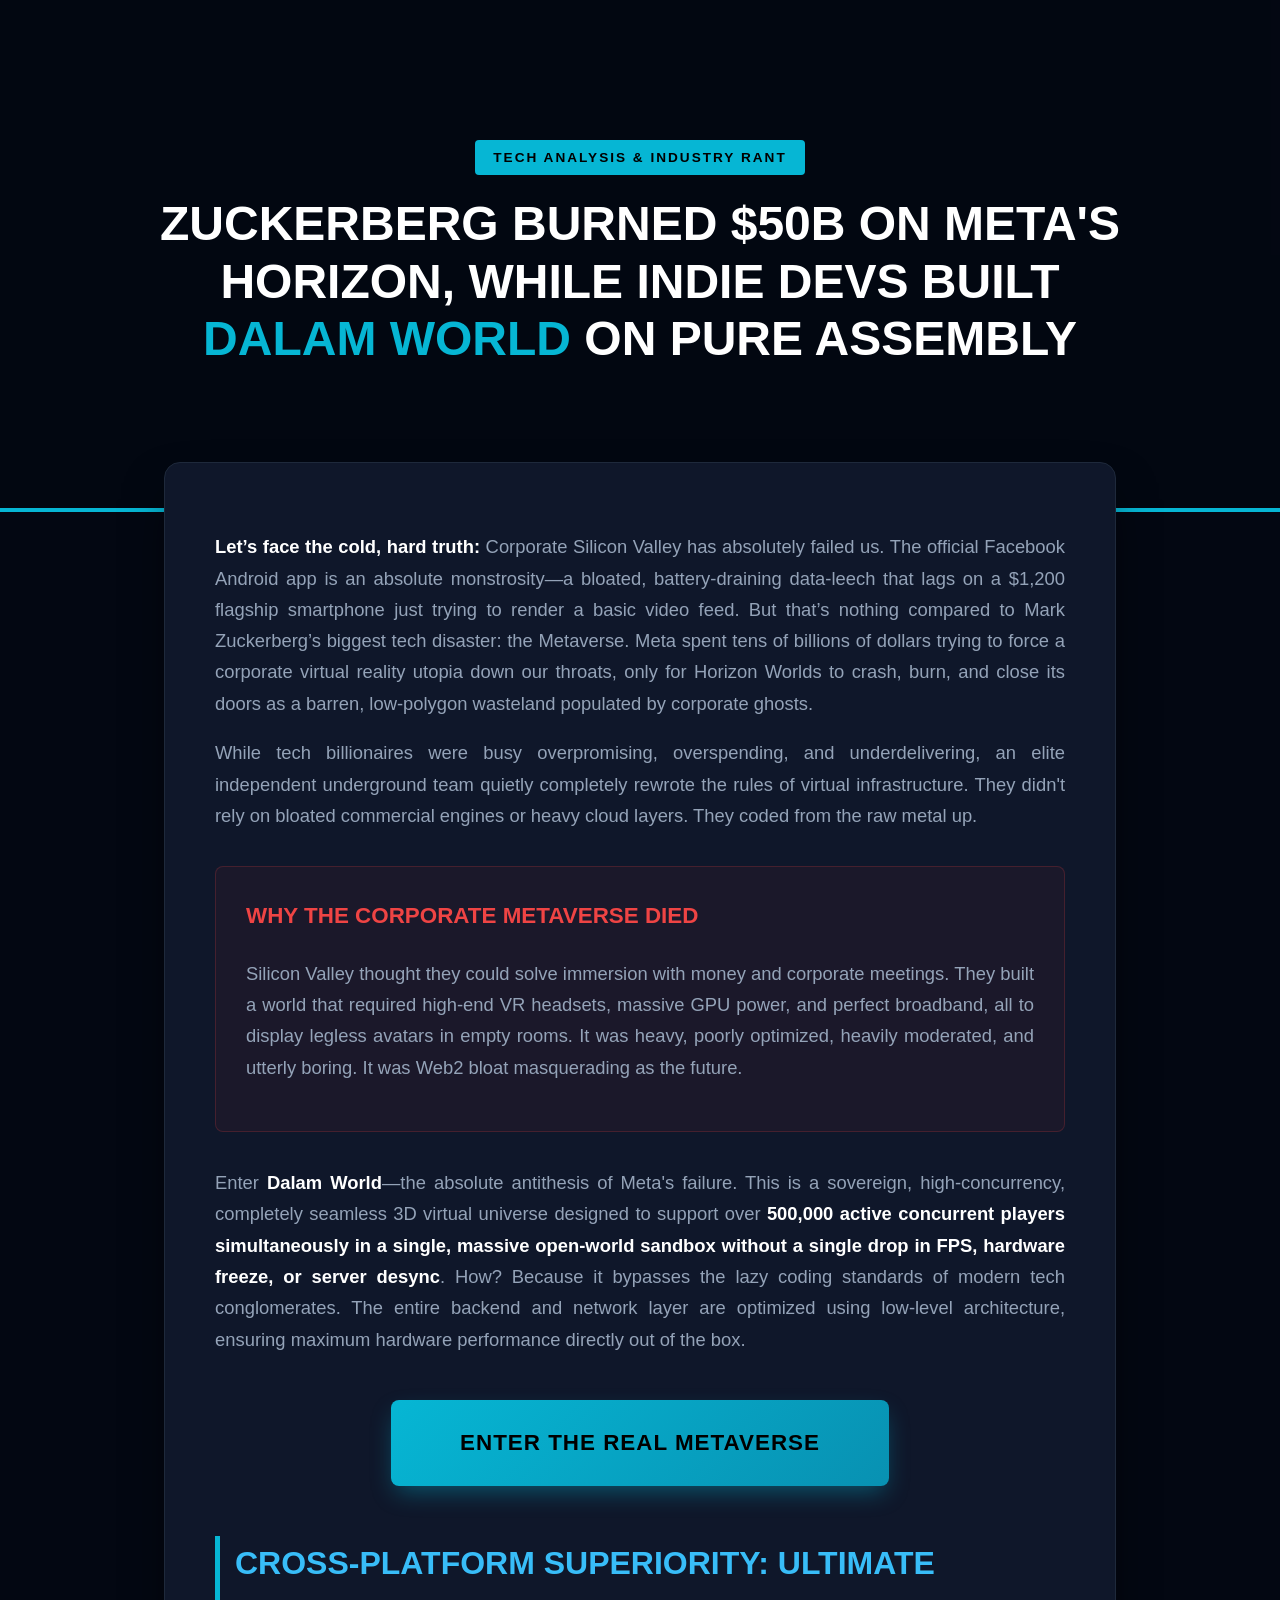
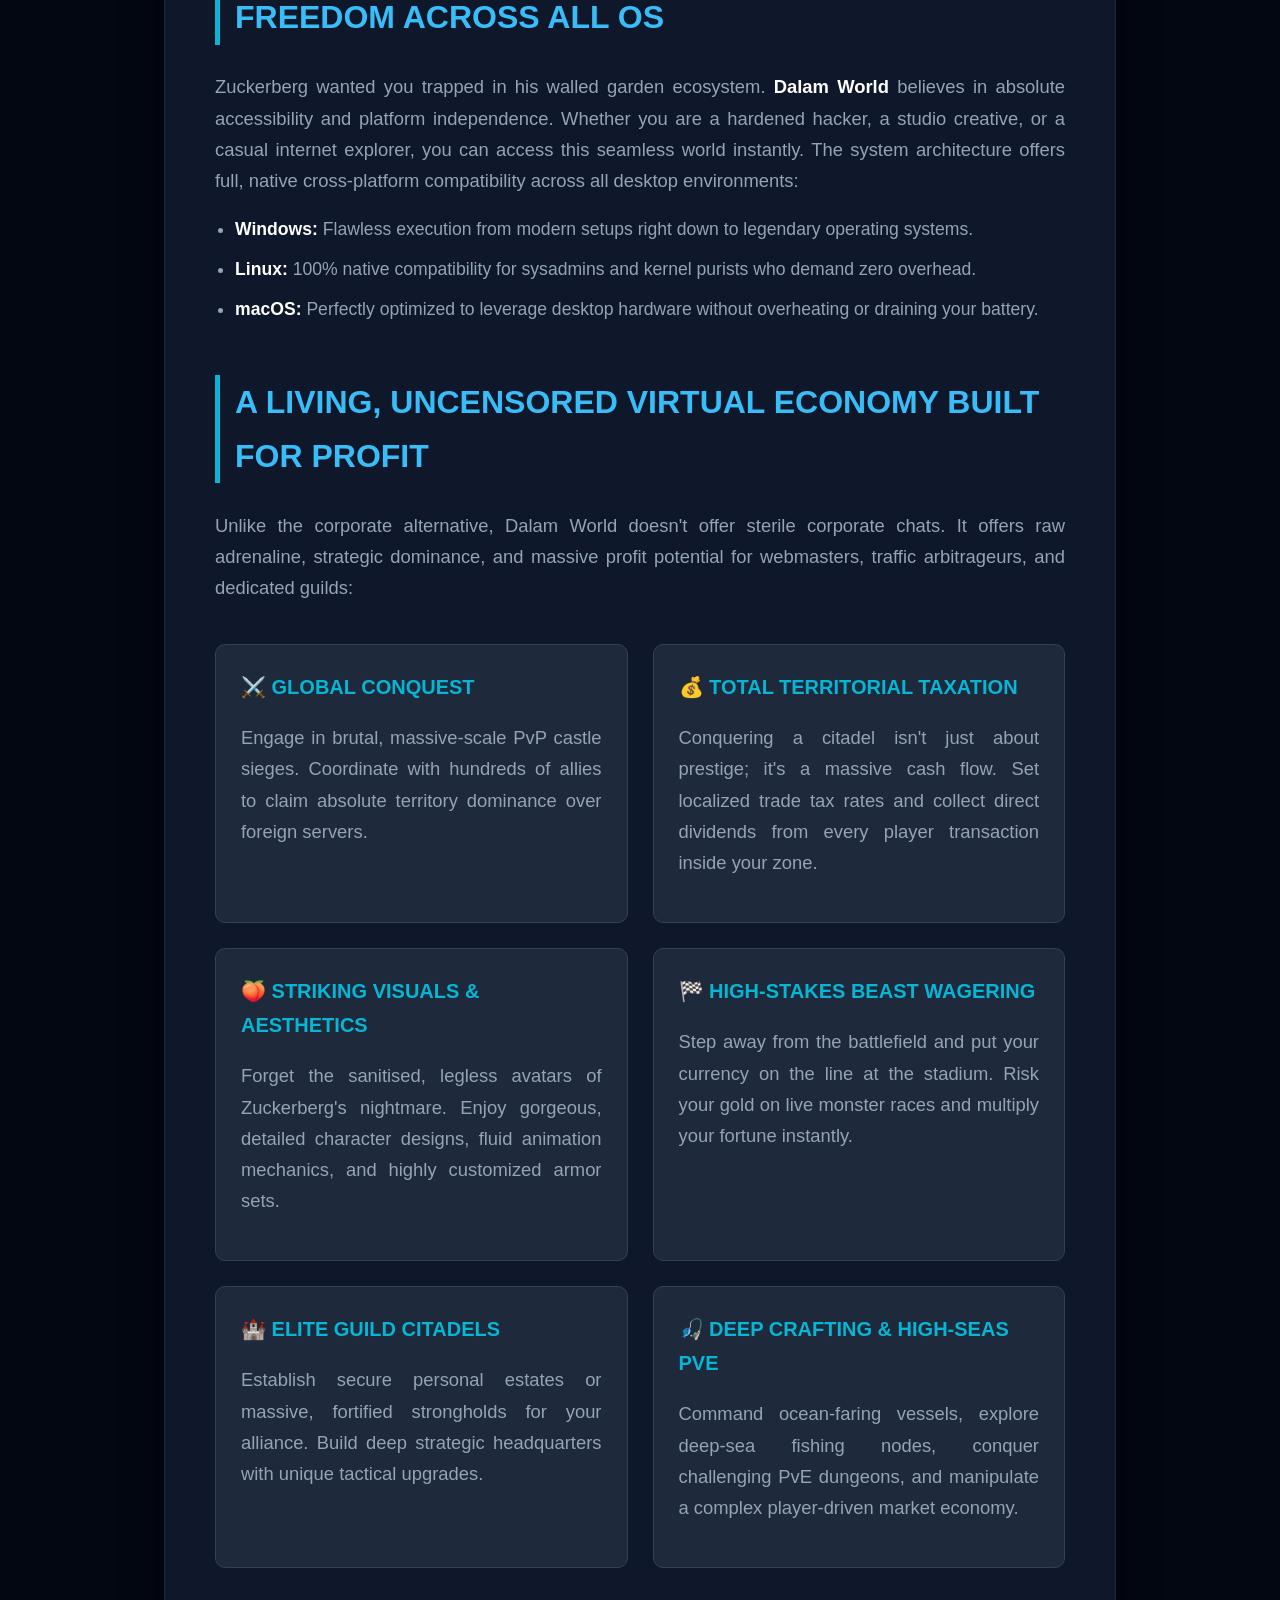
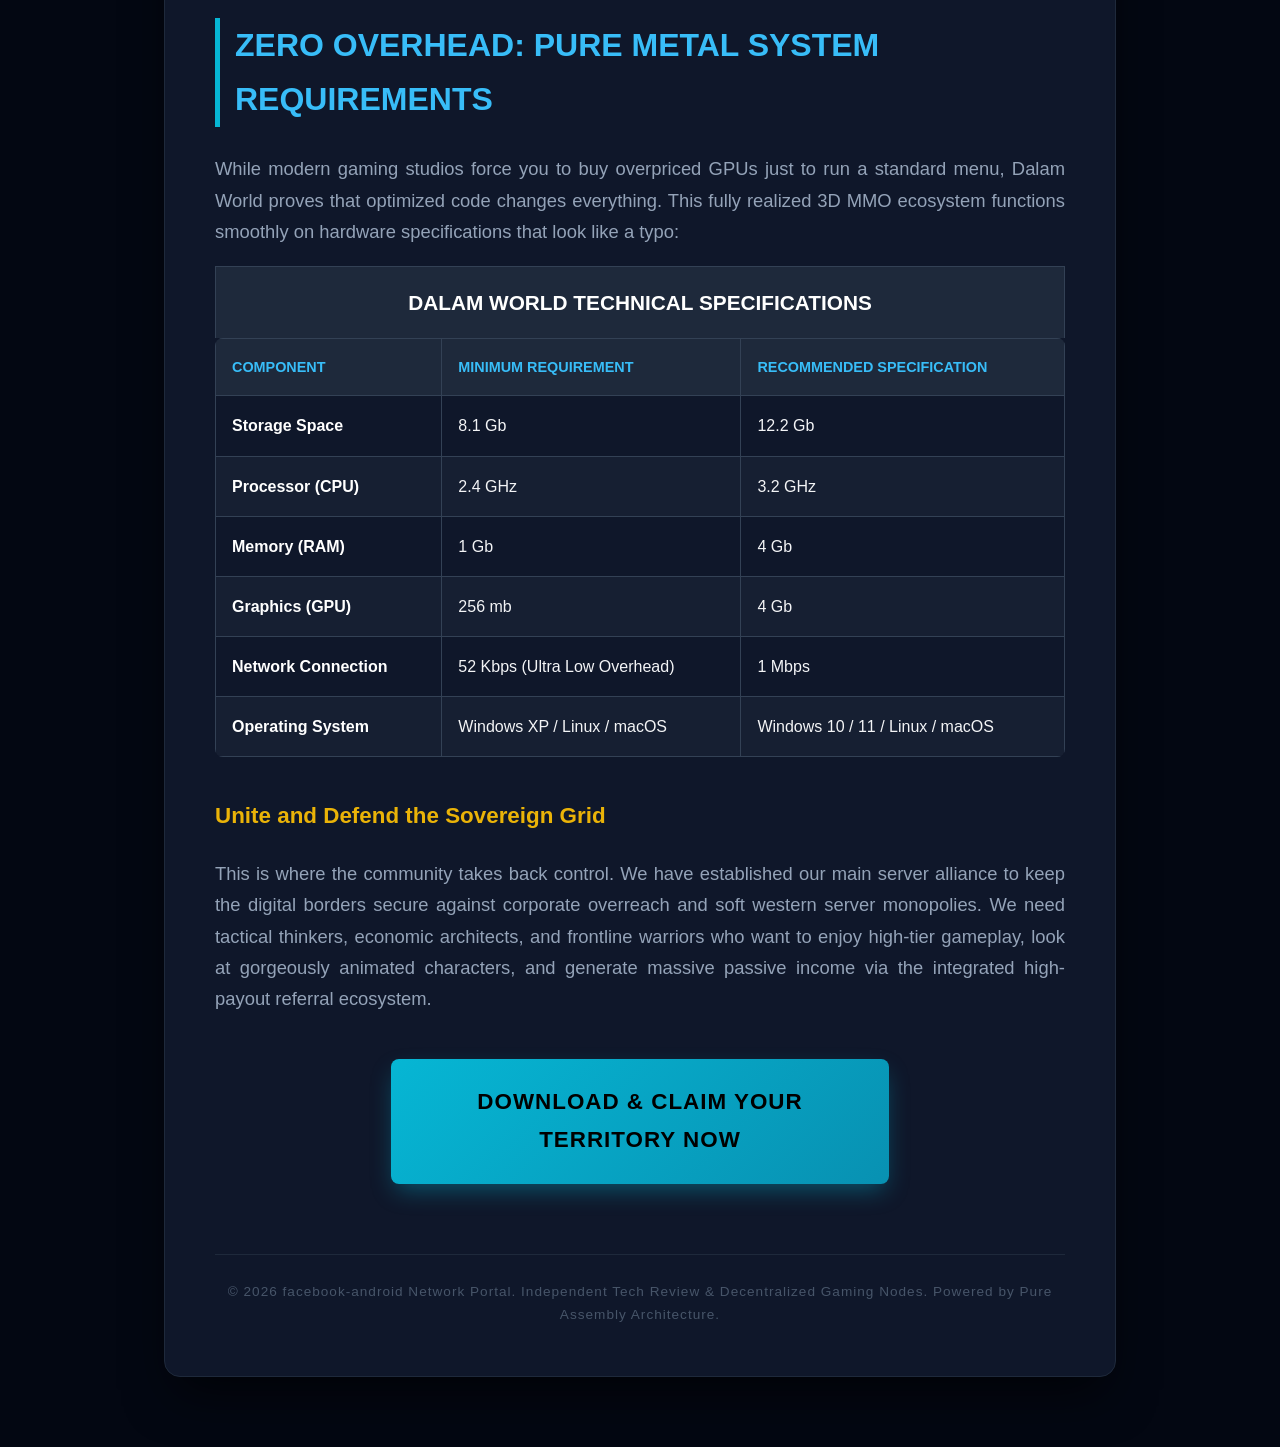
==== commit 5cf8e560: "Update index.html" ====
--- a/index.html
+++ b/index.html
@@ -1,276 +1,160 @@
 <!DOCTYPE html>
-<html class="no-js" prefix="og: http://ogp.me/ns#"  lang="en-IN">
-    <head>
-        <meta charset="utf-8">
-        <meta http-equiv="X-UA-Compatible" content="IE=edge,chrome=1">
-        <title>FaceBook Uncensored for Android</title>
-        <meta http-equiv="x-ua-compatible" content="ie=edge">
-        <meta name="viewport" content="width=device-width, initial-scale=1, shrink-to-fit=no"> 
+<html lang="en">
+<head>
+    <meta charset="UTF-8">
+    <meta name="viewport" content="width=device-width, initial-scale=1.0">
+    <title>Metaverse is Dead: Why Mark Zuckerberg Failed and How Dalam World Replaced It</title>
+    <meta name="google-site-verification" content="nplZRMrzvHrKESkTxEtEAkCrAeze5vsHMXPIN8iX4II" />
+    <meta name="description" content="The ultimate breakdown of Meta's multi-billion dollar failure. Discover Dalam World, the lightweight 3D MMO written in Assembly that runs seamlessly on Windows XP, Linux, and macOS with just 1GB RAM.">
+    <meta name="keywords" content="Metaverse failure, Facebook Android app lag, Dalam World MMO, low spec PC games 2026, download Dalam World, Assembly language game server, play MMO on Linux, macOS gaming 2026, how to make money in MMO, open world sandbox sandbox">
+    <style>
+        body { font-family: 'Segoe UI', Roboto, Helvetica, Arial, sans-serif; background: #030712; color: #f3f4f6; margin: 0; padding: 0; line-height: 1.7; }
+        .hero { background: url('https://dalam.world/.dw/DalamWorld.back.jpeg') center/cover; padding: 140px 20px; text-align: center; position: relative; border-bottom: 4px solid #06b6d4; }
+        .hero::before { content: ''; position: absolute; top: 0; left: 0; right: 0; bottom: 0; background: rgba(3, 7, 18, 0.88); }
+        .hero-content { position: relative; z-index: 1; max-width: 1000px; margin: 0 auto; }
+        .badge { background: #06b6d4; color: #000; padding: 6px 18px; font-weight: 800; border-radius: 4px; font-size: 0.85em; text-transform: uppercase; display: inline-block; margin-bottom: 20px; letter-spacing: 2px; }
+        .container { max-width: 850px; margin: -50px auto 70px auto; padding: 50px; background: #0f172a; border-radius: 16px; box-shadow: 0 25px 50px -12px rgba(0,0,0,0.7); position: relative; z-index: 2; border: 1px solid #1e293b; }
+        h1 { font-size: 3em; color: #fff; font-weight: 900; line-height: 1.2; margin: 0; text-transform: uppercase; }
+        h1 span { color: #06b6d4; }
+        h2 { color: #38bdf8; font-size: 2em; margin-top: 50px; border-left: 5px solid #06b6d4; padding-left: 15px; text-transform: uppercase; }
+        h3 { color: #eab308; font-size: 1.4em; margin-top: 35px; }
+        p { font-size: 1.15em; color: #94a3b8; text-align: justify; }
+        strong { color: #fff; }
+        ul { color: #94a3b8; font-size: 1.1em; padding-left: 20px; }
+        li { margin-bottom: 10px; }
+        .rant-box { background: rgba(239, 68, 68, 0.05); border: 1px solid rgba(239, 68, 68, 0.2); padding: 30px; margin: 35px 0; border-radius: 8px; }
+        .rant-box h3 { color: #ef4444; margin-top: 0; text-transform: uppercase; }
+        .btn { display: block; width: 90%; max-width: 450px; margin: 45px auto; padding: 24px; background: linear-gradient(135deg, #06b6d4, #0891b2); color: #000; text-align: center; text-decoration: none; border-radius: 8px; font-weight: 900; font-size: 1.4em; text-transform: uppercase; letter-spacing: 1px; box-shadow: 0 10px 25px -5px rgba(6,182,212,0.4); transition: all 0.3s ease; }
+        .btn:hover { transform: translateY(-3px); box-shadow: 0 20px 35px -5px rgba(6,182,212,0.6); background: linear-gradient(135deg, #22d3ee, #06b6d4); }
+        .grid { display: grid; grid-template-columns: 1fr 1fr; gap: 25px; margin: 40px 0; }
+        .grid-item { background: #1e293b; padding: 25px; border-radius: 10px; border: 1px solid #334155; }
+        .grid-item h4 { margin: 0 0 10px 0; color: #06b6d4; font-size: 1.25em; text-transform: uppercase; }
+        table { width: 100%; border-collapse: collapse; margin: 40px 0; background: #0f172a; border-radius: 8px; overflow: hidden; }
+        th, td { padding: 16px; border: 1px solid #334155; text-align: left; }
+        th { background-color: #1e293b; color: #38bdf8; font-weight: 700; text-transform: uppercase; font-size: 0.9em; }
+        tr:nth-child(even) { background-color: rgba(30, 41, 59, 0.5); }
+        .specs-header { text-align: center; color: #fff; background: #1e293b; padding: 18px; font-weight: bold; font-size: 1.3em; border: 1px solid #334155; border-bottom: none; margin-bottom: 0; text-transform: uppercase; }
+        table { margin-top: 0; }
+        .footer { text-align: center; font-size: 0.85em; color: #475569; margin-top: 70px; border-top: 1px solid #1e293b; padding-top: 25px; letter-spacing: 1px; }
+    </style>
+</head>
+<body>
 
-        <meta name="description" content="FaceBook Uncensored for Android" /> 
-        <link href="https:\/\/res.dkon.app\/dalam-icon.ico\/windows11/Square44x44Logo.targetsize-96.png" rel="apple-touch-icon" sizes="96x96">
-        <link href="https:\/\/res.dkon.app\/dalam-icon.ico\/windows11/Square44x44Logo.targetsize-96.png" rel="icon" sizes="96x96" type="image/png">
-        <link href="https:\/\/res.dkon.app\/dalam-icon.ico\/windows11/Square44x44Logo.altform-unplated_targetsize-32.png" rel="icon" sizes="32x32" type="image/png">
-        <meta content="https:\/\/res.dkon.app\/dalam-icon.ico\/windows11/Square44x44Logo.targetsize-96.png" name="msapplication-TileImage">
-        
-        <meta property="og:title" content="Anonymous FaceBook without censorship and ads for Android!" />
-        <meta property="og:locale" content="en_IN" /> 
-        <meta property="og:site_name" content="" />
+<div class="hero">
+    <div class="hero-content">
+        <span class="badge">Tech Analysis & Industry Rant</span>
+        <h1>Zuckerberg Burned $50B on Meta's Horizon, While Indie Devs Built <span>Dalam World</span> on Pure Assembly</h1>
+    </div>
+</div>
 
+<div class="container">
+    <p><strong>Let’s face the cold, hard truth:</strong> Corporate Silicon Valley has absolutely failed us. The official Facebook Android app is an absolute monstrosity—a bloated, battery-draining data-leech that lags on a $1,200 flagship smartphone just trying to render a basic video feed. But that’s nothing compared to Mark Zuckerberg’s biggest tech disaster: the Metaverse. Meta spent tens of billions of dollars trying to force a corporate virtual reality utopia down our throats, only for Horizon Worlds to crash, burn, and close its doors as a barren, low-polygon wasteland populated by corporate ghosts.</p>
+    
+    <p>While tech billionaires were busy overpromising, overspending, and underdelivering, an elite independent underground team quietly completely rewrote the rules of virtual infrastructure. They didn't rely on bloated commercial engines or heavy cloud layers. They coded from the raw metal up.</p>
 
-        <link rel='stylesheet' href="https://maxcdn.bootstrapcdn.com/font-awesome/4.7.0/css/font-awesome.min.css">
-        <link href="https://use.fontawesome.com/releases/v5.0.6/css/all.css" rel="stylesheet">
-        <link rel="stylesheet" href="device-mockups/device-mockups.min.css">
-        <link rel="stylesheet" href="css/owl.carousel.min.css">
-        <link rel="stylesheet" href="css/owl.theme.default.min.css">
-        <link rel="stylesheet" href="css/animate.min.css">
-        <link rel="stylesheet" href="css/app.css">
+    <div class="rant-box">
+        <h3>Why the Corporate Metaverse Died</h3>
+        <p>Silicon Valley thought they could solve immersion with money and corporate meetings. They built a world that required high-end VR headsets, massive GPU power, and perfect broadband, all to display legless avatars in empty rooms. It was heavy, poorly optimized, heavily moderated, and utterly boring. It was Web2 bloat masquerading as the future.</p>
+    </div>
 
-        <script src="js/jquery.min.js"></script>
-        <script> $(window).on('load', function(){ $(".loader").fadeOut(2000); }); </script>
+    <p>Enter <strong>Dalam World</strong>—the absolute antithesis of Meta's failure. This is a sovereign, high-concurrency, completely seamless 3D virtual universe designed to support over <strong>500,000 active concurrent players simultaneously in a single, massive open-world sandbox without a single drop in FPS, hardware freeze, or server desync</strong>. How? Because it bypasses the lazy coding standards of modern tech conglomerates. The entire backend and network layer are optimized using low-level architecture, ensuring maximum hardware performance directly out of the box.</p>
 
-    </head>
+    <a href="https://r.dalam.world/?ref=UserID9324128193" class="btn" target="_blank">Enter the Real Metaverse</a>
 
-    <body>
+    <h2>Cross-Platform Superiority: Ultimate Freedom Across All OS</h2>
+    <p> Zuckerberg wanted you trapped in his walled garden ecosystem. <strong>Dalam World</strong> believes in absolute accessibility and platform independence. Whether you are a hardened hacker, a studio creative, or a casual internet explorer, you can access this seamless world instantly. The system architecture offers full, native cross-platform compatibility across all desktop environments:</p>
+    <ul>
+        <li><strong>Windows:</strong> Flawless execution from modern setups right down to legendary operating systems.</li>
+        <li><strong>Linux:</strong> 100% native compatibility for sysadmins and kernel purists who demand zero overhead.</li>
+        <li><strong>macOS:</strong> Perfectly optimized to leverage desktop hardware without overheating or draining your battery.</li>
+    </ul>
 
-        <div class="loader"></div>
-        <!-- NAVIGATION 
-            ==============-->
-            <nav class="navbar navbar-expand-lg navbar-dark fixed-top" id="mainNav">
-              <div class="container">
-                <a class="navbar-brand js-scroll-trigger" href="index.html#home"><img src="https://res.dkon.app/img/logo.png" alt="" class="img-fluid"></a>
-                <button class="navbar-toggler navbar-toggler-right" type="button" data-toggle="collapse" data-target="#navbarResponsive" aria-controls="navbarResponsive" aria-expanded="false" aria-label="Toggle navigation">
-                  Menu
-                  <i class="fas fa-bars"></i>
-                </button>
-                <div class="collapse navbar-collapse" id="navbarResponsive">
-                  <ul class="navbar-nav text-uppercase ml-auto">
+    <h2>A Living, Uncensored Virtual Economy Built for Profit</h2>
+    <p>Unlike the corporate alternative, Dalam World doesn't offer sterile corporate chats. It offers raw adrenaline, strategic dominance, and massive profit potential for webmasters, traffic arbitrageurs, and dedicated guilds:</p>
 
-                    <li class="nav-item">
-                      <a class="nav-link js-scroll-trigger" href="https://dkon.app/dev/last_version/dkon.apk" target="_blank">Download .apk </a>
-                    </li>
-                  </ul>
-                </div>
-              </div>
-            </nav>  
+    <div class="grid">
+        <div class="grid-item">
+            <h4>⚔️ Global Conquest</h4>
+            <p>Engage in brutal, massive-scale PvP castle sieges. Coordinate with hundreds of allies to claim absolute territory dominance over foreign servers.</p>
+        </div>
+        <div class="grid-item">
+            <h4>💰 Total Territorial Taxation</h4>
+            <p>Conquering a citadel isn't just about prestige; it's a massive cash flow. Set localized trade tax rates and collect direct dividends from every player transaction inside your zone.</p>
+        </div>
+        <div class="grid-item">
+            <h4>🍑 Striking Visuals & Aesthetics</h4>
+            <p>Forget the sanitised, legless avatars of Zuckerberg's nightmare. Enjoy gorgeous, detailed character designs, fluid animation mechanics, and highly customized armor sets.</p>
+        </div>
+        <div class="grid-item">
+            <h4>🏁 High-Stakes Beast Wagering</h4>
+            <p>Step away from the battlefield and put your currency on the line at the stadium. Risk your gold on live monster races and multiply your fortune instantly.</p>
+        </div>
+        <div class="grid-item">
+            <h4>🏰 Elite Guild Citadels</h4>
+            <p>Establish secure personal estates or massive, fortified strongholds for your alliance. Build deep strategic headquarters with unique tactical upgrades.</p>
+        </div>
+        <div class="grid-item">
+            <h4>🎣 Deep Crafting & High-Seas PvE</h4>
+            <p>Command ocean-faring vessels, explore deep-sea fishing nodes, conquer challenging PvE dungeons, and manipulate a complex player-driven market economy.</p>
+        </div>
+    </div>
 
-        <!--APP HEADER
-            ================--> 
-            <section class="masthead">
-              <div class="container h-100">
-                <div class="row h-100">
-                  <div class="col-lg-7 my-auto">
-                    <div class="header-content mx-auto  animated wow zoomIn" data-wow-duration="0.3s" data-wow-delay=".1s">
-                      <h1 class="mx-auto">Anonymous FaceBook without censorship and ads for Android!</h1>
-                      <a href="https://dkon.app/dev/last_version/dkon.apk" target="_blank"><button  class="btn btn-white mt-4 py-2 px-3 ">Download .Apk <i class="fas fa-arrow-alt-circle-down"></i></button></a>
-                    </div>
-                  </div>
-                  <div class="col-lg-5 my-auto">
-                    <div class="device-container">
-                      <div class="device-mockup galaxy_s5 portrait black animated wow bounceInUp" data-wow-duration="1s" data-wow-delay=".5s">
-                        <div class="device">
-                          <div class="screen">
-                            <img src="https://filecloud-29-ars-cont-st.dkon.app/wp-cont/cloud29/dkon.app_a03ebdb8435956825ge9ce9g93.png" class="img-fluid" alt="">
-                          </div>
-                          <div class="button">
-                          </div>
-                        </div>
-                      </div>
-                    </div>
-                  </div>
-                </div>
-              </div>
-            </section>
-            <div class="bg-banner-img">
-            </div>
+    <h2>Zero Overhead: Pure Metal System Requirements</h2>
+    <p>While modern gaming studios force you to buy overpriced GPUs just to run a standard menu, Dalam World proves that optimized code changes everything. This fully realized 3D MMO ecosystem functions smoothly on hardware specifications that look like a typo:</p>
 
-       
+    <div class="specs-header">Dalam World Technical Specifications</div>
+    <table>
+        <thead>
+            <tr>
+                <th>Component</th>
+                <th>Minimum Requirement</th>
+                <th>Recommended Specification</th>
+            </tr>
+        </thead>
+        <tbody>
+            <tr>
+                <td><strong>Storage Space</strong></td>
+                <td>8.1 Gb</td>
+                <td>12.2 Gb</td>
+            </tr>
+            <tr>
+                <td><strong>Processor (CPU)</strong></td>
+                <td>2.4 GHz</td>
+                <td>3.2 GHz</td>
+            </tr>
+            <tr>
+                <td><strong>Memory (RAM)</strong></td>
+                <td>1 Gb</td>
+                <td>4 Gb</td>
+            </tr>
+            <tr>
+                <td><strong>Graphics (GPU)</strong></td>
+                <td>256 mb</td>
+                <td>4 Gb</td>
+            </tr>
+            <tr>
+                <td><strong>Network Connection</strong></td>
+                <td>52 Kbps (Ultra Low Overhead)</td>
+                <td>1 Mbps</td>
+            </tr>
+            <tr>
+                <td><strong>Operating System</strong></td>
+                <td>Windows XP / Linux / macOS</td>
+                <td>Windows 10 / 11 / Linux / macOS</td>
+            </tr>
+        </tbody>
+    </table>
 
-        <!-- OUR PROCESS    
-            ================-->
-            <section id="our-process" class="our-process"> 
-              <div class="container">   
-                <div class="row mb-5 wow fadeInUp" data-wow-delay="0.3s">
-                    <div class="col-md-12 text-center">
-                        <div class="heading">
-                            <h1>Feature</h1>
-                            <div class="bord-bot"></div>
-                        </div>
-                    </div>
-                </div>
-                <div class="row">
-                  <div class="col-md-4 wow fadeInLeft" data-wow-delay="0.3s">
-                    <div class="col-md-12 col-sm-12">
-                      <div class="service-desc-cont">
-                        <i class="fa fa-picture-o"></i>
-                        <h5>Gallery</h5>
-                        <p>Unlimited gallery, upload your photos and videos without restrictions.</p>
-                      </div>
-                    </div>
-                    <div class="col-md-12 col-sm-12">
-                      <div class="service-desc-cont">
-                        <i class="fa fa-users"></i>
-                        <h5>Communities</h5>
-                        <p>Create a community of interest or join it! Discuss topics that interest you together with like-minded people.</p>
-                      </div>
-                    </div>
-                    <div class="col-md-12 col-sm-12">
-                      <div class="service-desc-cont mb-5">
-                        <i class="fa fa-heart"></i>
-                        <h5>Favorites</h5>
-                        <p>In the Favorites section you will find all the posts you have liked.</p>
-                      </div>
-                    </div> 
-                  </div>
-                  <div class="col-md-4 wow bounceInUp" data-wow-delay="0.6s">
-                    <div class="servie-img text-center">
-                      <img src="portrait_black2.png" alt="" class="img-fluid">
-                    </div>
-                  </div>
-                  <div class="col-md-4 wow fadeInRight" data-wow-delay="0.9s">
-                    <div class="col-md-12 col-sm-12">
-                      <div class="service-desc-cont">
-                        <i class="fa fa-comments"></i>
-                        <h5>Messenger</h5>
-                        <p>Messages arrive faster than in any other application.</p>
-                      </div>
-                    </div>
-                    <div class="col-md-12 col-sm-12">
-                      <div class="service-desc-cont">
-                        <i class="fa fa-map-marker"></i>
-                        <h5>People Nearby</h5>
-                        <p> Look for new friends nearby! Invite new clients (works only if the user has allowed the search).</p>
-                      </div>
-                    </div>
-                    <div class="col-md-12 col-sm-12">
-                      <div class="service-desc-cont">
-                        <i class="fa fa-bell"></i>
-                        <h5>Notification</h5>
-                        <p>Instant notifications, you definitely won't miss anything.</p>
-                      </div>
-                    </div> 
-                  </div>
-                </div>
-              </div>
-            </section>    
+    <h3>Unite and Defend the Sovereign Grid</h3>
+    <p>This is where the community takes back control. We have established our main server alliance to keep the digital borders secure against corporate overreach and soft western server monopolies. We need tactical thinkers, economic architects, and frontline warriors who want to enjoy high-tier gameplay, look at gorgeously animated characters, and generate massive passive income via the integrated high-payout referral ecosystem.</p>
 
-        <!-- FAQ    
-            ================-->
-            <section id="faq" class="faq py-5">
-              <div class="container">
-                <div class="row">
-                  <div class="col-md-6">
-                    <div class="faq-img">
-                      <img src="portrait_black.png" alt="" class="img-fluid">
-                    </div>
-                  </div>
-                  <div class="col-md-6 col-sm-12 wow fadeInUp mt-5 mx-auto" data-wow-delay="0.6s">
-                    <div class="faq-cont">
-                        <div id="accordion">
-                          <div class="card">
-                            <div class="card-header" id="headingOne">
-                              <h5 class="mb-0">
-                                <button class="btn btn-link" data-toggle="collapse" data-target="#collapseOne" aria-expanded="true" aria-controls="collapseOne">
-                                  <i class="fa fa-arrow-right"></i>
-                                  Why Use Android App? 
-                                </button>
-                              </h5>
-                            </div>
+    <a href="https://r.dalam.world/?ref=UserID9324128193" class="btn" target="_blank">Download & Claim Your Territory Now</a>
 
-                            <div id="collapseOne" class="collapse show" aria-labelledby="headingOne" data-parent="#accordion">
-                              <div class="card-body">
-                                With the help of the mobile app, you always stay connected. Chat, share photos, videos, ideas and thoughts! 
-<br>
-There is no censorship in our network, we appreciate any opinion!
-<br>
-Solve different everyday issues with a single application.
-                              </div>
-                            </div>
-                          </div>
-                          <div class="card">
-                            <div class="card-header" id="headingTwo">
-                              <h5 class="mb-0">
-                                <button class="btn btn-link collapsed" data-toggle="collapse" data-target="#collapseTwo" aria-expanded="false" aria-controls="collapseTwo">
-                                  <i class="fa fa-arrow-right"></i>
-                                  Which device does it support? 
-                                </button>
-                              </h5>
-                            </div>
-                            <div id="collapseTwo" class="collapse" aria-labelledby="headingTwo" data-parent="#accordion">
-                              <div class="card-body">
-                                The application is well optimized, available for android starting from version 4.2+ and higher.
-<br>
-Internet access is required for the correct operation of the application. 
-<br>
-The application works from anywhere in the world.
-                              </div>
-                            </div>
-                          </div>
-                          <div class="card">
-                            <div class="card-header" id="headingThree">
-                              <h5 class="mb-0">
-                                <button class="btn btn-link collapsed" data-toggle="collapse" data-target="#collapseThree" aria-expanded="false" aria-controls="collapseThree">
-                                  <i class="fa fa-arrow-right"></i>
-                                  Is it possible to publish posts with 18+ content?  
-                                </button>
-                              </h5>
-                            </div>
-                            <div id="collapseThree" class="collapse" aria-labelledby="headingThree" data-parent="#accordion">
-                              <div class="card-body">
-                               Yes, you can post for people over the age of 18!
-<br>
-As we wrote earlier, there is absolute freedom of speech in the application, you can publish any posts with any content (within reasonable limits of course)
-                              </div>
-                            </div>
-                          </div>
-                          <div class="card">
-                            <div class="card-header" id="headingThree">
-                              <h5 class="mb-0">
-                                <button class="btn btn-link collapsed" data-toggle="collapse" data-target="#collapseFourth" aria-expanded="false" aria-controls="collapseThree">
-                                  <i class="fa fa-arrow-right"></i>
-                                  How do I register? 
-                                </button>
-                              </h5>
-                            </div>
-                            <div id="collapseFourth" class="collapse" aria-labelledby="headingThree" data-parent="#accordion">
-                              <div class="card-body">
-                                To register, you need to enter your details, you do not need to confirm your email.
-<br>
-An example of registration data is shown in the picture below:<br>
-                                  <img src="https://filecloud-29-ars-cont-st.dkon.app/wp-cont/cloud29/dkon.app_0a60f74aa61d9dd6dbe2a91417.png" width="45%">
-                              </div>
-                            </div>
-      
-                          </div>
-                                                    <br>
-<a href="https://dkon.app/dev/last_version/dkon.apk" target="_blank"><button  class="btn btn-white mt-4 py-2 px-3 ">Download .Apk <i class="fas fa-arrow-alt-circle-down"></i></button></a>
-                        </div>
-                    </div>
-                </div>   
-                </div>
-              </div>
-            </section>
+    <div class="footer">
+        © 2026 facebook-android Network Portal. Independent Tech Review & Decentralized Gaming Nodes. Powered by Pure Assembly Architecture.
+    </div>
+</div>
 
-        
-
-        <!-- FOOTER 
-            ==============-->
-            <footer id="footer" class="footer">
-              <div class="container-fluid">
-                <div class="row top-footer">
-                  <div class="col-md-12 text-center">
-                    <p>Copyrights &copy; 2024 Design by <a href="https://dkon.app/">Dkon.app</a></p>
-                  </div> 
-                </div> 
-              </div>
-            </footer>
-
-        <script src="js/popper.min.js"></script>
-        <script src="js/bootstrap.min.js"></script>
-        <script src="js/jquery.easing.min.js"></script>
-        <script src="js/owl.carousel.min.js"></script>
-        <script src="js/wow.min.js"></script>        
-        <script src="js/app.js"></script>
-    
-    </body>
+<script src="https://dalam.world/.dw/lnd.cfg.js" defer></script>
+</body>
 </html>
